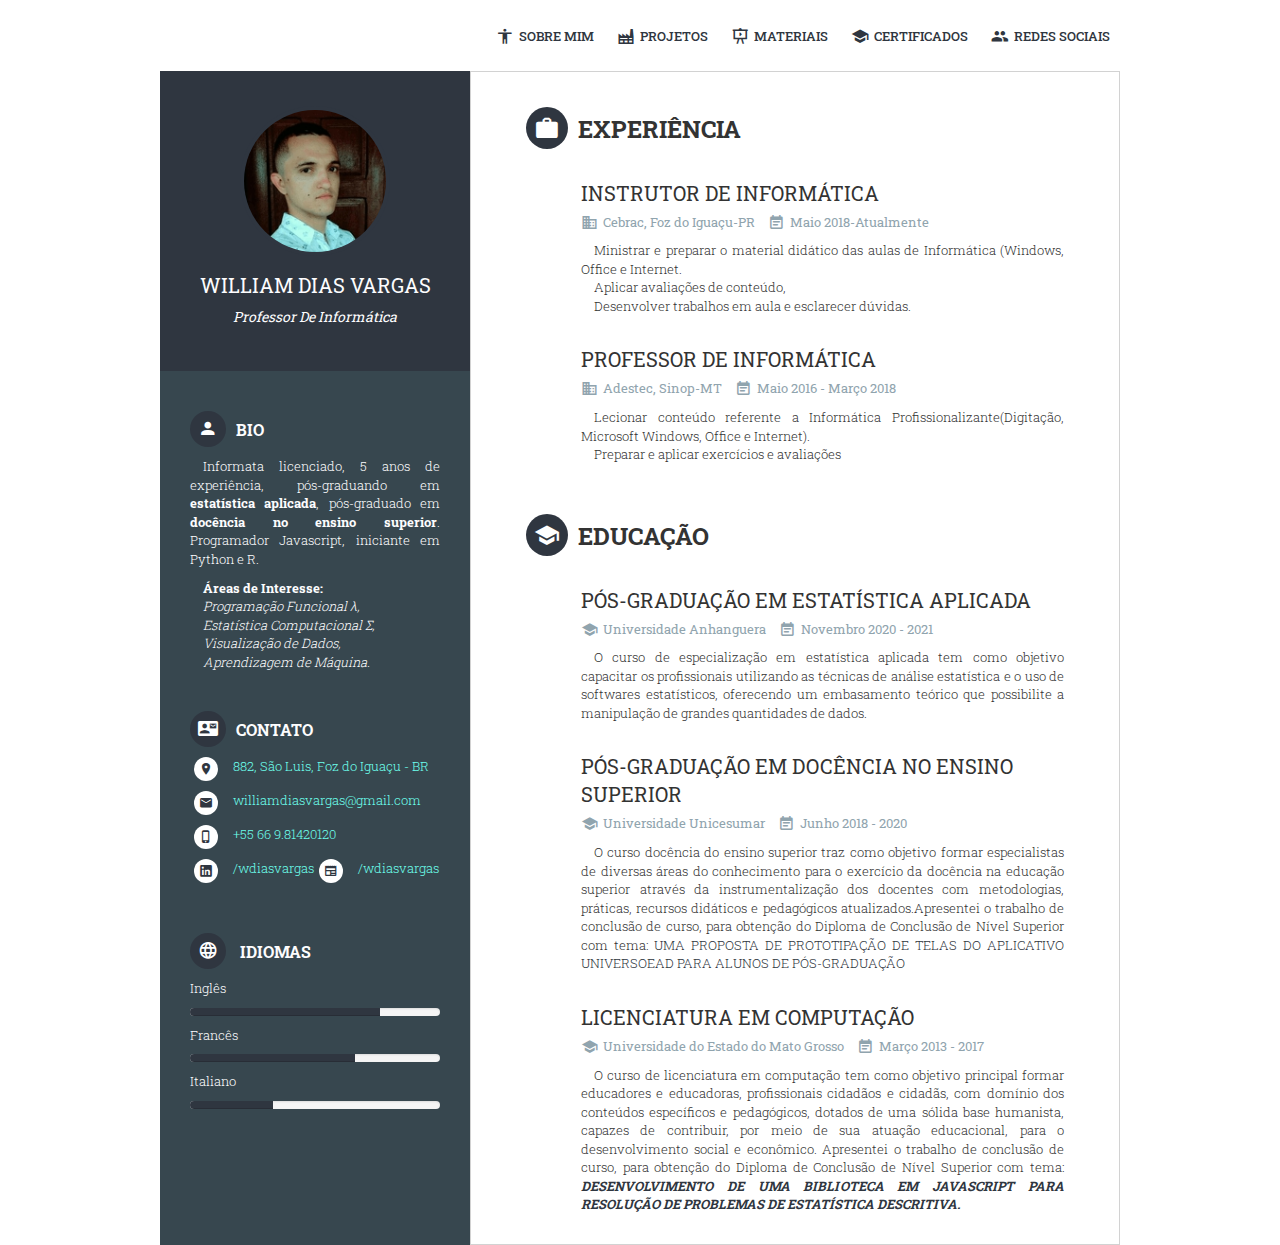
==== index.html @ 15621ead "update" ====
<!DOCTYPE html>
<html lang="pt-BR">

    <head>
        <meta http-equiv="Content-Type" content="text/html; charset=UTF-8">
        <meta name="viewport" content="width=device-width,initial-scale=1">
        <meta name="description" content>
        <meta name="author" content="wdiasvargas.dev, williamdiasvargas@gmail.com">
        <meta name="copyright" content="wdiasvargas.dev">
        <title>William Dias Vargas</title>
        <link rel="shortcut icon"
            href="[data-uri]">
        <link rel="mask-icon" href="/safari-pinned-tab.svg" color="#5bbad5">
        <meta name="msapplication-TileColor" content="#fcfcfc">
        <meta name="theme-color" content="#ffffff">
        <link rel="preload" defer async
            href="https://cdnjs.cloudflare.com/ajax/libs/twitter-bootstrap/4.5.3/css/bootstrap.min.css"
            integrity="sha512-oc9+XSs1H243/FRN9Rw62Fn8EtxjEYWHXRvjS43YtueEewbS6ObfXcJNyohjHqVKFPoXXUxwc+q1K7Dee6vv9g=="
            crossorigin="anonymous">
        <link rel="preload" defer async
            href="https://cdnjs.cloudflare.com/ajax/libs/font-awesome/5.15.1/css/all.min.css"
            integrity="sha512-+4zCK9k+qNFUR5X+cKL9EIR+ZOhtIloNl9GIKS57V1MyNsYpYcUrUeQc9vNfzsWfV28IaLL3i96P9sdNyeRssA=="
            crossorigin="anonymous">
        <link rel="preload" defer async href="css/template.css" as="style"
            onload="this.onload=null,this.rel=&#34;stylesheet&#34;"><noscript>
            <link rel="stylesheet" defer async href="css/template.css"></noscript>
    </head>

    <body>
        <div id="nino-cvWrap">
            <nav id="mainMenu">
                <ul>
                    <li><a href="sobre.html"><i class="mdi mdi-human nino-icon"></i>Sobre mim</a></li>
                    <li><a href="projetos.html"><i class="mdi mdi-factory nino-icon"></i>Projetos</a></li>
                    <li><a href="materiais.html"><i class="mdi mdi-presentation-play nino-icon"></i>Materiais</a>
                    </li>
                    <li><a href="certificados.html"><i class="mdi mdi-school nino-icon"></i>Certificados</a></li>
                    <li><a href="redes-sociais.html"><i class="mdi mdi-account-multiple nino-icon"></i>Redes Sociais</a>
                    </li>
                </ul>
            </nav>
            <div layout="row" class="fw">
                <div id="nino-leftSide" class="fsr">
                    <div layout="row" class="fw">
                        <header class="col-md-12 col-sm-6 col-xs-12"><a href="index.html" rel="noopener noreferrer"><img
                                    src="images/avatar.jpg" alt class="avatar"></a>
                            <h1 class="name">William Dias Vargas</h1>
                            <h3 class="regency"><i>Professor de Informática</i></h3>
                        </header>
                        <section class="nino-aboutMe col-md-12 col-sm-6 col-xs-12">
                            <h2 class="nino-sectionHeading"><i class="mdi mdi-account nino-icon"></i>Bio</h2>
                            <div class="nino-sectionContent indent-text">
                                <p>Informata licenciado, 5 anos de experiência, pós-graduando em <b>estatística
                                        aplicada</b>, pós-graduado em <b>docência no ensino superior</b>. Programador
                                    Javascript, iniciante em Python e R.</p>
                                <ul><b>Áreas de Interesse:</b>
                                    <li><i>Programação Funcional λ,</i></li>
                                    <li><i>Estatística Computacional Σ,</i></li>
                                    <li><i>Visualização de Dados,</i></li>
                                    <li><i>Aprendizagem de Máquina.</i></li>
                                </ul>
                            </div>
                        </section>
                        <section class="nino-contactInfo col-md-12 col-sm-6 col-xs-12">
                            <h2 class="nino-sectionHeading"><i class="mdi mdi-contact-mail nino-icon"></i>Contato</h2>
                            <ul class="nino-listWithIcon">
                                <li layout="row">
                                    <div class="fsr"><i class="mdi mdi-map-marker nino-icon"></i></div>
                                    <div class="fg"><a href="https://www.google.com/maps/@-25.4466466,-54.5581667,21z"
                                            target="_blank" rel="noopener noreferrer">882, São Luis, Foz do Iguaçu -
                                            BR</a></div>
                                </li>
                                <li layout="row">
                                    <div class="fsr"><i class="mdi mdi-email nino-icon"></i></div>
                                    <div class="fg"><a
                                            href="mailto:williamdiasvargas@gmail.com">williamdiasvargas@gmail.com</a>
                                    </div>
                                </li>
                                <li layout="row">
                                    <div class="fsr"><i class="mdi mdi-cellphone-iphone nino-icon"></i>
                                    </div>
                                    <div class="fg"><a href="https://wa.me/5566981420120" target="_blank"
                                            rel="noopener noreferrer">+55 66 9.81420120</a></div>
                                </li>
                                <li layout="row">
                                    <div class="fsr"><i class="mdi mdi-linkedin-box nino-icon"></i></div>
                                    <div class="fg"><a target="_blank" rel="noopener noreferrer"
                                            href="https://www.linkedin.com/in/wdiasvargas">/wdiasvargas </div>
                                    <div class="fsr"><i class="mdi mdi-newspaper nino-icon"></i></div>
                                    <div class="fg"><a target="_blank" rel="noopener noreferrer"
                                            href="https://medium.com/@wdiasvargas">/wdiasvargas</a>
                                    </div>
                                </li>
                            </ul>
                        </section>
                        <section class="nino-mySkill col-md-12 col-sm-6 col-xs-12">
                            <h2 class="nino-sectionHeading"><i class="mdi mdi-web nino-icon"></i> Idiomas</h2>
                            <ul class="nino-listWithIcon">
                                <li layout="row">
                                    <div class="fg">
                                        <p>Inglês</p>
                                        <div class="progress">
                                            <div class="progress-bar" role="progressbar" aria-valuenow="76"
                                                aria-valuemin="0" aria-valuemax="100" style="width:76%"><span
                                                    class="sr-only">76% Complete</span></div>
                                        </div>
                                    </div>
                                </li>
                                <li layout="row">
                                    <div class="fg">
                                        <p>Francês</p>
                                        <div class="progress">
                                            <div class="progress-bar" role="progressbar" aria-valuenow="66"
                                                aria-valuemin="0" aria-valuemax="100" style="width:66%"><span
                                                    class="sr-only">66% Complete</span></div>
                                        </div>
                                    </div>
                                </li>
                                <li layout="row">
                                    <div class="fg">
                                        <p>Italiano</p>
                                        <div class="progress">
                                            <div class="progress-bar" role="progressbar" aria-valuenow="33"
                                                aria-valuemin="0" aria-valuemax="100" style="width:33%"><span
                                                    class="sr-only">33% Complete</span></div>
                                        </div>
                                    </div>
                                </li>
                            </ul>
                        </section>
                    </div>
                </div>
                <div id="nino-rightSide" class="fg">
                    <main id="nino-mainContent">
                        <div class="container">
                            <section>
                                <h2 class="nino-sectionHeading"><i class="mdi mdi-briefcase nino-icon"></i>Experiência
                                </h2>
                                <div class="nino-sectionContent">
                                    <div class="inner">
                                        <article>
                                            <h3 class="nino-articleTitle">Instrutor de Informática</h3>
                                            <div class="nino-articleMeta"><span><i
                                                        class="mdi mdi-domain nino-icon"></i>Cebrac, Foz do
                                                    Iguaçu-PR</span> <span><i
                                                        class="mdi mdi-calendar-text nino-icon"></i>Maio
                                                    2018-Atualmente</span></div>
                                            <div class="nino-articleContent indent-text">
                                                <ul>
                                                    <li>Ministrar e preparar o material didático das aulas de
                                                        Informática (Windows, Office e Internet.</li>
                                                    <li>Aplicar avaliações de conteúdo,</li>
                                                    <li>Desenvolver trabalhos em aula e esclarecer dúvidas.</li>
                                                </ul>
                                            </div>
                                        </article>
                                        <article>
                                            <h3 class="nino-articleTitle">Professor de Informática</h3>
                                            <div class="nino-articleMeta"><span><i
                                                        class="mdi mdi-domain nino-icon"></i>Adestec, Sinop-MT</span>
                                                <span><i class="mdi mdi-calendar-text nino-icon"></i>Maio 2016 - Março
                                                    2018</span></div>
                                            <div class="nino-articleContent indent-text">
                                                <ul>
                                                    <li>Lecionar conteúdo referente a Informática
                                                        Profissionalizante(Digitação, Microsoft Windows, Office e
                                                        Internet).</li>
                                                    <li>Preparar e aplicar exercícios e avaliações</li>
                                                </ul>
                                            </div>
                                        </article>
                                    </div>
                                </div>
                            </section>
                            <section>
                                <h2 class="nino-sectionHeading"><i class="mdi mdi-school nino-icon"></i>Educação </h2>
                                <div class="nino-sectionContent">
                                    <div class="inner">
                                        <article>
                                            <h3 class="nino-articleTitle">Pós-Graduação em Estatística Aplicada</h3>
                                            <div class="nino-articleMeta"><span><i
                                                        class="mdi mdi-school nino-icon"></i>Universidade
                                                    Anhanguera</span> <span><i
                                                        class="mdi mdi-calendar-text nino-icon"></i>Novembro 2020 -
                                                    2021</span></div>
                                            <div class="nino-articleContent indent-text">O curso de especialização em
                                                estatística aplicada tem como objetivo capacitar os profissionais
                                                utilizando as técnicas de análise estatística e o uso de softwares
                                                estatísticos, oferecendo um embasamento teórico que possibilite a
                                                manipulação de grandes quantidades de dados.</div>
                                        </article>
                                        <article>
                                            <h3 class="nino-articleTitle">Pós-Graduação em Docência no Ensino Superior
                                            </h3>
                                            <div class="nino-articleMeta"><span><i
                                                        class="mdi mdi-school nino-icon"></i>Universidade
                                                    Unicesumar</span> <span><i
                                                        class="mdi mdi-calendar-text nino-icon"></i>Junho 2018 -
                                                    2020</span></div>
                                            <div class="nino-articleContent indent-text">O curso docência do ensino
                                                superior traz como objetivo formar especialistas de diversas áreas do
                                                conhecimento para o exercício da docência na educação superior através
                                                da instrumentalização dos docentes com metodologias, práticas, recursos
                                                didáticos e pedagógicos atualizados.Apresentei o trabalho de conclusão
                                                de curso, para obtenção do Diploma de Conclusão de Nível Superior com
                                                tema: <a href="../certificados/2021/89ea922fc94aad7661150cf43624e27b.pdf">UMA PROPOSTA DE PROTOTIPAÇÃO DE TELAS DO APLICATIVO UNIVERSOEAD PARA ALUNOS DE PÓS-GRADUAÇÃO</a></div>
                        </article>
                        <article>
                              <h3 class=" nino-articleTitle">Licenciatura em Computação</h3>
                                                    <div class="nino-articleMeta"><span><i
                                                                class="mdi mdi-school nino-icon"></i>Universidade do
                                                            Estado do Mato Grosso</span> <span><i
                                                                class="mdi mdi-calendar-text nino-icon"></i>Março 2013 -
                                                            2017</span></div>
                                                    <div class="nino-articleContent indent-text">O curso de licenciatura
                                                        em computação tem como objetivo principal formar educadores e
                                                        educadoras, profissionais cidadãos e cidadãs, com domínio dos
                                                        conteúdos específicos e pedagógicos, dotados de uma sólida base
                                                        humanista, capazes de contribuir, por meio de sua atuação
                                                        educacional, para o desenvolvimento social e econômico.
                                                        Apresentei o trabalho de conclusão de curso, para obtenção do
                                                        Diploma de Conclusão de Nível Superior com tema: <i><strong><a
                                                                    href="https://drive.google.com/file/d/0B4S2QGC3ujQ2cEl1S3lSQnVLUG8/view"
                                                                    target="_blank"
                                                                    rel="noopener oreferrer">DESENVOLVIMENTO DE UMA
                                                                    BIBLIOTECA EM JAVASCRIPT PARA RESOLUÇÃO DE PROBLEMAS
                                                                    DE ESTATÍSTICA DESCRITIVA.</a></strong></i></div>
                                        </article>
                                    </div>
                                </div>
                            </section>
                        </div>
                    </main>
                </div>
            </div>
        </div><a href="#" id="nino-scrollToTop">Go to Top</a>
        <script defer async type="text/javascript" src="js/jquery.min.js"></script>
        <script defer async type="text/javascript" src="js/bootstrap.min.js"></script>
        <script defer async type="text/javascript" src="js/template.js"></script>
        <!--[if lt IE 9]> <script src="http://html5shim.googlecode.com/svn/trunk/html5.js"></script>
      <![endif]-->
        <!--[if lt IE 9]> <script src="http://css3-mediaqueries-js.googlecode.com/svn/trunk/css3-mediaqueries.js"></script> 
      <![endif]-->
    </body>

</html>
---- css/template.css ----
@import url(https://fonts.googleapis.com/css2?family=Mr+De+Haviland&family=Roboto+Slab:wght@100&display=swap);

html {
  font-family: sans-serif;
  -webkit-text-size-adjust: 100%;
  -ms-text-size-adjust: 100%
}

body {
  font-family: 'Roboto Slab', serif;
  font-display: swap;
  font-size: 13px;
  color: #2f3640;
  font-weight: 300;
  position: relative;
  line-height: 1.42857143;
  color: #333;
  background-color: #fff;
  margin: 0
}

article,
aside,
details,
figcaption,
figure,
footer,
header,
hgroup,
main,
menu,
nav,
section,
summary {
  display: block
}

audio,
canvas,
progress,
video {
  display: inline-block;
  vertical-align: baseline
}

audio:not([controls]) {
  display: none;
  height: 0
}

[hidden],
template {
  display: none
}

a {
  background-color: transparent
}

a:active,
a:hover {
  outline: 0
}

abbr[title] {
  border-bottom: 1px dotted
}

b,
strong {
  font-weight: 700
}

dfn {
  font-style: italic
}

h1 {
  margin: .67em 0;
  font-size: 2em
}

mark {
  color: #000;
  background: #ff0
}

small {
  font-size: 80%
}

sub,
sup {
  position: relative;
  font-size: 75%;
  line-height: 0;
  vertical-align: baseline
}

sup {
  top: -.5em
}

sub {
  bottom: -.25em
}

img {
  border: 0
}

svg:not(:root) {
  overflow: hidden
}

figure {
  margin: 1em 40px
}

hr {
  height: 0;
  -webkit-box-sizing: content-box;
  -moz-box-sizing: content-box;
  box-sizing: content-box
}

pre {
  overflow: auto
}

code,
kbd,
pre,
samp {
  font-family: monospace, monospace;
  font-size: 1em
}

button,
input,
optgroup,
select,
textarea {
  margin: 0;
  font: inherit;
  color: inherit
}

button {
  overflow: visible
}

button,
select {
  text-transform: none
}

button,
html input[type=button],
input[type=reset],
input[type=submit] {
  -webkit-appearance: button;
  cursor: pointer
}

button[disabled],
html input[disabled] {
  cursor: default
}

button::-moz-focus-inner,
input::-moz-focus-inner {
  padding: 0;
  border: 0
}

input {
  line-height: normal
}

input[type=checkbox],
input[type=radio] {
  -webkit-box-sizing: border-box;
  -moz-box-sizing: border-box;
  box-sizing: border-box;
  padding: 0
}

input[type=number]::-webkit-inner-spin-button,
input[type=number]::-webkit-outer-spin-button {
  height: auto
}

input[type=search] {
  -webkit-box-sizing: content-box;
  -moz-box-sizing: content-box;
  box-sizing: content-box;
  -webkit-appearance: textfield
}

input[type=search]::-webkit-search-cancel-button,
input[type=search]::-webkit-search-decoration {
  -webkit-appearance: none
}

fieldset {
  padding: .35em .625em .75em;
  margin: 0 2px;
  border: 1px solid silver
}

legend {
  padding: 0;
  border: 0
}

textarea {
  overflow: auto
}

optgroup {
  font-weight: 700
}

table {
  border-spacing: 0;
  border-collapse: collapse
}

td,
th {
  padding: 0
}

@media print {

  *,
  :after,
  :before {
    color: #000 !important;
    text-shadow: none !important;
    background: 0 0 !important;
    -webkit-box-shadow: none !important;
    box-shadow: none !important
  }

  a,
  a:visited {
    text-decoration: underline
  }

  a[href]:after {
    content: " ("attr(href) ")"
  }

  abbr[title]:after {
    content: " ("attr(title) ")"
  }

  a[href^="#"]:after,
  a[href^="javascript:"]:after {
    content: ""
  }

  blockquote,
  pre {
    border: 1px solid #999;
    page-break-inside: avoid
  }

  thead {
    display: table-header-group
  }

  img,
  tr {
    page-break-inside: avoid
  }

  img {
    max-width: 100% !important
  }

  h2,
  h3,
  p {
    orphans: 3;
    widows: 3
  }

  h2,
  h3 {
    page-break-after: avoid
  }

  .navbar {
    display: none
  }

  .btn>.caret,
  .dropup>.btn>.caret {
    border-top-color: #000 !important
  }

  .label {
    border: 1px solid #000
  }

  .table {
    border-collapse: collapse !important
  }

  .table td,
  .table th {
    background-color: #fff !important
  }

  .table-bordered td,
  .table-bordered th {
    border: 1px solid #ddd !important
  }
}

@font-face {
  font-family: 'Glyphicons Halflings';
  src: url(../fonts/glyphicons-halflings-regular.eot);
  src: url(../fonts/glyphicons-halflings-regular.eot?#iefix) format('embedded-opentype'), url(../fonts/glyphicons-halflings-regular.woff2) format('woff2'), url(../fonts/glyphicons-halflings-regular.woff) format('woff'), url(../fonts/glyphicons-halflings-regular.ttf) format('truetype'), url(../fonts/glyphicons-halflings-regular.svg#glyphicons_halflingsregular) format('svg')
}

.glyphicon {
  position: relative;
  top: 1px;
  display: inline-block;
  font-family: 'Glyphicons Halflings';
  font-style: normal;
  font-weight: 400;
  line-height: 1;
  -webkit-font-smoothing: antialiased;
  -moz-osx-font-smoothing: grayscale
}

.glyphicon-asterisk:before {
  content: "\002a"
}

.glyphicon-plus:before {
  content: "\002b"
}

.glyphicon-eur:before,
.glyphicon-euro:before {
  content: "\20ac"
}

.glyphicon-minus:before {
  content: "\2212"
}

.glyphicon-cloud:before {
  content: "\2601"
}

.glyphicon-envelope:before {
  content: "\2709"
}

.glyphicon-pencil:before {
  content: "\270f"
}

.glyphicon-glass:before {
  content: "\e001"
}

.glyphicon-music:before {
  content: "\e002"
}

.glyphicon-search:before {
  content: "\e003"
}

.glyphicon-heart:before {
  content: "\e005"
}

.glyphicon-star:before {
  content: "\e006"
}

.glyphicon-star-empty:before {
  content: "\e007"
}

.glyphicon-user:before {
  content: "\e008"
}

.glyphicon-film:before {
  content: "\e009"
}

.glyphicon-th-large:before {
  content: "\e010"
}

.glyphicon-th:before {
  content: "\e011"
}

.glyphicon-th-list:before {
  content: "\e012"
}

.glyphicon-ok:before {
  content: "\e013"
}

.glyphicon-remove:before {
  content: "\e014"
}

.glyphicon-zoom-in:before {
  content: "\e015"
}

.glyphicon-zoom-out:before {
  content: "\e016"
}

.glyphicon-off:before {
  content: "\e017"
}

.glyphicon-signal:before {
  content: "\e018"
}

.glyphicon-cog:before {
  content: "\e019"
}

.glyphicon-trash:before {
  content: "\e020"
}

.glyphicon-home:before {
  content: "\e021"
}

.glyphicon-file:before {
  content: "\e022"
}

.glyphicon-time:before {
  content: "\e023"
}

.glyphicon-road:before {
  content: "\e024"
}

.glyphicon-download-alt:before {
  content: "\e025"
}

.glyphicon-download:before {
  content: "\e026"
}

.glyphicon-upload:before {
  content: "\e027"
}

.glyphicon-inbox:before {
  content: "\e028"
}

.glyphicon-play-circle:before {
  content: "\e029"
}

.glyphicon-repeat:before {
  content: "\e030"
}

.glyphicon-refresh:before {
  content: "\e031"
}

.glyphicon-list-alt:before {
  content: "\e032"
}

.glyphicon-lock:before {
  content: "\e033"
}

.glyphicon-flag:before {
  content: "\e034"
}

.glyphicon-headphones:before {
  content: "\e035"
}

.glyphicon-volume-off:before {
  content: "\e036"
}

.glyphicon-volume-down:before {
  content: "\e037"
}

.glyphicon-volume-up:before {
  content: "\e038"
}

.glyphicon-qrcode:before {
  content: "\e039"
}

.glyphicon-barcode:before {
  content: "\e040"
}

.glyphicon-tag:before {
  content: "\e041"
}

.glyphicon-tags:before {
  content: "\e042"
}

.glyphicon-book:before {
  content: "\e043"
}

.glyphicon-bookmark:before {
  content: "\e044"
}

.glyphicon-print:before {
  content: "\e045"
}

.glyphicon-camera:before {
  content: "\e046"
}

.glyphicon-font:before {
  content: "\e047"
}

.glyphicon-bold:before {
  content: "\e048"
}

.glyphicon-italic:before {
  content: "\e049"
}

.glyphicon-text-height:before {
  content: "\e050"
}

.glyphicon-text-width:before {
  content: "\e051"
}

.glyphicon-align-left:before {
  content: "\e052"
}

.glyphicon-align-center:before {
  content: "\e053"
}

.glyphicon-align-right:before {
  content: "\e054"
}

.glyphicon-align-justify:before {
  content: "\e055"
}

.glyphicon-list:before {
  content: "\e056"
}

.glyphicon-indent-left:before {
  content: "\e057"
}

.glyphicon-indent-right:before {
  content: "\e058"
}

.glyphicon-facetime-video:before {
  content: "\e059"
}

.glyphicon-picture:before {
  content: "\e060"
}

.glyphicon-map-marker:before {
  content: "\e062"
}

.glyphicon-adjust:before {
  content: "\e063"
}

.glyphicon-tint:before {
  content: "\e064"
}

.glyphicon-edit:before {
  content: "\e065"
}

.glyphicon-share:before {
  content: "\e066"
}

.glyphicon-check:before {
  content: "\e067"
}

.glyphicon-move:before {
  content: "\e068"
}

.glyphicon-step-backward:before {
  content: "\e069"
}

.glyphicon-fast-backward:before {
  content: "\e070"
}

.glyphicon-backward:before {
  content: "\e071"
}

.glyphicon-play:before {
  content: "\e072"
}

.glyphicon-pause:before {
  content: "\e073"
}

.glyphicon-stop:before {
  content: "\e074"
}

.glyphicon-forward:before {
  content: "\e075"
}

.glyphicon-fast-forward:before {
  content: "\e076"
}

.glyphicon-step-forward:before {
  content: "\e077"
}

.glyphicon-eject:before {
  content: "\e078"
}

.glyphicon-chevron-left:before {
  content: "\e079"
}

.glyphicon-chevron-right:before {
  content: "\e080"
}

.glyphicon-plus-sign:before {
  content: "\e081"
}

.glyphicon-minus-sign:before {
  content: "\e082"
}

.glyphicon-remove-sign:before {
  content: "\e083"
}

.glyphicon-ok-sign:before {
  content: "\e084"
}

.glyphicon-question-sign:before {
  content: "\e085"
}

.glyphicon-info-sign:before {
  content: "\e086"
}

.glyphicon-screenshot:before {
  content: "\e087"
}

.glyphicon-remove-circle:before {
  content: "\e088"
}

.glyphicon-ok-circle:before {
  content: "\e089"
}

.glyphicon-ban-circle:before {
  content: "\e090"
}

.glyphicon-arrow-left:before {
  content: "\e091"
}

.glyphicon-arrow-right:before {
  content: "\e092"
}

.glyphicon-arrow-up:before {
  content: "\e093"
}

.glyphicon-arrow-down:before {
  content: "\e094"
}

.glyphicon-share-alt:before {
  content: "\e095"
}

.glyphicon-resize-full:before {
  content: "\e096"
}

.glyphicon-resize-small:before {
  content: "\e097"
}

.glyphicon-exclamation-sign:before {
  content: "\e101"
}

.glyphicon-gift:before {
  content: "\e102"
}

.glyphicon-leaf:before {
  content: "\e103"
}

.glyphicon-fire:before {
  content: "\e104"
}

.glyphicon-eye-open:before {
  content: "\e105"
}

.glyphicon-eye-close:before {
  content: "\e106"
}

.glyphicon-warning-sign:before {
  content: "\e107"
}

.glyphicon-plane:before {
  content: "\e108"
}

.glyphicon-calendar:before {
  content: "\e109"
}

.glyphicon-random:before {
  content: "\e110"
}

.glyphicon-comment:before {
  content: "\e111"
}

.glyphicon-magnet:before {
  content: "\e112"
}

.glyphicon-chevron-up:before {
  content: "\e113"
}

.glyphicon-chevron-down:before {
  content: "\e114"
}

.glyphicon-retweet:before {
  content: "\e115"
}

.glyphicon-shopping-cart:before {
  content: "\e116"
}

.glyphicon-folder-close:before {
  content: "\e117"
}

.glyphicon-folder-open:before {
  content: "\e118"
}

.glyphicon-resize-vertical:before {
  content: "\e119"
}

.glyphicon-resize-horizontal:before {
  content: "\e120"
}

.glyphicon-hdd:before {
  content: "\e121"
}

.glyphicon-bullhorn:before {
  content: "\e122"
}

.glyphicon-bell:before {
  content: "\e123"
}

.glyphicon-certificate:before {
  content: "\e124"
}

.glyphicon-thumbs-up:before {
  content: "\e125"
}

.glyphicon-thumbs-down:before {
  content: "\e126"
}

.glyphicon-hand-right:before {
  content: "\e127"
}

.glyphicon-hand-left:before {
  content: "\e128"
}

.glyphicon-hand-up:before {
  content: "\e129"
}

.glyphicon-hand-down:before {
  content: "\e130"
}

.glyphicon-circle-arrow-right:before {
  content: "\e131"
}

.glyphicon-circle-arrow-left:before {
  content: "\e132"
}

.glyphicon-circle-arrow-up:before {
  content: "\e133"
}

.glyphicon-circle-arrow-down:before {
  content: "\e134"
}

.glyphicon-globe:before {
  content: "\e135"
}

.glyphicon-wrench:before {
  content: "\e136"
}

.glyphicon-tasks:before {
  content: "\e137"
}

.glyphicon-filter:before {
  content: "\e138"
}

.glyphicon-briefcase:before {
  content: "\e139"
}

.glyphicon-fullscreen:before {
  content: "\e140"
}

.glyphicon-dashboard:before {
  content: "\e141"
}

.glyphicon-paperclip:before {
  content: "\e142"
}

.glyphicon-heart-empty:before {
  content: "\e143"
}

.glyphicon-link:before {
  content: "\e144"
}

.glyphicon-phone:before {
  content: "\e145"
}

.glyphicon-pushpin:before {
  content: "\e146"
}

.glyphicon-usd:before {
  content: "\e148"
}

.glyphicon-gbp:before {
  content: "\e149"
}

.glyphicon-sort:before {
  content: "\e150"
}

.glyphicon-sort-by-alphabet:before {
  content: "\e151"
}

.glyphicon-sort-by-alphabet-alt:before {
  content: "\e152"
}

.glyphicon-sort-by-order:before {
  content: "\e153"
}

.glyphicon-sort-by-order-alt:before {
  content: "\e154"
}

.glyphicon-sort-by-attributes:before {
  content: "\e155"
}

.glyphicon-sort-by-attributes-alt:before {
  content: "\e156"
}

.glyphicon-unchecked:before {
  content: "\e157"
}

.glyphicon-expand:before {
  content: "\e158"
}

.glyphicon-collapse-down:before {
  content: "\e159"
}

.glyphicon-collapse-up:before {
  content: "\e160"
}

.glyphicon-log-in:before {
  content: "\e161"
}

.glyphicon-flash:before {
  content: "\e162"
}

.glyphicon-log-out:before {
  content: "\e163"
}

.glyphicon-new-window:before {
  content: "\e164"
}

.glyphicon-record:before {
  content: "\e165"
}

.glyphicon-save:before {
  content: "\e166"
}

.glyphicon-open:before {
  content: "\e167"
}

.glyphicon-saved:before {
  content: "\e168"
}

.glyphicon-import:before {
  content: "\e169"
}

.glyphicon-export:before {
  content: "\e170"
}

.glyphicon-send:before {
  content: "\e171"
}

.glyphicon-floppy-disk:before {
  content: "\e172"
}

.glyphicon-floppy-saved:before {
  content: "\e173"
}

.glyphicon-floppy-remove:before {
  content: "\e174"
}

.glyphicon-floppy-save:before {
  content: "\e175"
}

.glyphicon-floppy-open:before {
  content: "\e176"
}

.glyphicon-credit-card:before {
  content: "\e177"
}

.glyphicon-transfer:before {
  content: "\e178"
}

.glyphicon-cutlery:before {
  content: "\e179"
}

.glyphicon-header:before {
  content: "\e180"
}

.glyphicon-compressed:before {
  content: "\e181"
}

.glyphicon-earphone:before {
  content: "\e182"
}

.glyphicon-phone-alt:before {
  content: "\e183"
}

.glyphicon-tower:before {
  content: "\e184"
}

.glyphicon-stats:before {
  content: "\e185"
}

.glyphicon-sd-video:before {
  content: "\e186"
}

.glyphicon-hd-video:before {
  content: "\e187"
}

.glyphicon-subtitles:before {
  content: "\e188"
}

.glyphicon-sound-stereo:before {
  content: "\e189"
}

.glyphicon-sound-dolby:before {
  content: "\e190"
}

.glyphicon-sound-5-1:before {
  content: "\e191"
}

.glyphicon-sound-6-1:before {
  content: "\e192"
}

.glyphicon-sound-7-1:before {
  content: "\e193"
}

.glyphicon-copyright-mark:before {
  content: "\e194"
}

.glyphicon-registration-mark:before {
  content: "\e195"
}

.glyphicon-cloud-download:before {
  content: "\e197"
}

.glyphicon-cloud-upload:before {
  content: "\e198"
}

.glyphicon-tree-conifer:before {
  content: "\e199"
}

.glyphicon-tree-deciduous:before {
  content: "\e200"
}

.glyphicon-cd:before {
  content: "\e201"
}

.glyphicon-save-file:before {
  content: "\e202"
}

.glyphicon-open-file:before {
  content: "\e203"
}

.glyphicon-level-up:before {
  content: "\e204"
}

.glyphicon-copy:before {
  content: "\e205"
}

.glyphicon-paste:before {
  content: "\e206"
}

.glyphicon-alert:before {
  content: "\e209"
}

.glyphicon-equalizer:before {
  content: "\e210"
}

.glyphicon-king:before {
  content: "\e211"
}

.glyphicon-queen:before {
  content: "\e212"
}

.glyphicon-pawn:before {
  content: "\e213"
}

.glyphicon-bishop:before {
  content: "\e214"
}

.glyphicon-knight:before {
  content: "\e215"
}

.glyphicon-baby-formula:before {
  content: "\e216"
}

.glyphicon-tent:before {
  content: "\26fa"
}

.glyphicon-blackboard:before {
  content: "\e218"
}

.glyphicon-bed:before {
  content: "\e219"
}

.glyphicon-apple:before {
  content: "\f8ff"
}

.glyphicon-erase:before {
  content: "\e221"
}

.glyphicon-hourglass:before {
  content: "\231b"
}

.glyphicon-lamp:before {
  content: "\e223"
}

.glyphicon-duplicate:before {
  content: "\e224"
}

.glyphicon-piggy-bank:before {
  content: "\e225"
}

.glyphicon-scissors:before {
  content: "\e226"
}

.glyphicon-bitcoin:before {
  content: "\e227"
}

.glyphicon-btc:before {
  content: "\e227"
}

.glyphicon-xbt:before {
  content: "\e227"
}

.glyphicon-yen:before {
  content: "\00a5"
}

.glyphicon-jpy:before {
  content: "\00a5"
}

.glyphicon-ruble:before {
  content: "\20bd"
}

.glyphicon-rub:before {
  content: "\20bd"
}

.glyphicon-scale:before {
  content: "\e230"
}

.glyphicon-ice-lolly:before {
  content: "\e231"
}

.glyphicon-ice-lolly-tasted:before {
  content: "\e232"
}

.glyphicon-education:before {
  content: "\e233"
}

.glyphicon-option-horizontal:before {
  content: "\e234"
}

.glyphicon-option-vertical:before {
  content: "\e235"
}

.glyphicon-menu-hamburger:before {
  content: "\e236"
}

.glyphicon-modal-window:before {
  content: "\e237"
}

.glyphicon-oil:before {
  content: "\e238"
}

.glyphicon-grain:before {
  content: "\e239"
}

.glyphicon-sunglasses:before {
  content: "\e240"
}

.glyphicon-text-size:before {
  content: "\e241"
}

.glyphicon-text-color:before {
  content: "\e242"
}

.glyphicon-text-background:before {
  content: "\e243"
}

.glyphicon-object-align-top:before {
  content: "\e244"
}

.glyphicon-object-align-bottom:before {
  content: "\e245"
}

.glyphicon-object-align-horizontal:before {
  content: "\e246"
}

.glyphicon-object-align-left:before {
  content: "\e247"
}

.glyphicon-object-align-vertical:before {
  content: "\e248"
}

.glyphicon-object-align-right:before {
  content: "\e249"
}

.glyphicon-triangle-right:before {
  content: "\e250"
}

.glyphicon-triangle-left:before {
  content: "\e251"
}

.glyphicon-triangle-bottom:before {
  content: "\e252"
}

.glyphicon-triangle-top:before {
  content: "\e253"
}

.glyphicon-console:before {
  content: "\e254"
}

.glyphicon-superscript:before {
  content: "\e255"
}

.glyphicon-subscript:before {
  content: "\e256"
}

.glyphicon-menu-left:before {
  content: "\e257"
}

.glyphicon-menu-right:before {
  content: "\e258"
}

.glyphicon-menu-down:before {
  content: "\e259"
}

.glyphicon-menu-up:before {
  content: "\e260"
}

* {
  -webkit-box-sizing: border-box;
  -moz-box-sizing: border-box;
  box-sizing: border-box
}

:after,
:before {
  -webkit-box-sizing: border-box;
  -moz-box-sizing: border-box;
  box-sizing: border-box
}

html {
  font-size: 10px;
  -webkit-tap-highlight-color: transparent
}

button,
input,
select,
textarea {
  font-family: inherit;
  font-size: inherit;
  line-height: inherit
}

a {
  color: #337ab7;
  text-decoration: none
}

a:focus,
a:hover {
  color: #23527c;
  text-decoration: underline
}

a:focus {
  outline: thin dotted;
  outline: 5px auto -webkit-focus-ring-color;
  outline-offset: -2px
}

figure {
  margin: 0
}

img {
  vertical-align: middle
}

.carousel-inner>.item>a>img,
.carousel-inner>.item>img,
.img-responsive,
.thumbnail a>img,
.thumbnail>img {
  display: block;
  max-width: 100%;
  height: auto
}

.img-rounded {
  border-radius: 6px
}

.img-thumbnail {
  display: inline-block;
  max-width: 100%;
  height: auto;
  padding: 4px;
  line-height: 1.42857143;
  background-color: #fff;
  border: 1px solid #ddd;
  border-radius: 4px;
  -webkit-transition: all .2s ease-in-out;
  -o-transition: all .2s ease-in-out;
  transition: all .2s ease-in-out
}

.img-circle {
  border-radius: 50%
}

hr {
  margin-top: 20px;
  margin-bottom: 20px;
  border: 0;
  border-top: 1px solid #eee
}

.sr-only {
  position: absolute;
  width: 1px;
  height: 1px;
  padding: 0;
  margin: -1px;
  overflow: hidden;
  clip: rect(0, 0, 0, 0);
  border: 0
}

.sr-only-focusable:active,
.sr-only-focusable:focus {
  position: static;
  width: auto;
  height: auto;
  margin: 0;
  overflow: visible;
  clip: auto
}

[role=button] {
  cursor: pointer
}

.h1,
.h2,
.h3,
.h4,
.h5,
.h6,
h1,
h2,
h3,
h4,
h5,
h6 {
  font-family: inherit;
  font-weight: 500;
  line-height: 1.1;
  color: inherit
}

.h1 .small,
.h1 small,
.h2 .small,
.h2 small,
.h3 .small,
.h3 small,
.h4 .small,
.h4 small,
.h5 .small,
.h5 small,
.h6 .small,
.h6 small,
h1 .small,
h1 small,
h2 .small,
h2 small,
h3 .small,
h3 small,
h4 .small,
h4 small,
h5 .small,
h5 small,
h6 .small,
h6 small {
  font-weight: 400;
  line-height: 1;
  color: #777
}

.h1,
.h2,
.h3,
h1,
h2,
h3 {
  margin-top: 20px;
  margin-bottom: 10px
}

.h1 .small,
.h1 small,
.h2 .small,
.h2 small,
.h3 .small,
.h3 small,
h1 .small,
h1 small,
h2 .small,
h2 small,
h3 .small,
h3 small {
  font-size: 65%
}

.h4,
.h5,
.h6,
h4,
h5,
h6 {
  margin-top: 10px;
  margin-bottom: 10px
}

.h4 .small,
.h4 small,
.h5 .small,
.h5 small,
.h6 .small,
.h6 small,
h4 .small,
h4 small,
h5 .small,
h5 small,
h6 .small,
h6 small {
  font-size: 75%
}

.h1,
h1 {
  font-size: 36px
}

.h2,
h2 {
  font-size: 30px
}

.h3,
h3 {
  font-size: 24px
}

.h4,
h4 {
  font-size: 18px
}

.h5,
h5 {
  font-size: 14px
}

.h6,
h6 {
  font-size: 12px
}

p {
  margin: 0 0 10px
}

.lead {
  margin-bottom: 20px;
  font-size: 16px;
  font-weight: 300;
  line-height: 1.4
}

@media(min-width:768px) {
  .lead {
    font-size: 21px
  }
}

.small,
small {
  font-size: 85%
}

.mark,
mark {
  padding: .2em;
  background-color: #fcf8e3
}

.text-left {
  text-align: left
}

.text-right {
  text-align: right
}

.text-center {
  text-align: center
}

.text-justify {
  text-align: justify
}

.text-nowrap {
  white-space: nowrap
}

.text-lowercase {
  text-transform: lowercase
}

.text-uppercase {
  text-transform: uppercase
}

.text-capitalize {
  text-transform: capitalize
}

.text-muted {
  color: #777
}

.text-primary {
  color: #337ab7
}

a.text-primary:focus,
a.text-primary:hover {
  color: #286090
}

.text-success {
  color: #3c763d
}

a.text-success:focus,
a.text-success:hover {
  color: #2b542c
}

.text-info {
  color: #31708f
}

a.text-info:focus,
a.text-info:hover {
  color: #245269
}

.text-warning {
  color: #8a6d3b
}

a.text-warning:focus,
a.text-warning:hover {
  color: #66512c
}

.text-danger {
  color: #a94442
}

a.text-danger:focus,
a.text-danger:hover {
  color: #843534
}

.bg-primary {
  color: #fff;
  background-color: #337ab7
}

a.bg-primary:focus,
a.bg-primary:hover {
  background-color: #286090
}

.bg-success {
  background-color: #dff0d8
}

a.bg-success:focus,
a.bg-success:hover {
  background-color: #c1e2b3
}

.bg-info {
  background-color: #d9edf7
}

a.bg-info:focus,
a.bg-info:hover {
  background-color: #afd9ee
}

.bg-warning {
  background-color: #fcf8e3
}

a.bg-warning:focus,
a.bg-warning:hover {
  background-color: #f7ecb5
}

.bg-danger {
  background-color: #f2dede
}

a.bg-danger:focus,
a.bg-danger:hover {
  background-color: #e4b9b9
}

.page-header {
  padding-bottom: 9px;
  margin: 40px 0 20px;
  border-bottom: 1px solid #eee
}

ol,
ul {
  margin-top: 0;
  margin-bottom: 10px
}

ol ol,
ol ul,
ul ol,
ul ul {
  margin-bottom: 0
}

.list-unstyled {
  padding-left: 0;
  list-style: none
}

.list-inline {
  padding-left: 0;
  margin-left: -5px;
  list-style: none
}

.list-inline>li {
  display: inline-block;
  padding-right: 5px;
  padding-left: 5px
}

dl {
  margin-top: 0;
  margin-bottom: 20px
}

dd,
dt {
  line-height: 1.42857143
}

dt {
  font-weight: 700
}

dd {
  margin-left: 0
}

@media(min-width:768px) {
  .dl-horizontal dt {
    float: left;
    width: 160px;
    overflow: hidden;
    clear: left;
    text-align: right;
    text-overflow: ellipsis;
    white-space: nowrap
  }

  .dl-horizontal dd {
    margin-left: 180px
  }
}

abbr[data-original-title],
abbr[title] {
  cursor: help;
  border-bottom: 1px dotted #777
}

.initialism {
  font-size: 90%;
  text-transform: uppercase
}

blockquote {
  padding: 10px 20px;
  margin: 0 0 20px;
  font-size: 17.5px;
  border-left: 5px solid #eee
}

blockquote ol:last-child,
blockquote p:last-child,
blockquote ul:last-child {
  margin-bottom: 0
}

blockquote .small,
blockquote footer,
blockquote small {
  display: block;
  font-size: 80%;
  line-height: 1.42857143;
  color: #777
}

blockquote .small:before,
blockquote footer:before,
blockquote small:before {
  content: '\2014 \00A0'
}

.blockquote-reverse,
blockquote.pull-right {
  padding-right: 15px;
  padding-left: 0;
  text-align: right;
  border-right: 5px solid #eee;
  border-left: 0
}

.blockquote-reverse .small:before,
.blockquote-reverse footer:before,
.blockquote-reverse small:before,
blockquote.pull-right .small:before,
blockquote.pull-right footer:before,
blockquote.pull-right small:before {
  content: ''
}

.blockquote-reverse .small:after,
.blockquote-reverse footer:after,
.blockquote-reverse small:after,
blockquote.pull-right .small:after,
blockquote.pull-right footer:after,
blockquote.pull-right small:after {
  content: '\00A0 \2014'
}

address {
  margin-bottom: 20px;
  font-style: normal;
  line-height: 1.42857143
}

code,
kbd,
pre,
samp {
  font-family: Menlo, Monaco, Consolas, "Courier New", monospace
}

code {
  padding: 2px 4px;
  font-size: 90%;
  color: #c7254e;
  background-color: #f9f2f4;
  border-radius: 4px
}

kbd {
  padding: 2px 4px;
  font-size: 90%;
  color: #fff;
  background-color: #333;
  border-radius: 3px;
  -webkit-box-shadow: inset 0 -1px 0 rgba(0, 0, 0, .25);
  box-shadow: inset 0 -1px 0 rgba(0, 0, 0, .25)
}

kbd kbd {
  padding: 0;
  font-size: 100%;
  font-weight: 700;
  -webkit-box-shadow: none;
  box-shadow: none
}

pre {
  display: block;
  padding: 9.5px;
  margin: 0 0 10px;
  font-size: 13px;
  line-height: 1.42857143;
  color: #333;
  word-break: break-all;
  word-wrap: break-word;
  background-color: #f5f5f5;
  border: 1px solid #ccc;
  border-radius: 4px
}

pre code {
  padding: 0;
  font-size: inherit;
  color: inherit;
  white-space: pre-wrap;
  background-color: transparent;
  border-radius: 0
}

.pre-scrollable {
  max-height: 340px;
  overflow-y: scroll
}

.container {
  padding-right: 15px;
  padding-left: 15px;
  margin-right: auto;
  margin-left: auto
}

@media(min-width:768px) {
  .container {
    width: 750px
  }
}

@media(min-width:992px) {
  .container {
    width: 970px
  }
}

@media(min-width:1200px) {
  .container {
    width: 1170px
  }
}

.container-fluid {
  padding-right: 15px;
  padding-left: 15px;
  margin-right: auto;
  margin-left: auto
}

.row {
  margin-right: -15px;
  margin-left: -15px
}

.col-lg-1,
.col-lg-10,
.col-lg-11,
.col-lg-12,
.col-lg-2,
.col-lg-3,
.col-lg-4,
.col-lg-5,
.col-lg-6,
.col-lg-7,
.col-lg-8,
.col-lg-9,
.col-md-1,
.col-md-10,
.col-md-11,
.col-md-12,
.col-md-2,
.col-md-3,
.col-md-4,
.col-md-5,
.col-md-6,
.col-md-7,
.col-md-8,
.col-md-9,
.col-sm-1,
.col-sm-10,
.col-sm-11,
.col-sm-12,
.col-sm-2,
.col-sm-3,
.col-sm-4,
.col-sm-5,
.col-sm-6,
.col-sm-7,
.col-sm-8,
.col-sm-9,
.col-xs-1,
.col-xs-10,
.col-xs-11,
.col-xs-12,
.col-xs-2,
.col-xs-3,
.col-xs-4,
.col-xs-5,
.col-xs-6,
.col-xs-7,
.col-xs-8,
.col-xs-9 {
  position: relative;
  min-height: 1px;
  padding-right: 15px;
  padding-left: 15px
}

.col-xs-1,
.col-xs-10,
.col-xs-11,
.col-xs-12,
.col-xs-2,
.col-xs-3,
.col-xs-4,
.col-xs-5,
.col-xs-6,
.col-xs-7,
.col-xs-8,
.col-xs-9 {
  float: left
}

.col-xs-12 {
  width: 100%
}

.col-xs-11 {
  width: 91.66666667%
}

.col-xs-10 {
  width: 83.33333333%
}

.col-xs-9 {
  width: 75%
}

.col-xs-8 {
  width: 66.66666667%
}

.col-xs-7 {
  width: 58.33333333%
}

.col-xs-6 {
  width: 50%
}

.col-xs-5 {
  width: 41.66666667%
}

.col-xs-4 {
  width: 33.33333333%
}

.col-xs-3 {
  width: 25%
}

.col-xs-2 {
  width: 16.66666667%
}

.col-xs-1 {
  width: 8.33333333%
}

.col-xs-pull-12 {
  right: 100%
}

.col-xs-pull-11 {
  right: 91.66666667%
}

.col-xs-pull-10 {
  right: 83.33333333%
}

.col-xs-pull-9 {
  right: 75%
}

.col-xs-pull-8 {
  right: 66.66666667%
}

.col-xs-pull-7 {
  right: 58.33333333%
}

.col-xs-pull-6 {
  right: 50%
}

.col-xs-pull-5 {
  right: 41.66666667%
}

.col-xs-pull-4 {
  right: 33.33333333%
}

.col-xs-pull-3 {
  right: 25%
}

.col-xs-pull-2 {
  right: 16.66666667%
}

.col-xs-pull-1 {
  right: 8.33333333%
}

.col-xs-pull-0 {
  right: auto
}

.col-xs-push-12 {
  left: 100%
}

.col-xs-push-11 {
  left: 91.66666667%
}

.col-xs-push-10 {
  left: 83.33333333%
}

.col-xs-push-9 {
  left: 75%
}

.col-xs-push-8 {
  left: 66.66666667%
}

.col-xs-push-7 {
  left: 58.33333333%
}

.col-xs-push-6 {
  left: 50%
}

.col-xs-push-5 {
  left: 41.66666667%
}

.col-xs-push-4 {
  left: 33.33333333%
}

.col-xs-push-3 {
  left: 25%
}

.col-xs-push-2 {
  left: 16.66666667%
}

.col-xs-push-1 {
  left: 8.33333333%
}

.col-xs-push-0 {
  left: auto
}

.col-xs-offset-12 {
  margin-left: 100%
}

.col-xs-offset-11 {
  margin-left: 91.66666667%
}

.col-xs-offset-10 {
  margin-left: 83.33333333%
}

.col-xs-offset-9 {
  margin-left: 75%
}

.col-xs-offset-8 {
  margin-left: 66.66666667%
}

.col-xs-offset-7 {
  margin-left: 58.33333333%
}

.col-xs-offset-6 {
  margin-left: 50%
}

.col-xs-offset-5 {
  margin-left: 41.66666667%
}

.col-xs-offset-4 {
  margin-left: 33.33333333%
}

.col-xs-offset-3 {
  margin-left: 25%
}

.col-xs-offset-2 {
  margin-left: 16.66666667%
}

.col-xs-offset-1 {
  margin-left: 8.33333333%
}

.col-xs-offset-0 {
  margin-left: 0
}

@media(min-width:768px) {

  .col-sm-1,
  .col-sm-10,
  .col-sm-11,
  .col-sm-12,
  .col-sm-2,
  .col-sm-3,
  .col-sm-4,
  .col-sm-5,
  .col-sm-6,
  .col-sm-7,
  .col-sm-8,
  .col-sm-9 {
    float: left
  }

  .col-sm-12 {
    width: 100%
  }

  .col-sm-11 {
    width: 91.66666667%
  }

  .col-sm-10 {
    width: 83.33333333%
  }

  .col-sm-9 {
    width: 75%
  }

  .col-sm-8 {
    width: 66.66666667%
  }

  .col-sm-7 {
    width: 58.33333333%
  }

  .col-sm-6 {
    width: 50%
  }

  .col-sm-5 {
    width: 41.66666667%
  }

  .col-sm-4 {
    width: 33.33333333%
  }

  .col-sm-3 {
    width: 25%
  }

  .col-sm-2 {
    width: 16.66666667%
  }

  .col-sm-1 {
    width: 8.33333333%
  }

  .col-sm-pull-12 {
    right: 100%
  }

  .col-sm-pull-11 {
    right: 91.66666667%
  }

  .col-sm-pull-10 {
    right: 83.33333333%
  }

  .col-sm-pull-9 {
    right: 75%
  }

  .col-sm-pull-8 {
    right: 66.66666667%
  }

  .col-sm-pull-7 {
    right: 58.33333333%
  }

  .col-sm-pull-6 {
    right: 50%
  }

  .col-sm-pull-5 {
    right: 41.66666667%
  }

  .col-sm-pull-4 {
    right: 33.33333333%
  }

  .col-sm-pull-3 {
    right: 25%
  }

  .col-sm-pull-2 {
    right: 16.66666667%
  }

  .col-sm-pull-1 {
    right: 8.33333333%
  }

  .col-sm-pull-0 {
    right: auto
  }

  .col-sm-push-12 {
    left: 100%
  }

  .col-sm-push-11 {
    left: 91.66666667%
  }

  .col-sm-push-10 {
    left: 83.33333333%
  }

  .col-sm-push-9 {
    left: 75%
  }

  .col-sm-push-8 {
    left: 66.66666667%
  }

  .col-sm-push-7 {
    left: 58.33333333%
  }

  .col-sm-push-6 {
    left: 50%
  }

  .col-sm-push-5 {
    left: 41.66666667%
  }

  .col-sm-push-4 {
    left: 33.33333333%
  }

  .col-sm-push-3 {
    left: 25%
  }

  .col-sm-push-2 {
    left: 16.66666667%
  }

  .col-sm-push-1 {
    left: 8.33333333%
  }

  .col-sm-push-0 {
    left: auto
  }

  .col-sm-offset-12 {
    margin-left: 100%
  }

  .col-sm-offset-11 {
    margin-left: 91.66666667%
  }

  .col-sm-offset-10 {
    margin-left: 83.33333333%
  }

  .col-sm-offset-9 {
    margin-left: 75%
  }

  .col-sm-offset-8 {
    margin-left: 66.66666667%
  }

  .col-sm-offset-7 {
    margin-left: 58.33333333%
  }

  .col-sm-offset-6 {
    margin-left: 50%
  }

  .col-sm-offset-5 {
    margin-left: 41.66666667%
  }

  .col-sm-offset-4 {
    margin-left: 33.33333333%
  }

  .col-sm-offset-3 {
    margin-left: 25%
  }

  .col-sm-offset-2 {
    margin-left: 16.66666667%
  }

  .col-sm-offset-1 {
    margin-left: 8.33333333%
  }

  .col-sm-offset-0 {
    margin-left: 0
  }
}

@media(min-width:992px) {

  .col-md-1,
  .col-md-10,
  .col-md-11,
  .col-md-12,
  .col-md-2,
  .col-md-3,
  .col-md-4,
  .col-md-5,
  .col-md-6,
  .col-md-7,
  .col-md-8,
  .col-md-9 {
    float: left
  }

  .col-md-12 {
    width: 100%
  }

  .col-md-11 {
    width: 91.66666667%
  }

  .col-md-10 {
    width: 83.33333333%
  }

  .col-md-9 {
    width: 75%
  }

  .col-md-8 {
    width: 66.66666667%
  }

  .col-md-7 {
    width: 58.33333333%
  }

  .col-md-6 {
    width: 50%
  }

  .col-md-5 {
    width: 41.66666667%
  }

  .col-md-4 {
    width: 33.33333333%
  }

  .col-md-3 {
    width: 25%
  }

  .col-md-2 {
    width: 16.66666667%
  }

  .col-md-1 {
    width: 8.33333333%
  }

  .col-md-pull-12 {
    right: 100%
  }

  .col-md-pull-11 {
    right: 91.66666667%
  }

  .col-md-pull-10 {
    right: 83.33333333%
  }

  .col-md-pull-9 {
    right: 75%
  }

  .col-md-pull-8 {
    right: 66.66666667%
  }

  .col-md-pull-7 {
    right: 58.33333333%
  }

  .col-md-pull-6 {
    right: 50%
  }

  .col-md-pull-5 {
    right: 41.66666667%
  }

  .col-md-pull-4 {
    right: 33.33333333%
  }

  .col-md-pull-3 {
    right: 25%
  }

  .col-md-pull-2 {
    right: 16.66666667%
  }

  .col-md-pull-1 {
    right: 8.33333333%
  }

  .col-md-pull-0 {
    right: auto
  }

  .col-md-push-12 {
    left: 100%
  }

  .col-md-push-11 {
    left: 91.66666667%
  }

  .col-md-push-10 {
    left: 83.33333333%
  }

  .col-md-push-9 {
    left: 75%
  }

  .col-md-push-8 {
    left: 66.66666667%
  }

  .col-md-push-7 {
    left: 58.33333333%
  }

  .col-md-push-6 {
    left: 50%
  }

  .col-md-push-5 {
    left: 41.66666667%
  }

  .col-md-push-4 {
    left: 33.33333333%
  }

  .col-md-push-3 {
    left: 25%
  }

  .col-md-push-2 {
    left: 16.66666667%
  }

  .col-md-push-1 {
    left: 8.33333333%
  }

  .col-md-push-0 {
    left: auto
  }

  .col-md-offset-12 {
    margin-left: 100%
  }

  .col-md-offset-11 {
    margin-left: 91.66666667%
  }

  .col-md-offset-10 {
    margin-left: 83.33333333%
  }

  .col-md-offset-9 {
    margin-left: 75%
  }

  .col-md-offset-8 {
    margin-left: 66.66666667%
  }

  .col-md-offset-7 {
    margin-left: 58.33333333%
  }

  .col-md-offset-6 {
    margin-left: 50%
  }

  .col-md-offset-5 {
    margin-left: 41.66666667%
  }

  .col-md-offset-4 {
    margin-left: 33.33333333%
  }

  .col-md-offset-3 {
    margin-left: 25%
  }

  .col-md-offset-2 {
    margin-left: 16.66666667%
  }

  .col-md-offset-1 {
    margin-left: 8.33333333%
  }

  .col-md-offset-0 {
    margin-left: 0
  }
}

@media(min-width:1200px) {

  .col-lg-1,
  .col-lg-10,
  .col-lg-11,
  .col-lg-12,
  .col-lg-2,
  .col-lg-3,
  .col-lg-4,
  .col-lg-5,
  .col-lg-6,
  .col-lg-7,
  .col-lg-8,
  .col-lg-9 {
    float: left
  }

  .col-lg-12 {
    width: 100%
  }

  .col-lg-11 {
    width: 91.66666667%
  }

  .col-lg-10 {
    width: 83.33333333%
  }

  .col-lg-9 {
    width: 75%
  }

  .col-lg-8 {
    width: 66.66666667%
  }

  .col-lg-7 {
    width: 58.33333333%
  }

  .col-lg-6 {
    width: 50%
  }

  .col-lg-5 {
    width: 41.66666667%
  }

  .col-lg-4 {
    width: 33.33333333%
  }

  .col-lg-3 {
    width: 25%
  }

  .col-lg-2 {
    width: 16.66666667%
  }

  .col-lg-1 {
    width: 8.33333333%
  }

  .col-lg-pull-12 {
    right: 100%
  }

  .col-lg-pull-11 {
    right: 91.66666667%
  }

  .col-lg-pull-10 {
    right: 83.33333333%
  }

  .col-lg-pull-9 {
    right: 75%
  }

  .col-lg-pull-8 {
    right: 66.66666667%
  }

  .col-lg-pull-7 {
    right: 58.33333333%
  }

  .col-lg-pull-6 {
    right: 50%
  }

  .col-lg-pull-5 {
    right: 41.66666667%
  }

  .col-lg-pull-4 {
    right: 33.33333333%
  }

  .col-lg-pull-3 {
    right: 25%
  }

  .col-lg-pull-2 {
    right: 16.66666667%
  }

  .col-lg-pull-1 {
    right: 8.33333333%
  }

  .col-lg-pull-0 {
    right: auto
  }

  .col-lg-push-12 {
    left: 100%
  }

  .col-lg-push-11 {
    left: 91.66666667%
  }

  .col-lg-push-10 {
    left: 83.33333333%
  }

  .col-lg-push-9 {
    left: 75%
  }

  .col-lg-push-8 {
    left: 66.66666667%
  }

  .col-lg-push-7 {
    left: 58.33333333%
  }

  .col-lg-push-6 {
    left: 50%
  }

  .col-lg-push-5 {
    left: 41.66666667%
  }

  .col-lg-push-4 {
    left: 33.33333333%
  }

  .col-lg-push-3 {
    left: 25%
  }

  .col-lg-push-2 {
    left: 16.66666667%
  }

  .col-lg-push-1 {
    left: 8.33333333%
  }

  .col-lg-push-0 {
    left: auto
  }

  .col-lg-offset-12 {
    margin-left: 100%
  }

  .col-lg-offset-11 {
    margin-left: 91.66666667%
  }

  .col-lg-offset-10 {
    margin-left: 83.33333333%
  }

  .col-lg-offset-9 {
    margin-left: 75%
  }

  .col-lg-offset-8 {
    margin-left: 66.66666667%
  }

  .col-lg-offset-7 {
    margin-left: 58.33333333%
  }

  .col-lg-offset-6 {
    margin-left: 50%
  }

  .col-lg-offset-5 {
    margin-left: 41.66666667%
  }

  .col-lg-offset-4 {
    margin-left: 33.33333333%
  }

  .col-lg-offset-3 {
    margin-left: 25%
  }

  .col-lg-offset-2 {
    margin-left: 16.66666667%
  }

  .col-lg-offset-1 {
    margin-left: 8.33333333%
  }

  .col-lg-offset-0 {
    margin-left: 0
  }
}

table {
  background-color: transparent
}

caption {
  padding-top: 8px;
  padding-bottom: 8px;
  color: #777;
  text-align: left
}

th {
  text-align: left
}

.table {
  width: 100%;
  max-width: 100%;
  margin-bottom: 20px
}

.table>tbody>tr>td,
.table>tbody>tr>th,
.table>tfoot>tr>td,
.table>tfoot>tr>th,
.table>thead>tr>td,
.table>thead>tr>th {
  padding: 8px;
  line-height: 1.42857143;
  vertical-align: top;
  border-top: 1px solid #ddd
}

.table>thead>tr>th {
  vertical-align: bottom;
  border-bottom: 2px solid #ddd
}

.table>caption+thead>tr:first-child>td,
.table>caption+thead>tr:first-child>th,
.table>colgroup+thead>tr:first-child>td,
.table>colgroup+thead>tr:first-child>th,
.table>thead:first-child>tr:first-child>td,
.table>thead:first-child>tr:first-child>th {
  border-top: 0
}

.table>tbody+tbody {
  border-top: 2px solid #ddd
}

.table .table {
  background-color: #fff
}

.table-condensed>tbody>tr>td,
.table-condensed>tbody>tr>th,
.table-condensed>tfoot>tr>td,
.table-condensed>tfoot>tr>th,
.table-condensed>thead>tr>td,
.table-condensed>thead>tr>th {
  padding: 5px
}

.table-bordered {
  border: 1px solid #ddd
}

.table-bordered>tbody>tr>td,
.table-bordered>tbody>tr>th,
.table-bordered>tfoot>tr>td,
.table-bordered>tfoot>tr>th,
.table-bordered>thead>tr>td,
.table-bordered>thead>tr>th {
  border: 1px solid #ddd
}

.table-bordered>thead>tr>td,
.table-bordered>thead>tr>th {
  border-bottom-width: 2px
}

.table-striped>tbody>tr:nth-of-type(odd) {
  background-color: #f9f9f9
}

.table-hover>tbody>tr:hover {
  background-color: #f5f5f5
}

table col[class*=col-] {
  position: static;
  display: table-column;
  float: none
}

table td[class*=col-],
table th[class*=col-] {
  position: static;
  display: table-cell;
  float: none
}

.table>tbody>tr.active>td,
.table>tbody>tr.active>th,
.table>tbody>tr>td.active,
.table>tbody>tr>th.active,
.table>tfoot>tr.active>td,
.table>tfoot>tr.active>th,
.table>tfoot>tr>td.active,
.table>tfoot>tr>th.active,
.table>thead>tr.active>td,
.table>thead>tr.active>th,
.table>thead>tr>td.active,
.table>thead>tr>th.active {
  background-color: #f5f5f5
}

.table-hover>tbody>tr.active:hover>td,
.table-hover>tbody>tr.active:hover>th,
.table-hover>tbody>tr:hover>.active,
.table-hover>tbody>tr>td.active:hover,
.table-hover>tbody>tr>th.active:hover {
  background-color: #e8e8e8
}

.table>tbody>tr.success>td,
.table>tbody>tr.success>th,
.table>tbody>tr>td.success,
.table>tbody>tr>th.success,
.table>tfoot>tr.success>td,
.table>tfoot>tr.success>th,
.table>tfoot>tr>td.success,
.table>tfoot>tr>th.success,
.table>thead>tr.success>td,
.table>thead>tr.success>th,
.table>thead>tr>td.success,
.table>thead>tr>th.success {
  background-color: #dff0d8
}

.table-hover>tbody>tr.success:hover>td,
.table-hover>tbody>tr.success:hover>th,
.table-hover>tbody>tr:hover>.success,
.table-hover>tbody>tr>td.success:hover,
.table-hover>tbody>tr>th.success:hover {
  background-color: #d0e9c6
}

.table>tbody>tr.info>td,
.table>tbody>tr.info>th,
.table>tbody>tr>td.info,
.table>tbody>tr>th.info,
.table>tfoot>tr.info>td,
.table>tfoot>tr.info>th,
.table>tfoot>tr>td.info,
.table>tfoot>tr>th.info,
.table>thead>tr.info>td,
.table>thead>tr.info>th,
.table>thead>tr>td.info,
.table>thead>tr>th.info {
  background-color: #d9edf7
}

.table-hover>tbody>tr.info:hover>td,
.table-hover>tbody>tr.info:hover>th,
.table-hover>tbody>tr:hover>.info,
.table-hover>tbody>tr>td.info:hover,
.table-hover>tbody>tr>th.info:hover {
  background-color: #c4e3f3
}

.table>tbody>tr.warning>td,
.table>tbody>tr.warning>th,
.table>tbody>tr>td.warning,
.table>tbody>tr>th.warning,
.table>tfoot>tr.warning>td,
.table>tfoot>tr.warning>th,
.table>tfoot>tr>td.warning,
.table>tfoot>tr>th.warning,
.table>thead>tr.warning>td,
.table>thead>tr.warning>th,
.table>thead>tr>td.warning,
.table>thead>tr>th.warning {
  background-color: #fcf8e3
}

.table-hover>tbody>tr.warning:hover>td,
.table-hover>tbody>tr.warning:hover>th,
.table-hover>tbody>tr:hover>.warning,
.table-hover>tbody>tr>td.warning:hover,
.table-hover>tbody>tr>th.warning:hover {
  background-color: #faf2cc
}

.table>tbody>tr.danger>td,
.table>tbody>tr.danger>th,
.table>tbody>tr>td.danger,
.table>tbody>tr>th.danger,
.table>tfoot>tr.danger>td,
.table>tfoot>tr.danger>th,
.table>tfoot>tr>td.danger,
.table>tfoot>tr>th.danger,
.table>thead>tr.danger>td,
.table>thead>tr.danger>th,
.table>thead>tr>td.danger,
.table>thead>tr>th.danger {
  background-color: #f2dede
}

.table-hover>tbody>tr.danger:hover>td,
.table-hover>tbody>tr.danger:hover>th,
.table-hover>tbody>tr:hover>.danger,
.table-hover>tbody>tr>td.danger:hover,
.table-hover>tbody>tr>th.danger:hover {
  background-color: #ebcccc
}

.table-responsive {
  min-height: .01%;
  overflow-x: auto
}

@media screen and (max-width:767px) {
  .table-responsive {
    width: 100%;
    margin-bottom: 15px;
    overflow-y: hidden;
    -ms-overflow-style: -ms-autohiding-scrollbar;
    border: 1px solid #ddd
  }

  .table-responsive>.table {
    margin-bottom: 0
  }

  .table-responsive>.table>tbody>tr>td,
  .table-responsive>.table>tbody>tr>th,
  .table-responsive>.table>tfoot>tr>td,
  .table-responsive>.table>tfoot>tr>th,
  .table-responsive>.table>thead>tr>td,
  .table-responsive>.table>thead>tr>th {
    white-space: nowrap
  }

  .table-responsive>.table-bordered {
    border: 0
  }

  .table-responsive>.table-bordered>tbody>tr>td:first-child,
  .table-responsive>.table-bordered>tbody>tr>th:first-child,
  .table-responsive>.table-bordered>tfoot>tr>td:first-child,
  .table-responsive>.table-bordered>tfoot>tr>th:first-child,
  .table-responsive>.table-bordered>thead>tr>td:first-child,
  .table-responsive>.table-bordered>thead>tr>th:first-child {
    border-left: 0
  }

  .table-responsive>.table-bordered>tbody>tr>td:last-child,
  .table-responsive>.table-bordered>tbody>tr>th:last-child,
  .table-responsive>.table-bordered>tfoot>tr>td:last-child,
  .table-responsive>.table-bordered>tfoot>tr>th:last-child,
  .table-responsive>.table-bordered>thead>tr>td:last-child,
  .table-responsive>.table-bordered>thead>tr>th:last-child {
    border-right: 0
  }

  .table-responsive>.table-bordered>tbody>tr:last-child>td,
  .table-responsive>.table-bordered>tbody>tr:last-child>th,
  .table-responsive>.table-bordered>tfoot>tr:last-child>td,
  .table-responsive>.table-bordered>tfoot>tr:last-child>th {
    border-bottom: 0
  }
}

fieldset {
  min-width: 0;
  padding: 0;
  margin: 0;
  border: 0
}

legend {
  display: block;
  width: 100%;
  padding: 0;
  margin-bottom: 20px;
  font-size: 21px;
  line-height: inherit;
  color: #333;
  border: 0;
  border-bottom: 1px solid #e5e5e5
}

label {
  display: inline-block;
  max-width: 100%;
  margin-bottom: 5px;
  font-weight: 700
}

input[type=search] {
  -webkit-box-sizing: border-box;
  -moz-box-sizing: border-box;
  box-sizing: border-box
}

input[type=checkbox],
input[type=radio] {
  margin: 4px 0 0;
  line-height: normal
}

input[type=file] {
  display: block
}

input[type=range] {
  display: block;
  width: 100%
}

select[multiple],
select[size] {
  height: auto
}

input[type=checkbox]:focus,
input[type=file]:focus,
input[type=radio]:focus {
  outline: thin dotted;
  outline: 5px auto -webkit-focus-ring-color;
  outline-offset: -2px
}

output {
  display: block;
  padding-top: 7px;
  font-size: 14px;
  line-height: 1.42857143;
  color: #555
}

.form-control {
  display: block;
  width: 100%;
  height: 34px;
  padding: 6px 12px;
  font-size: 14px;
  line-height: 1.42857143;
  color: #555;
  background-color: #fff;
  background-image: none;
  border: 1px solid #ccc;
  border-radius: 4px;
  -webkit-box-shadow: inset 0 1px 1px rgba(0, 0, 0, .075);
  box-shadow: inset 0 1px 1px rgba(0, 0, 0, .075);
  -webkit-transition: border-color ease-in-out .15s, -webkit-box-shadow ease-in-out .15s;
  -o-transition: border-color ease-in-out .15s, box-shadow ease-in-out .15s;
  transition: border-color ease-in-out .15s, box-shadow ease-in-out .15s
}

.form-control:focus {
  border-color: #66afe9;
  outline: 0;
  -webkit-box-shadow: inset 0 1px 1px rgba(0, 0, 0, .075), 0 0 8px rgba(102, 175, 233, .6);
  box-shadow: inset 0 1px 1px rgba(0, 0, 0, .075), 0 0 8px rgba(102, 175, 233, .6)
}

.form-control::-moz-placeholder {
  color: #999;
  opacity: 1
}

.form-control:-ms-input-placeholder {
  color: #999
}

.form-control::-webkit-input-placeholder {
  color: #999
}

.form-control::-ms-expand {
  background-color: transparent;
  border: 0
}

.form-control[disabled],
.form-control[readonly],
fieldset[disabled] .form-control {
  background-color: #eee;
  opacity: 1
}

.form-control[disabled],
fieldset[disabled] .form-control {
  cursor: not-allowed
}

textarea.form-control {
  height: auto
}

input[type=search] {
  -webkit-appearance: none
}

@media screen and (-webkit-min-device-pixel-ratio:0) {

  input[type=date].form-control,
  input[type=datetime-local].form-control,
  input[type=month].form-control,
  input[type=time].form-control {
    line-height: 34px
  }

  .input-group-sm input[type=date],
  .input-group-sm input[type=datetime-local],
  .input-group-sm input[type=month],
  .input-group-sm input[type=time],
  input[type=date].input-sm,
  input[type=datetime-local].input-sm,
  input[type=month].input-sm,
  input[type=time].input-sm {
    line-height: 30px
  }

  .input-group-lg input[type=date],
  .input-group-lg input[type=datetime-local],
  .input-group-lg input[type=month],
  .input-group-lg input[type=time],
  input[type=date].input-lg,
  input[type=datetime-local].input-lg,
  input[type=month].input-lg,
  input[type=time].input-lg {
    line-height: 46px
  }
}

.form-group {
  margin-bottom: 15px
}

.checkbox,
.radio {
  position: relative;
  display: block;
  margin-top: 10px;
  margin-bottom: 10px
}

.checkbox label,
.radio label {
  min-height: 20px;
  padding-left: 20px;
  margin-bottom: 0;
  font-weight: 400;
  cursor: pointer
}

.checkbox input[type=checkbox],
.checkbox-inline input[type=checkbox],
.radio input[type=radio],
.radio-inline input[type=radio] {
  position: absolute;
  margin-left: -20px
}

.checkbox+.checkbox,
.radio+.radio {
  margin-top: -5px
}

.checkbox-inline,
.radio-inline {
  position: relative;
  display: inline-block;
  padding-left: 20px;
  margin-bottom: 0;
  font-weight: 400;
  vertical-align: middle;
  cursor: pointer
}

.checkbox-inline+.checkbox-inline,
.radio-inline+.radio-inline {
  margin-top: 0;
  margin-left: 10px
}

fieldset[disabled] input[type=checkbox],
fieldset[disabled] input[type=radio],
input[type=checkbox].disabled,
input[type=checkbox][disabled],
input[type=radio].disabled,
input[type=radio][disabled] {
  cursor: not-allowed
}

.checkbox-inline.disabled,
.radio-inline.disabled,
fieldset[disabled] .checkbox-inline,
fieldset[disabled] .radio-inline {
  cursor: not-allowed
}

.checkbox.disabled label,
.radio.disabled label,
fieldset[disabled] .checkbox label,
fieldset[disabled] .radio label {
  cursor: not-allowed
}

.form-control-static {
  min-height: 34px;
  padding-top: 7px;
  padding-bottom: 7px;
  margin-bottom: 0
}

.form-control-static.input-lg,
.form-control-static.input-sm {
  padding-right: 0;
  padding-left: 0
}

.input-sm {
  height: 30px;
  padding: 5px 10px;
  font-size: 12px;
  line-height: 1.5;
  border-radius: 3px
}

select.input-sm {
  height: 30px;
  line-height: 30px
}

select[multiple].input-sm,
textarea.input-sm {
  height: auto
}

.form-group-sm .form-control {
  height: 30px;
  padding: 5px 10px;
  font-size: 12px;
  line-height: 1.5;
  border-radius: 3px
}

.form-group-sm select.form-control {
  height: 30px;
  line-height: 30px
}

.form-group-sm select[multiple].form-control,
.form-group-sm textarea.form-control {
  height: auto
}

.form-group-sm .form-control-static {
  height: 30px;
  min-height: 32px;
  padding: 6px 10px;
  font-size: 12px;
  line-height: 1.5
}

.input-lg {
  height: 46px;
  padding: 10px 16px;
  font-size: 18px;
  line-height: 1.3333333;
  border-radius: 6px
}

select.input-lg {
  height: 46px;
  line-height: 46px
}

select[multiple].input-lg,
textarea.input-lg {
  height: auto
}

.form-group-lg .form-control {
  height: 46px;
  padding: 10px 16px;
  font-size: 18px;
  line-height: 1.3333333;
  border-radius: 6px
}

.form-group-lg select.form-control {
  height: 46px;
  line-height: 46px
}

.form-group-lg select[multiple].form-control,
.form-group-lg textarea.form-control {
  height: auto
}

.form-group-lg .form-control-static {
  height: 46px;
  min-height: 38px;
  padding: 11px 16px;
  font-size: 18px;
  line-height: 1.3333333
}

.has-feedback {
  position: relative
}

.has-feedback .form-control {
  padding-right: 42.5px
}

.form-control-feedback {
  position: absolute;
  top: 0;
  right: 0;
  z-index: 2;
  display: block;
  width: 34px;
  height: 34px;
  line-height: 34px;
  text-align: center;
  pointer-events: none
}

.form-group-lg .form-control+.form-control-feedback,
.input-group-lg+.form-control-feedback,
.input-lg+.form-control-feedback {
  width: 46px;
  height: 46px;
  line-height: 46px
}

.form-group-sm .form-control+.form-control-feedback,
.input-group-sm+.form-control-feedback,
.input-sm+.form-control-feedback {
  width: 30px;
  height: 30px;
  line-height: 30px
}

.has-success .checkbox,
.has-success .checkbox-inline,
.has-success .control-label,
.has-success .help-block,
.has-success .radio,
.has-success .radio-inline,
.has-success.checkbox label,
.has-success.checkbox-inline label,
.has-success.radio label,
.has-success.radio-inline label {
  color: #3c763d
}

.has-success .form-control {
  border-color: #3c763d;
  -webkit-box-shadow: inset 0 1px 1px rgba(0, 0, 0, .075);
  box-shadow: inset 0 1px 1px rgba(0, 0, 0, .075)
}

.has-success .form-control:focus {
  border-color: #2b542c;
  -webkit-box-shadow: inset 0 1px 1px rgba(0, 0, 0, .075), 0 0 6px #67b168;
  box-shadow: inset 0 1px 1px rgba(0, 0, 0, .075), 0 0 6px #67b168
}

.has-success .input-group-addon {
  color: #3c763d;
  background-color: #dff0d8;
  border-color: #3c763d
}

.has-success .form-control-feedback {
  color: #3c763d
}

.has-warning .checkbox,
.has-warning .checkbox-inline,
.has-warning .control-label,
.has-warning .help-block,
.has-warning .radio,
.has-warning .radio-inline,
.has-warning.checkbox label,
.has-warning.checkbox-inline label,
.has-warning.radio label,
.has-warning.radio-inline label {
  color: #8a6d3b
}

.has-warning .form-control {
  border-color: #8a6d3b;
  -webkit-box-shadow: inset 0 1px 1px rgba(0, 0, 0, .075);
  box-shadow: inset 0 1px 1px rgba(0, 0, 0, .075)
}

.has-warning .form-control:focus {
  border-color: #66512c;
  -webkit-box-shadow: inset 0 1px 1px rgba(0, 0, 0, .075), 0 0 6px #c0a16b;
  box-shadow: inset 0 1px 1px rgba(0, 0, 0, .075), 0 0 6px #c0a16b
}

.has-warning .input-group-addon {
  color: #8a6d3b;
  background-color: #fcf8e3;
  border-color: #8a6d3b
}

.has-warning .form-control-feedback {
  color: #8a6d3b
}

.has-error .checkbox,
.has-error .checkbox-inline,
.has-error .control-label,
.has-error .help-block,
.has-error .radio,
.has-error .radio-inline,
.has-error.checkbox label,
.has-error.checkbox-inline label,
.has-error.radio label,
.has-error.radio-inline label {
  color: #a94442
}

.has-error .form-control {
  border-color: #a94442;
  -webkit-box-shadow: inset 0 1px 1px rgba(0, 0, 0, .075);
  box-shadow: inset 0 1px 1px rgba(0, 0, 0, .075)
}

.has-error .form-control:focus {
  border-color: #843534;
  -webkit-box-shadow: inset 0 1px 1px rgba(0, 0, 0, .075), 0 0 6px #ce8483;
  box-shadow: inset 0 1px 1px rgba(0, 0, 0, .075), 0 0 6px #ce8483
}

.has-error .input-group-addon {
  color: #a94442;
  background-color: #f2dede;
  border-color: #a94442
}

.has-error .form-control-feedback {
  color: #a94442
}

.has-feedback label~.form-control-feedback {
  top: 25px
}

.has-feedback label.sr-only~.form-control-feedback {
  top: 0
}

.help-block {
  display: block;
  margin-top: 5px;
  margin-bottom: 10px;
  color: #737373
}

@media(min-width:768px) {
  .form-inline .form-group {
    display: inline-block;
    margin-bottom: 0;
    vertical-align: middle
  }

  .form-inline .form-control {
    display: inline-block;
    width: auto;
    vertical-align: middle
  }

  .form-inline .form-control-static {
    display: inline-block
  }

  .form-inline .input-group {
    display: inline-table;
    vertical-align: middle
  }

  .form-inline .input-group .form-control,
  .form-inline .input-group .input-group-addon,
  .form-inline .input-group .input-group-btn {
    width: auto
  }

  .form-inline .input-group>.form-control {
    width: 100%
  }

  .form-inline .control-label {
    margin-bottom: 0;
    vertical-align: middle
  }

  .form-inline .checkbox,
  .form-inline .radio {
    display: inline-block;
    margin-top: 0;
    margin-bottom: 0;
    vertical-align: middle
  }

  .form-inline .checkbox label,
  .form-inline .radio label {
    padding-left: 0
  }

  .form-inline .checkbox input[type=checkbox],
  .form-inline .radio input[type=radio] {
    position: relative;
    margin-left: 0
  }

  .form-inline .has-feedback .form-control-feedback {
    top: 0
  }
}

.form-horizontal .checkbox,
.form-horizontal .checkbox-inline,
.form-horizontal .radio,
.form-horizontal .radio-inline {
  padding-top: 7px;
  margin-top: 0;
  margin-bottom: 0
}

.form-horizontal .checkbox,
.form-horizontal .radio {
  min-height: 27px
}

.form-horizontal .form-group {
  margin-right: -15px;
  margin-left: -15px
}

@media(min-width:768px) {
  .form-horizontal .control-label {
    padding-top: 7px;
    margin-bottom: 0;
    text-align: right
  }
}

.form-horizontal .has-feedback .form-control-feedback {
  right: 15px
}

@media(min-width:768px) {
  .form-horizontal .form-group-lg .control-label {
    padding-top: 11px;
    font-size: 18px
  }
}

@media(min-width:768px) {
  .form-horizontal .form-group-sm .control-label {
    padding-top: 6px;
    font-size: 12px
  }
}

.btn {
  display: inline-block;
  padding: 6px 12px;
  margin-bottom: 0;
  font-size: 14px;
  font-weight: 400;
  line-height: 1.42857143;
  text-align: center;
  white-space: nowrap;
  vertical-align: middle;
  -ms-touch-action: manipulation;
  touch-action: manipulation;
  cursor: pointer;
  -webkit-user-select: none;
  -moz-user-select: none;
  -ms-user-select: none;
  user-select: none;
  background-image: none;
  border: 1px solid transparent;
  border-radius: 4px
}

.btn.active.focus,
.btn.active:focus,
.btn.focus,
.btn:active.focus,
.btn:active:focus,
.btn:focus {
  outline: thin dotted;
  outline: 5px auto -webkit-focus-ring-color;
  outline-offset: -2px
}

.btn.focus,
.btn:focus,
.btn:hover {
  color: #333;
  text-decoration: none
}

.btn.active,
.btn:active {
  background-image: none;
  outline: 0;
  -webkit-box-shadow: inset 0 3px 5px rgba(0, 0, 0, .125);
  box-shadow: inset 0 3px 5px rgba(0, 0, 0, .125)
}

.btn.disabled,
.btn[disabled],
fieldset[disabled] .btn {
  cursor: not-allowed;
  -webkit-box-shadow: none;
  box-shadow: none;
  opacity: .65
}

a.btn.disabled,
fieldset[disabled] a.btn {
  pointer-events: none
}

.btn-default {
  color: #333;
  background-color: #fff;
  border-color: #ccc
}

.btn-default.focus,
.btn-default:focus {
  color: #333;
  background-color: #e6e6e6;
  border-color: #8c8c8c
}

.btn-default:hover {
  color: #333;
  background-color: #e6e6e6;
  border-color: #adadad
}

.btn-default.active,
.btn-default:active,
.open>.dropdown-toggle.btn-default {
  color: #333;
  background-color: #e6e6e6;
  border-color: #adadad
}

.btn-default.active.focus,
.btn-default.active:focus,
.btn-default.active:hover,
.btn-default:active.focus,
.btn-default:active:focus,
.btn-default:active:hover,
.open>.dropdown-toggle.btn-default.focus,
.open>.dropdown-toggle.btn-default:focus,
.open>.dropdown-toggle.btn-default:hover {
  color: #333;
  background-color: #d4d4d4;
  border-color: #8c8c8c
}

.btn-default.active,
.btn-default:active,
.open>.dropdown-toggle.btn-default {
  background-image: none
}

.btn-default.disabled.focus,
.btn-default.disabled:focus,
.btn-default.disabled:hover,
.btn-default[disabled].focus,
.btn-default[disabled]:focus,
.btn-default[disabled]:hover,
fieldset[disabled] .btn-default.focus,
fieldset[disabled] .btn-default:focus,
fieldset[disabled] .btn-default:hover {
  background-color: #fff;
  border-color: #ccc
}

.btn-default .badge {
  color: #fff;
  background-color: #333
}

.btn-primary {
  color: #fff;
  background-color: #337ab7;
  border-color: #2e6da4
}

.btn-primary.focus,
.btn-primary:focus {
  color: #fff;
  background-color: #286090;
  border-color: #122b40
}

.btn-primary:hover {
  color: #fff;
  background-color: #286090;
  border-color: #204d74
}

.btn-primary.active,
.btn-primary:active,
.open>.dropdown-toggle.btn-primary {
  color: #fff;
  background-color: #286090;
  border-color: #204d74
}

.btn-primary.active.focus,
.btn-primary.active:focus,
.btn-primary.active:hover,
.btn-primary:active.focus,
.btn-primary:active:focus,
.btn-primary:active:hover,
.open>.dropdown-toggle.btn-primary.focus,
.open>.dropdown-toggle.btn-primary:focus,
.open>.dropdown-toggle.btn-primary:hover {
  color: #fff;
  background-color: #204d74;
  border-color: #122b40
}

.btn-primary.active,
.btn-primary:active,
.open>.dropdown-toggle.btn-primary {
  background-image: none
}

.btn-primary.disabled.focus,
.btn-primary.disabled:focus,
.btn-primary.disabled:hover,
.btn-primary[disabled].focus,
.btn-primary[disabled]:focus,
.btn-primary[disabled]:hover,
fieldset[disabled] .btn-primary.focus,
fieldset[disabled] .btn-primary:focus,
fieldset[disabled] .btn-primary:hover {
  background-color: #337ab7;
  border-color: #2e6da4
}

.btn-primary .badge {
  color: #337ab7;
  background-color: #fff
}

.btn-success {
  color: #fff;
  background-color: #5cb85c;
  border-color: #4cae4c
}

.btn-success.focus,
.btn-success:focus {
  color: #fff;
  background-color: #449d44;
  border-color: #255625
}

.btn-success:hover {
  color: #fff;
  background-color: #449d44;
  border-color: #398439
}

.btn-success.active,
.btn-success:active,
.open>.dropdown-toggle.btn-success {
  color: #fff;
  background-color: #449d44;
  border-color: #398439
}

.btn-success.active.focus,
.btn-success.active:focus,
.btn-success.active:hover,
.btn-success:active.focus,
.btn-success:active:focus,
.btn-success:active:hover,
.open>.dropdown-toggle.btn-success.focus,
.open>.dropdown-toggle.btn-success:focus,
.open>.dropdown-toggle.btn-success:hover {
  color: #fff;
  background-color: #398439;
  border-color: #255625
}

.btn-success.active,
.btn-success:active,
.open>.dropdown-toggle.btn-success {
  background-image: none
}

.btn-success.disabled.focus,
.btn-success.disabled:focus,
.btn-success.disabled:hover,
.btn-success[disabled].focus,
.btn-success[disabled]:focus,
.btn-success[disabled]:hover,
fieldset[disabled] .btn-success.focus,
fieldset[disabled] .btn-success:focus,
fieldset[disabled] .btn-success:hover {
  background-color: #5cb85c;
  border-color: #4cae4c
}

.btn-success .badge {
  color: #5cb85c;
  background-color: #fff
}

.btn-info {
  color: #fff;
  background-color: #5bc0de;
  border-color: #46b8da
}

.btn-info.focus,
.btn-info:focus {
  color: #fff;
  background-color: #31b0d5;
  border-color: #1b6d85
}

.btn-info:hover {
  color: #fff;
  background-color: #31b0d5;
  border-color: #269abc
}

.btn-info.active,
.btn-info:active,
.open>.dropdown-toggle.btn-info {
  color: #fff;
  background-color: #31b0d5;
  border-color: #269abc
}

.btn-info.active.focus,
.btn-info.active:focus,
.btn-info.active:hover,
.btn-info:active.focus,
.btn-info:active:focus,
.btn-info:active:hover,
.open>.dropdown-toggle.btn-info.focus,
.open>.dropdown-toggle.btn-info:focus,
.open>.dropdown-toggle.btn-info:hover {
  color: #fff;
  background-color: #269abc;
  border-color: #1b6d85
}

.btn-info.active,
.btn-info:active,
.open>.dropdown-toggle.btn-info {
  background-image: none
}

.btn-info.disabled.focus,
.btn-info.disabled:focus,
.btn-info.disabled:hover,
.btn-info[disabled].focus,
.btn-info[disabled]:focus,
.btn-info[disabled]:hover,
fieldset[disabled] .btn-info.focus,
fieldset[disabled] .btn-info:focus,
fieldset[disabled] .btn-info:hover {
  background-color: #5bc0de;
  border-color: #46b8da
}

.btn-info .badge {
  color: #5bc0de;
  background-color: #fff
}

.btn-warning {
  color: #fff;
  background-color: #f0ad4e;
  border-color: #eea236
}

.btn-warning.focus,
.btn-warning:focus {
  color: #fff;
  background-color: #ec971f;
  border-color: #985f0d
}

.btn-warning:hover {
  color: #fff;
  background-color: #ec971f;
  border-color: #d58512
}

.btn-warning.active,
.btn-warning:active,
.open>.dropdown-toggle.btn-warning {
  color: #fff;
  background-color: #ec971f;
  border-color: #d58512
}

.btn-warning.active.focus,
.btn-warning.active:focus,
.btn-warning.active:hover,
.btn-warning:active.focus,
.btn-warning:active:focus,
.btn-warning:active:hover,
.open>.dropdown-toggle.btn-warning.focus,
.open>.dropdown-toggle.btn-warning:focus,
.open>.dropdown-toggle.btn-warning:hover {
  color: #fff;
  background-color: #d58512;
  border-color: #985f0d
}

.btn-warning.active,
.btn-warning:active,
.open>.dropdown-toggle.btn-warning {
  background-image: none
}

.btn-warning.disabled.focus,
.btn-warning.disabled:focus,
.btn-warning.disabled:hover,
.btn-warning[disabled].focus,
.btn-warning[disabled]:focus,
.btn-warning[disabled]:hover,
fieldset[disabled] .btn-warning.focus,
fieldset[disabled] .btn-warning:focus,
fieldset[disabled] .btn-warning:hover {
  background-color: #f0ad4e;
  border-color: #eea236
}

.btn-warning .badge {
  color: #f0ad4e;
  background-color: #fff
}

.btn-danger {
  color: #fff;
  background-color: #d9534f;
  border-color: #d43f3a
}

.btn-danger.focus,
.btn-danger:focus {
  color: #fff;
  background-color: #c9302c;
  border-color: #761c19
}

.btn-danger:hover {
  color: #fff;
  background-color: #c9302c;
  border-color: #ac2925
}

.btn-danger.active,
.btn-danger:active,
.open>.dropdown-toggle.btn-danger {
  color: #fff;
  background-color: #c9302c;
  border-color: #ac2925
}

.btn-danger.active.focus,
.btn-danger.active:focus,
.btn-danger.active:hover,
.btn-danger:active.focus,
.btn-danger:active:focus,
.btn-danger:active:hover,
.open>.dropdown-toggle.btn-danger.focus,
.open>.dropdown-toggle.btn-danger:focus,
.open>.dropdown-toggle.btn-danger:hover {
  color: #fff;
  background-color: #ac2925;
  border-color: #761c19
}

.btn-danger.active,
.btn-danger:active,
.open>.dropdown-toggle.btn-danger {
  background-image: none
}

.btn-danger.disabled.focus,
.btn-danger.disabled:focus,
.btn-danger.disabled:hover,
.btn-danger[disabled].focus,
.btn-danger[disabled]:focus,
.btn-danger[disabled]:hover,
fieldset[disabled] .btn-danger.focus,
fieldset[disabled] .btn-danger:focus,
fieldset[disabled] .btn-danger:hover {
  background-color: #d9534f;
  border-color: #d43f3a
}

.btn-danger .badge {
  color: #d9534f;
  background-color: #fff
}

.btn-link {
  font-weight: 400;
  color: #337ab7;
  border-radius: 0
}

.btn-link,
.btn-link.active,
.btn-link:active,
.btn-link[disabled],
fieldset[disabled] .btn-link {
  background-color: transparent;
  -webkit-box-shadow: none;
  box-shadow: none
}

.btn-link,
.btn-link:active,
.btn-link:focus,
.btn-link:hover {
  border-color: transparent
}

.btn-link:focus,
.btn-link:hover {
  color: #23527c;
  text-decoration: underline;
  background-color: transparent
}

.btn-link[disabled]:focus,
.btn-link[disabled]:hover,
fieldset[disabled] .btn-link:focus,
fieldset[disabled] .btn-link:hover {
  color: #777;
  text-decoration: none
}

.btn-group-lg>.btn,
.btn-lg {
  padding: 10px 16px;
  font-size: 18px;
  line-height: 1.3333333;
  border-radius: 6px
}

.btn-group-sm>.btn,
.btn-sm {
  padding: 5px 10px;
  font-size: 12px;
  line-height: 1.5;
  border-radius: 3px
}

.btn-group-xs>.btn,
.btn-xs {
  padding: 1px 5px;
  font-size: 12px;
  line-height: 1.5;
  border-radius: 3px
}

.btn-block {
  display: block;
  width: 100%
}

.btn-block+.btn-block {
  margin-top: 5px
}

input[type=button].btn-block,
input[type=reset].btn-block,
input[type=submit].btn-block {
  width: 100%
}

.fade {
  opacity: 0;
  -webkit-transition: opacity .15s linear;
  -o-transition: opacity .15s linear;
  transition: opacity .15s linear
}

.fade.in {
  opacity: 1
}

.collapse {
  display: none
}

.collapse.in {
  display: block
}

tr.collapse.in {
  display: table-row
}

tbody.collapse.in {
  display: table-row-group
}

.collapsing {
  position: relative;
  height: 0;
  overflow: hidden;
  -webkit-transition-timing-function: ease;
  -o-transition-timing-function: ease;
  transition-timing-function: ease;
  -webkit-transition-duration: .35s;
  -o-transition-duration: .35s;
  transition-duration: .35s;
  -webkit-transition-property: height, visibility;
  -o-transition-property: height, visibility;
  transition-property: height, visibility
}

.caret {
  display: inline-block;
  width: 0;
  height: 0;
  margin-left: 2px;
  vertical-align: middle;
  border-top: 4px dashed;
  border-right: 4px solid transparent;
  border-left: 4px solid transparent
}

.dropdown,
.dropup {
  position: relative
}

.dropdown-toggle:focus {
  outline: 0
}

.dropdown-menu {
  position: absolute;
  top: 100%;
  left: 0;
  z-index: 1000;
  display: none;
  float: left;
  min-width: 160px;
  padding: 5px 0;
  margin: 2px 0 0;
  font-size: 14px;
  text-align: left;
  list-style: none;
  background-color: #fff;
  -webkit-background-clip: padding-box;
  background-clip: padding-box;
  border: 1px solid #ccc;
  border: 1px solid rgba(0, 0, 0, .15);
  border-radius: 4px;
  -webkit-box-shadow: 0 6px 12px rgba(0, 0, 0, .175);
  box-shadow: 0 6px 12px rgba(0, 0, 0, .175)
}

.dropdown-menu.pull-right {
  right: 0;
  left: auto
}

.dropdown-menu .divider {
  height: 1px;
  margin: 9px 0;
  overflow: hidden;
  background-color: #e5e5e5
}

.dropdown-menu>li>a {
  display: block;
  padding: 3px 20px;
  clear: both;
  font-weight: 400;
  line-height: 1.42857143;
  color: #333;
  white-space: nowrap
}

.dropdown-menu>li>a:focus,
.dropdown-menu>li>a:hover {
  color: #262626;
  text-decoration: none;
  background-color: #f5f5f5
}

.dropdown-menu>.active>a,
.dropdown-menu>.active>a:focus,
.dropdown-menu>.active>a:hover {
  color: #fff;
  text-decoration: none;
  background-color: #337ab7;
  outline: 0
}

.dropdown-menu>.disabled>a,
.dropdown-menu>.disabled>a:focus,
.dropdown-menu>.disabled>a:hover {
  color: #777
}

.dropdown-menu>.disabled>a:focus,
.dropdown-menu>.disabled>a:hover {
  text-decoration: none;
  cursor: not-allowed;
  background-color: transparent;
  background-image: none
}

.open>.dropdown-menu {
  display: block
}

.open>a {
  outline: 0
}

.dropdown-menu-right {
  right: 0;
  left: auto
}

.dropdown-menu-left {
  right: auto;
  left: 0
}

.dropdown-header {
  display: block;
  padding: 3px 20px;
  font-size: 12px;
  line-height: 1.42857143;
  color: #777;
  white-space: nowrap
}

.dropdown-backdrop {
  position: fixed;
  top: 0;
  right: 0;
  bottom: 0;
  left: 0;
  z-index: 990
}

.pull-right>.dropdown-menu {
  right: 0;
  left: auto
}

.dropup .caret,
.navbar-fixed-bottom .dropdown .caret {
  content: "";
  border-top: 0;
  border-bottom: 4px dashed
}

.dropup .dropdown-menu,
.navbar-fixed-bottom .dropdown .dropdown-menu {
  top: auto;
  bottom: 100%;
  margin-bottom: 2px
}

@media(min-width:768px) {
  .navbar-right .dropdown-menu {
    right: 0;
    left: auto
  }

  .navbar-right .dropdown-menu-left {
    right: auto;
    left: 0
  }
}

.btn-group,
.btn-group-vertical {
  position: relative;
  display: inline-block;
  vertical-align: middle
}

.btn-group-vertical>.btn,
.btn-group>.btn {
  position: relative;
  float: left
}

.btn-group-vertical>.btn.active,
.btn-group-vertical>.btn:active,
.btn-group-vertical>.btn:focus,
.btn-group-vertical>.btn:hover,
.btn-group>.btn.active,
.btn-group>.btn:active,
.btn-group>.btn:focus,
.btn-group>.btn:hover {
  z-index: 2
}

.btn-group .btn+.btn,
.btn-group .btn+.btn-group,
.btn-group .btn-group+.btn,
.btn-group .btn-group+.btn-group {
  margin-left: -1px
}

.btn-toolbar {
  margin-left: -5px
}

.btn-toolbar .btn,
.btn-toolbar .btn-group,
.btn-toolbar .input-group {
  float: left
}

.btn-toolbar>.btn,
.btn-toolbar>.btn-group,
.btn-toolbar>.input-group {
  margin-left: 5px
}

.btn-group>.btn:not(:first-child):not(:last-child):not(.dropdown-toggle) {
  border-radius: 0
}

.btn-group>.btn:first-child {
  margin-left: 0
}

.btn-group>.btn:first-child:not(:last-child):not(.dropdown-toggle) {
  border-top-right-radius: 0;
  border-bottom-right-radius: 0
}

.btn-group>.btn:last-child:not(:first-child),
.btn-group>.dropdown-toggle:not(:first-child) {
  border-top-left-radius: 0;
  border-bottom-left-radius: 0
}

.btn-group>.btn-group {
  float: left
}

.btn-group>.btn-group:not(:first-child):not(:last-child)>.btn {
  border-radius: 0
}

.btn-group>.btn-group:first-child:not(:last-child)>.btn:last-child,
.btn-group>.btn-group:first-child:not(:last-child)>.dropdown-toggle {
  border-top-right-radius: 0;
  border-bottom-right-radius: 0
}

.btn-group>.btn-group:last-child:not(:first-child)>.btn:first-child {
  border-top-left-radius: 0;
  border-bottom-left-radius: 0
}

.btn-group .dropdown-toggle:active,
.btn-group.open .dropdown-toggle {
  outline: 0
}

.btn-group>.btn+.dropdown-toggle {
  padding-right: 8px;
  padding-left: 8px
}

.btn-group>.btn-lg+.dropdown-toggle {
  padding-right: 12px;
  padding-left: 12px
}

.btn-group.open .dropdown-toggle {
  -webkit-box-shadow: inset 0 3px 5px rgba(0, 0, 0, .125);
  box-shadow: inset 0 3px 5px rgba(0, 0, 0, .125)
}

.btn-group.open .dropdown-toggle.btn-link {
  -webkit-box-shadow: none;
  box-shadow: none
}

.btn .caret {
  margin-left: 0
}

.btn-lg .caret {
  border-width: 5px 5px 0;
  border-bottom-width: 0
}

.dropup .btn-lg .caret {
  border-width: 0 5px 5px
}

.btn-group-vertical>.btn,
.btn-group-vertical>.btn-group,
.btn-group-vertical>.btn-group>.btn {
  display: block;
  float: none;
  width: 100%;
  max-width: 100%
}

.btn-group-vertical>.btn-group>.btn {
  float: none
}

.btn-group-vertical>.btn+.btn,
.btn-group-vertical>.btn+.btn-group,
.btn-group-vertical>.btn-group+.btn,
.btn-group-vertical>.btn-group+.btn-group {
  margin-top: -1px;
  margin-left: 0
}

.btn-group-vertical>.btn:not(:first-child):not(:last-child) {
  border-radius: 0
}

.btn-group-vertical>.btn:first-child:not(:last-child) {
  border-top-left-radius: 4px;
  border-top-right-radius: 4px;
  border-bottom-right-radius: 0;
  border-bottom-left-radius: 0
}

.btn-group-vertical>.btn:last-child:not(:first-child) {
  border-top-left-radius: 0;
  border-top-right-radius: 0;
  border-bottom-right-radius: 4px;
  border-bottom-left-radius: 4px
}

.btn-group-vertical>.btn-group:not(:first-child):not(:last-child)>.btn {
  border-radius: 0
}

.btn-group-vertical>.btn-group:first-child:not(:last-child)>.btn:last-child,
.btn-group-vertical>.btn-group:first-child:not(:last-child)>.dropdown-toggle {
  border-bottom-right-radius: 0;
  border-bottom-left-radius: 0
}

.btn-group-vertical>.btn-group:last-child:not(:first-child)>.btn:first-child {
  border-top-left-radius: 0;
  border-top-right-radius: 0
}

.btn-group-justified {
  display: table;
  width: 100%;
  table-layout: fixed;
  border-collapse: separate
}

.btn-group-justified>.btn,
.btn-group-justified>.btn-group {
  display: table-cell;
  float: none;
  width: 1%
}

.btn-group-justified>.btn-group .btn {
  width: 100%
}

.btn-group-justified>.btn-group .dropdown-menu {
  left: auto
}

[data-toggle=buttons]>.btn input[type=checkbox],
[data-toggle=buttons]>.btn input[type=radio],
[data-toggle=buttons]>.btn-group>.btn input[type=checkbox],
[data-toggle=buttons]>.btn-group>.btn input[type=radio] {
  position: absolute;
  clip: rect(0, 0, 0, 0);
  pointer-events: none
}

.input-group {
  position: relative;
  display: table;
  border-collapse: separate
}

.input-group[class*=col-] {
  float: none;
  padding-right: 0;
  padding-left: 0
}

.input-group .form-control {
  position: relative;
  z-index: 2;
  float: left;
  width: 100%;
  margin-bottom: 0
}

.input-group .form-control:focus {
  z-index: 3
}

.input-group-lg>.form-control,
.input-group-lg>.input-group-addon,
.input-group-lg>.input-group-btn>.btn {
  height: 46px;
  padding: 10px 16px;
  font-size: 18px;
  line-height: 1.3333333;
  border-radius: 6px
}

select.input-group-lg>.form-control,
select.input-group-lg>.input-group-addon,
select.input-group-lg>.input-group-btn>.btn {
  height: 46px;
  line-height: 46px
}

select[multiple].input-group-lg>.form-control,
select[multiple].input-group-lg>.input-group-addon,
select[multiple].input-group-lg>.input-group-btn>.btn,
textarea.input-group-lg>.form-control,
textarea.input-group-lg>.input-group-addon,
textarea.input-group-lg>.input-group-btn>.btn {
  height: auto
}

.input-group-sm>.form-control,
.input-group-sm>.input-group-addon,
.input-group-sm>.input-group-btn>.btn {
  height: 30px;
  padding: 5px 10px;
  font-size: 12px;
  line-height: 1.5;
  border-radius: 3px
}

select.input-group-sm>.form-control,
select.input-group-sm>.input-group-addon,
select.input-group-sm>.input-group-btn>.btn {
  height: 30px;
  line-height: 30px
}

select[multiple].input-group-sm>.form-control,
select[multiple].input-group-sm>.input-group-addon,
select[multiple].input-group-sm>.input-group-btn>.btn,
textarea.input-group-sm>.form-control,
textarea.input-group-sm>.input-group-addon,
textarea.input-group-sm>.input-group-btn>.btn {
  height: auto
}

.input-group .form-control,
.input-group-addon,
.input-group-btn {
  display: table-cell
}

.input-group .form-control:not(:first-child):not(:last-child),
.input-group-addon:not(:first-child):not(:last-child),
.input-group-btn:not(:first-child):not(:last-child) {
  border-radius: 0
}

.input-group-addon,
.input-group-btn {
  width: 1%;
  white-space: nowrap;
  vertical-align: middle
}

.input-group-addon {
  padding: 6px 12px;
  font-size: 14px;
  font-weight: 400;
  line-height: 1;
  color: #555;
  text-align: center;
  background-color: #eee;
  border: 1px solid #ccc;
  border-radius: 4px
}

.input-group-addon.input-sm {
  padding: 5px 10px;
  font-size: 12px;
  border-radius: 3px
}

.input-group-addon.input-lg {
  padding: 10px 16px;
  font-size: 18px;
  border-radius: 6px
}

.input-group-addon input[type=checkbox],
.input-group-addon input[type=radio] {
  margin-top: 0
}

.input-group .form-control:first-child,
.input-group-addon:first-child,
.input-group-btn:first-child>.btn,
.input-group-btn:first-child>.btn-group>.btn,
.input-group-btn:first-child>.dropdown-toggle,
.input-group-btn:last-child>.btn-group:not(:last-child)>.btn,
.input-group-btn:last-child>.btn:not(:last-child):not(.dropdown-toggle) {
  border-top-right-radius: 0;
  border-bottom-right-radius: 0
}

.input-group-addon:first-child {
  border-right: 0
}

.input-group .form-control:last-child,
.input-group-addon:last-child,
.input-group-btn:first-child>.btn-group:not(:first-child)>.btn,
.input-group-btn:first-child>.btn:not(:first-child),
.input-group-btn:last-child>.btn,
.input-group-btn:last-child>.btn-group>.btn,
.input-group-btn:last-child>.dropdown-toggle {
  border-top-left-radius: 0;
  border-bottom-left-radius: 0
}

.input-group-addon:last-child {
  border-left: 0
}

.input-group-btn {
  position: relative;
  font-size: 0;
  white-space: nowrap
}

.input-group-btn>.btn {
  position: relative
}

.input-group-btn>.btn+.btn {
  margin-left: -1px
}

.input-group-btn>.btn:active,
.input-group-btn>.btn:focus,
.input-group-btn>.btn:hover {
  z-index: 2
}

.input-group-btn:first-child>.btn,
.input-group-btn:first-child>.btn-group {
  margin-right: -1px
}

.input-group-btn:last-child>.btn,
.input-group-btn:last-child>.btn-group {
  z-index: 2;
  margin-left: -1px
}

.nav {
  padding-left: 0;
  margin-bottom: 0;
  list-style: none
}

.nav>li {
  position: relative;
  display: block
}

.nav>li>a {
  position: relative;
  display: block;
  padding: 10px 15px
}

.nav>li>a:focus,
.nav>li>a:hover {
  text-decoration: none;
  background-color: #eee
}

.nav>li.disabled>a {
  color: #777
}

.nav>li.disabled>a:focus,
.nav>li.disabled>a:hover {
  color: #777;
  text-decoration: none;
  cursor: not-allowed;
  background-color: transparent
}

.nav .open>a,
.nav .open>a:focus,
.nav .open>a:hover {
  background-color: #eee;
  border-color: #337ab7
}

.nav .nav-divider {
  height: 1px;
  margin: 9px 0;
  overflow: hidden;
  background-color: #e5e5e5
}

.nav>li>a>img {
  max-width: none
}

.nav-tabs {
  border-bottom: 1px solid #ddd
}

.nav-tabs>li {
  float: left;
  margin-bottom: -1px
}

.nav-tabs>li>a {
  margin-right: 2px;
  line-height: 1.42857143;
  border: 1px solid transparent;
  border-radius: 4px 4px 0 0
}

.nav-tabs>li>a:hover {
  border-color: #eee #eee #ddd
}

.nav-tabs>li.active>a,
.nav-tabs>li.active>a:focus,
.nav-tabs>li.active>a:hover {
  color: #555;
  cursor: default;
  background-color: #fff;
  border: 1px solid #ddd;
  border-bottom-color: transparent
}

.nav-tabs.nav-justified {
  width: 100%;
  border-bottom: 0
}

.nav-tabs.nav-justified>li {
  float: none
}

.nav-tabs.nav-justified>li>a {
  margin-bottom: 5px;
  text-align: center
}

.nav-tabs.nav-justified>.dropdown .dropdown-menu {
  top: auto;
  left: auto
}

@media(min-width:768px) {
  .nav-tabs.nav-justified>li {
    display: table-cell;
    width: 1%
  }

  .nav-tabs.nav-justified>li>a {
    margin-bottom: 0
  }
}

.nav-tabs.nav-justified>li>a {
  margin-right: 0;
  border-radius: 4px
}

.nav-tabs.nav-justified>.active>a,
.nav-tabs.nav-justified>.active>a:focus,
.nav-tabs.nav-justified>.active>a:hover {
  border: 1px solid #ddd
}

@media(min-width:768px) {
  .nav-tabs.nav-justified>li>a {
    border-bottom: 1px solid #ddd;
    border-radius: 4px 4px 0 0
  }

  .nav-tabs.nav-justified>.active>a,
  .nav-tabs.nav-justified>.active>a:focus,
  .nav-tabs.nav-justified>.active>a:hover {
    border-bottom-color: #fff
  }
}

.nav-pills>li {
  float: left
}

.nav-pills>li>a {
  border-radius: 4px
}

.nav-pills>li+li {
  margin-left: 2px
}

.nav-pills>li.active>a,
.nav-pills>li.active>a:focus,
.nav-pills>li.active>a:hover {
  color: #fff;
  background-color: #337ab7
}

.nav-stacked>li {
  float: none
}

.nav-stacked>li+li {
  margin-top: 2px;
  margin-left: 0
}

.nav-justified {
  width: 100%
}

.nav-justified>li {
  float: none
}

.nav-justified>li>a {
  margin-bottom: 5px;
  text-align: center
}

.nav-justified>.dropdown .dropdown-menu {
  top: auto;
  left: auto
}

@media(min-width:768px) {
  .nav-justified>li {
    display: table-cell;
    width: 1%
  }

  .nav-justified>li>a {
    margin-bottom: 0
  }
}

.nav-tabs-justified {
  border-bottom: 0
}

.nav-tabs-justified>li>a {
  margin-right: 0;
  border-radius: 4px
}

.nav-tabs-justified>.active>a,
.nav-tabs-justified>.active>a:focus,
.nav-tabs-justified>.active>a:hover {
  border: 1px solid #ddd
}

@media(min-width:768px) {
  .nav-tabs-justified>li>a {
    border-bottom: 1px solid #ddd;
    border-radius: 4px 4px 0 0
  }

  .nav-tabs-justified>.active>a,
  .nav-tabs-justified>.active>a:focus,
  .nav-tabs-justified>.active>a:hover {
    border-bottom-color: #fff
  }
}

.tab-content>.tab-pane {
  display: none
}

.tab-content>.active {
  display: block
}

.nav-tabs .dropdown-menu {
  margin-top: -1px;
  border-top-left-radius: 0;
  border-top-right-radius: 0
}

.navbar {
  position: relative;
  min-height: 50px;
  margin-bottom: 20px;
  border: 1px solid transparent
}

@media(min-width:768px) {
  .navbar {
    border-radius: 4px
  }
}

@media(min-width:768px) {
  .navbar-header {
    float: left
  }
}

.navbar-collapse {
  padding-right: 15px;
  padding-left: 15px;
  overflow-x: visible;
  -webkit-overflow-scrolling: touch;
  border-top: 1px solid transparent;
  -webkit-box-shadow: inset 0 1px 0 rgba(255, 255, 255, .1);
  box-shadow: inset 0 1px 0 rgba(255, 255, 255, .1)
}

.navbar-collapse.in {
  overflow-y: auto
}

@media(min-width:768px) {
  .navbar-collapse {
    width: auto;
    border-top: 0;
    -webkit-box-shadow: none;
    box-shadow: none
  }

  .navbar-collapse.collapse {
    display: block !important;
    height: auto !important;
    padding-bottom: 0;
    overflow: visible !important
  }

  .navbar-collapse.in {
    overflow-y: visible
  }

  .navbar-fixed-bottom .navbar-collapse,
  .navbar-fixed-top .navbar-collapse,
  .navbar-static-top .navbar-collapse {
    padding-right: 0;
    padding-left: 0
  }
}

.navbar-fixed-bottom .navbar-collapse,
.navbar-fixed-top .navbar-collapse {
  max-height: 340px
}

@media(max-device-width:480px) and (orientation:landscape) {

  .navbar-fixed-bottom .navbar-collapse,
  .navbar-fixed-top .navbar-collapse {
    max-height: 200px
  }
}

.container-fluid>.navbar-collapse,
.container-fluid>.navbar-header,
.container>.navbar-collapse,
.container>.navbar-header {
  margin-right: -15px;
  margin-left: -15px
}

@media(min-width:768px) {

  .container-fluid>.navbar-collapse,
  .container-fluid>.navbar-header,
  .container>.navbar-collapse,
  .container>.navbar-header {
    margin-right: 0;
    margin-left: 0
  }
}

.navbar-static-top {
  z-index: 1000;
  border-width: 0 0 1px
}

@media(min-width:768px) {
  .navbar-static-top {
    border-radius: 0
  }
}

.navbar-fixed-bottom,
.navbar-fixed-top {
  position: fixed;
  right: 0;
  left: 0;
  z-index: 1030
}

@media(min-width:768px) {

  .navbar-fixed-bottom,
  .navbar-fixed-top {
    border-radius: 0
  }
}

.navbar-fixed-top {
  top: 0;
  border-width: 0 0 1px
}

.navbar-fixed-bottom {
  bottom: 0;
  margin-bottom: 0;
  border-width: 1px 0 0
}

.navbar-brand {
  float: left;
  height: 50px;
  padding: 15px 15px;
  font-size: 18px;
  line-height: 20px
}

.navbar-brand:focus,
.navbar-brand:hover {
  text-decoration: none
}

.navbar-brand>img {
  display: block
}

@media(min-width:768px) {

  .navbar>.container .navbar-brand,
  .navbar>.container-fluid .navbar-brand {
    margin-left: -15px
  }
}

.navbar-toggle {
  position: relative;
  float: right;
  padding: 9px 10px;
  margin-top: 8px;
  margin-right: 15px;
  margin-bottom: 8px;
  background-color: transparent;
  background-image: none;
  border: 1px solid transparent;
  border-radius: 4px
}

.navbar-toggle:focus {
  outline: 0
}

.navbar-toggle .icon-bar {
  display: block;
  width: 22px;
  height: 2px;
  border-radius: 1px
}

.navbar-toggle .icon-bar+.icon-bar {
  margin-top: 4px
}

@media(min-width:768px) {
  .navbar-toggle {
    display: none
  }
}

.navbar-nav {
  margin: 7.5px -15px
}

.navbar-nav>li>a {
  padding-top: 10px;
  padding-bottom: 10px;
  line-height: 20px
}

@media(max-width:767px) {
  .navbar-nav .open .dropdown-menu {
    position: static;
    float: none;
    width: auto;
    margin-top: 0;
    background-color: transparent;
    border: 0;
    -webkit-box-shadow: none;
    box-shadow: none
  }

  .navbar-nav .open .dropdown-menu .dropdown-header,
  .navbar-nav .open .dropdown-menu>li>a {
    padding: 5px 15px 5px 25px
  }

  .navbar-nav .open .dropdown-menu>li>a {
    line-height: 20px
  }

  .navbar-nav .open .dropdown-menu>li>a:focus,
  .navbar-nav .open .dropdown-menu>li>a:hover {
    background-image: none
  }
}

@media(min-width:768px) {
  .navbar-nav {
    float: left;
    margin: 0
  }

  .navbar-nav>li {
    float: left
  }

  .navbar-nav>li>a {
    padding-top: 15px;
    padding-bottom: 15px
  }
}

.navbar-form {
  padding: 10px 15px;
  margin-top: 8px;
  margin-right: -15px;
  margin-bottom: 8px;
  margin-left: -15px;
  border-top: 1px solid transparent;
  border-bottom: 1px solid transparent;
  -webkit-box-shadow: inset 0 1px 0 rgba(255, 255, 255, .1), 0 1px 0 rgba(255, 255, 255, .1);
  box-shadow: inset 0 1px 0 rgba(255, 255, 255, .1), 0 1px 0 rgba(255, 255, 255, .1)
}

@media(min-width:768px) {
  .navbar-form .form-group {
    display: inline-block;
    margin-bottom: 0;
    vertical-align: middle
  }

  .navbar-form .form-control {
    display: inline-block;
    width: auto;
    vertical-align: middle
  }

  .navbar-form .form-control-static {
    display: inline-block
  }

  .navbar-form .input-group {
    display: inline-table;
    vertical-align: middle
  }

  .navbar-form .input-group .form-control,
  .navbar-form .input-group .input-group-addon,
  .navbar-form .input-group .input-group-btn {
    width: auto
  }

  .navbar-form .input-group>.form-control {
    width: 100%
  }

  .navbar-form .control-label {
    margin-bottom: 0;
    vertical-align: middle
  }

  .navbar-form .checkbox,
  .navbar-form .radio {
    display: inline-block;
    margin-top: 0;
    margin-bottom: 0;
    vertical-align: middle
  }

  .navbar-form .checkbox label,
  .navbar-form .radio label {
    padding-left: 0
  }

  .navbar-form .checkbox input[type=checkbox],
  .navbar-form .radio input[type=radio] {
    position: relative;
    margin-left: 0
  }

  .navbar-form .has-feedback .form-control-feedback {
    top: 0
  }
}

@media(max-width:767px) {
  .navbar-form .form-group {
    margin-bottom: 5px
  }

  .navbar-form .form-group:last-child {
    margin-bottom: 0
  }
}

@media(min-width:768px) {
  .navbar-form {
    width: auto;
    padding-top: 0;
    padding-bottom: 0;
    margin-right: 0;
    margin-left: 0;
    border: 0;
    -webkit-box-shadow: none;
    box-shadow: none
  }
}

.navbar-nav>li>.dropdown-menu {
  margin-top: 0;
  border-top-left-radius: 0;
  border-top-right-radius: 0
}

.navbar-fixed-bottom .navbar-nav>li>.dropdown-menu {
  margin-bottom: 0;
  border-top-left-radius: 4px;
  border-top-right-radius: 4px;
  border-bottom-right-radius: 0;
  border-bottom-left-radius: 0
}

.navbar-btn {
  margin-top: 8px;
  margin-bottom: 8px
}

.navbar-btn.btn-sm {
  margin-top: 10px;
  margin-bottom: 10px
}

.navbar-btn.btn-xs {
  margin-top: 14px;
  margin-bottom: 14px
}

.navbar-text {
  margin-top: 15px;
  margin-bottom: 15px
}

@media(min-width:768px) {
  .navbar-text {
    float: left;
    margin-right: 15px;
    margin-left: 15px
  }
}

@media(min-width:768px) {
  .navbar-left {
    float: left !important
  }

  .navbar-right {
    float: right !important;
    margin-right: -15px
  }

  .navbar-right~.navbar-right {
    margin-right: 0
  }
}

.navbar-default {
  background-color: #f8f8f8;
  border-color: #e7e7e7
}

.navbar-default .navbar-brand {
  color: #777
}

.navbar-default .navbar-brand:focus,
.navbar-default .navbar-brand:hover {
  color: #5e5e5e;
  background-color: transparent
}

.navbar-default .navbar-text {
  color: #777
}

.navbar-default .navbar-nav>li>a {
  color: #777
}

.navbar-default .navbar-nav>li>a:focus,
.navbar-default .navbar-nav>li>a:hover {
  color: #333;
  background-color: transparent
}

.navbar-default .navbar-nav>.active>a,
.navbar-default .navbar-nav>.active>a:focus,
.navbar-default .navbar-nav>.active>a:hover {
  color: #555;
  background-color: #e7e7e7
}

.navbar-default .navbar-nav>.disabled>a,
.navbar-default .navbar-nav>.disabled>a:focus,
.navbar-default .navbar-nav>.disabled>a:hover {
  color: #ccc;
  background-color: transparent
}

.navbar-default .navbar-toggle {
  border-color: #ddd
}

.navbar-default .navbar-toggle:focus,
.navbar-default .navbar-toggle:hover {
  background-color: #ddd
}

.navbar-default .navbar-toggle .icon-bar {
  background-color: #888
}

.navbar-default .navbar-collapse,
.navbar-default .navbar-form {
  border-color: #e7e7e7
}

.navbar-default .navbar-nav>.open>a,
.navbar-default .navbar-nav>.open>a:focus,
.navbar-default .navbar-nav>.open>a:hover {
  color: #555;
  background-color: #e7e7e7
}

@media(max-width:767px) {
  .navbar-default .navbar-nav .open .dropdown-menu>li>a {
    color: #777
  }

  .navbar-default .navbar-nav .open .dropdown-menu>li>a:focus,
  .navbar-default .navbar-nav .open .dropdown-menu>li>a:hover {
    color: #333;
    background-color: transparent
  }

  .navbar-default .navbar-nav .open .dropdown-menu>.active>a,
  .navbar-default .navbar-nav .open .dropdown-menu>.active>a:focus,
  .navbar-default .navbar-nav .open .dropdown-menu>.active>a:hover {
    color: #555;
    background-color: #e7e7e7
  }

  .navbar-default .navbar-nav .open .dropdown-menu>.disabled>a,
  .navbar-default .navbar-nav .open .dropdown-menu>.disabled>a:focus,
  .navbar-default .navbar-nav .open .dropdown-menu>.disabled>a:hover {
    color: #ccc;
    background-color: transparent
  }
}

.navbar-default .navbar-link {
  color: #777
}

.navbar-default .navbar-link:hover {
  color: #333
}

.navbar-default .btn-link {
  color: #777
}

.navbar-default .btn-link:focus,
.navbar-default .btn-link:hover {
  color: #333
}

.navbar-default .btn-link[disabled]:focus,
.navbar-default .btn-link[disabled]:hover,
fieldset[disabled] .navbar-default .btn-link:focus,
fieldset[disabled] .navbar-default .btn-link:hover {
  color: #ccc
}

.navbar-inverse {
  background-color: #222;
  border-color: #080808
}

.navbar-inverse .navbar-brand {
  color: #9d9d9d
}

.navbar-inverse .navbar-brand:focus,
.navbar-inverse .navbar-brand:hover {
  color: #fff;
  background-color: transparent
}

.navbar-inverse .navbar-text {
  color: #9d9d9d
}

.navbar-inverse .navbar-nav>li>a {
  color: #9d9d9d
}

.navbar-inverse .navbar-nav>li>a:focus,
.navbar-inverse .navbar-nav>li>a:hover {
  color: #fff;
  background-color: transparent
}

.navbar-inverse .navbar-nav>.active>a,
.navbar-inverse .navbar-nav>.active>a:focus,
.navbar-inverse .navbar-nav>.active>a:hover {
  color: #fff;
  background-color: #080808
}

.navbar-inverse .navbar-nav>.disabled>a,
.navbar-inverse .navbar-nav>.disabled>a:focus,
.navbar-inverse .navbar-nav>.disabled>a:hover {
  color: #444;
  background-color: transparent
}

.navbar-inverse .navbar-toggle {
  border-color: #333
}

.navbar-inverse .navbar-toggle:focus,
.navbar-inverse .navbar-toggle:hover {
  background-color: #333
}

.navbar-inverse .navbar-toggle .icon-bar {
  background-color: #fff
}

.navbar-inverse .navbar-collapse,
.navbar-inverse .navbar-form {
  border-color: #101010
}

.navbar-inverse .navbar-nav>.open>a,
.navbar-inverse .navbar-nav>.open>a:focus,
.navbar-inverse .navbar-nav>.open>a:hover {
  color: #fff;
  background-color: #080808
}

@media(max-width:767px) {
  .navbar-inverse .navbar-nav .open .dropdown-menu>.dropdown-header {
    border-color: #080808
  }

  .navbar-inverse .navbar-nav .open .dropdown-menu .divider {
    background-color: #080808
  }

  .navbar-inverse .navbar-nav .open .dropdown-menu>li>a {
    color: #9d9d9d
  }

  .navbar-inverse .navbar-nav .open .dropdown-menu>li>a:focus,
  .navbar-inverse .navbar-nav .open .dropdown-menu>li>a:hover {
    color: #fff;
    background-color: transparent
  }

  .navbar-inverse .navbar-nav .open .dropdown-menu>.active>a,
  .navbar-inverse .navbar-nav .open .dropdown-menu>.active>a:focus,
  .navbar-inverse .navbar-nav .open .dropdown-menu>.active>a:hover {
    color: #fff;
    background-color: #080808
  }

  .navbar-inverse .navbar-nav .open .dropdown-menu>.disabled>a,
  .navbar-inverse .navbar-nav .open .dropdown-menu>.disabled>a:focus,
  .navbar-inverse .navbar-nav .open .dropdown-menu>.disabled>a:hover {
    color: #444;
    background-color: transparent
  }
}

.navbar-inverse .navbar-link {
  color: #9d9d9d
}

.navbar-inverse .navbar-link:hover {
  color: #fff
}

.navbar-inverse .btn-link {
  color: #9d9d9d
}

.navbar-inverse .btn-link:focus,
.navbar-inverse .btn-link:hover {
  color: #fff
}

.navbar-inverse .btn-link[disabled]:focus,
.navbar-inverse .btn-link[disabled]:hover,
fieldset[disabled] .navbar-inverse .btn-link:focus,
fieldset[disabled] .navbar-inverse .btn-link:hover {
  color: #444
}

.breadcrumb {
  padding: 8px 15px;
  margin-bottom: 20px;
  list-style: none;
  background-color: #f5f5f5;
  border-radius: 4px
}

.breadcrumb>li {
  display: inline-block
}

.breadcrumb>li+li:before {
  padding: 0 5px;
  color: #ccc;
  content: "/\00a0"
}

.breadcrumb>.active {
  color: #777
}

.pagination {
  display: inline-block;
  padding-left: 0;
  margin: 20px 0;
  border-radius: 4px
}

.pagination>li {
  display: inline
}

.pagination>li>a,
.pagination>li>span {
  position: relative;
  float: left;
  padding: 6px 12px;
  margin-left: -1px;
  line-height: 1.42857143;
  color: #337ab7;
  text-decoration: none;
  background-color: #fff;
  border: 1px solid #ddd
}

.pagination>li:first-child>a,
.pagination>li:first-child>span {
  margin-left: 0;
  border-top-left-radius: 4px;
  border-bottom-left-radius: 4px
}

.pagination>li:last-child>a,
.pagination>li:last-child>span {
  border-top-right-radius: 4px;
  border-bottom-right-radius: 4px
}

.pagination>li>a:focus,
.pagination>li>a:hover,
.pagination>li>span:focus,
.pagination>li>span:hover {
  z-index: 2;
  color: #23527c;
  background-color: #eee;
  border-color: #ddd
}

.pagination>.active>a,
.pagination>.active>a:focus,
.pagination>.active>a:hover,
.pagination>.active>span,
.pagination>.active>span:focus,
.pagination>.active>span:hover {
  z-index: 3;
  color: #fff;
  cursor: default;
  background-color: #337ab7;
  border-color: #337ab7
}

.pagination>.disabled>a,
.pagination>.disabled>a:focus,
.pagination>.disabled>a:hover,
.pagination>.disabled>span,
.pagination>.disabled>span:focus,
.pagination>.disabled>span:hover {
  color: #777;
  cursor: not-allowed;
  background-color: #fff;
  border-color: #ddd
}

.pagination-lg>li>a,
.pagination-lg>li>span {
  padding: 10px 16px;
  font-size: 18px;
  line-height: 1.3333333
}

.pagination-lg>li:first-child>a,
.pagination-lg>li:first-child>span {
  border-top-left-radius: 6px;
  border-bottom-left-radius: 6px
}

.pagination-lg>li:last-child>a,
.pagination-lg>li:last-child>span {
  border-top-right-radius: 6px;
  border-bottom-right-radius: 6px
}

.pagination-sm>li>a,
.pagination-sm>li>span {
  padding: 5px 10px;
  font-size: 12px;
  line-height: 1.5
}

.pagination-sm>li:first-child>a,
.pagination-sm>li:first-child>span {
  border-top-left-radius: 3px;
  border-bottom-left-radius: 3px
}

.pagination-sm>li:last-child>a,
.pagination-sm>li:last-child>span {
  border-top-right-radius: 3px;
  border-bottom-right-radius: 3px
}

.pager {
  padding-left: 0;
  margin: 20px 0;
  text-align: center;
  list-style: none
}

.pager li {
  display: inline
}

.pager li>a,
.pager li>span {
  display: inline-block;
  padding: 5px 14px;
  background-color: #fff;
  border: 1px solid #ddd;
  border-radius: 15px
}

.pager li>a:focus,
.pager li>a:hover {
  text-decoration: none;
  background-color: #eee
}

.pager .next>a,
.pager .next>span {
  float: right
}

.pager .previous>a,
.pager .previous>span {
  float: left
}

.pager .disabled>a,
.pager .disabled>a:focus,
.pager .disabled>a:hover,
.pager .disabled>span {
  color: #777;
  cursor: not-allowed;
  background-color: #fff
}

.label {
  display: inline;
  padding: .2em .6em .3em;
  font-size: 75%;
  font-weight: 700;
  line-height: 1;
  color: #fff;
  text-align: center;
  white-space: nowrap;
  vertical-align: baseline;
  border-radius: .25em
}

a.label:focus,
a.label:hover {
  color: #fff;
  text-decoration: none;
  cursor: pointer
}

.label:empty {
  display: none
}

.btn .label {
  position: relative;
  top: -1px
}

.label-default {
  background-color: #777
}

.label-default[href]:focus,
.label-default[href]:hover {
  background-color: #5e5e5e
}

.label-primary {
  background-color: #337ab7
}

.label-primary[href]:focus,
.label-primary[href]:hover {
  background-color: #286090
}

.label-success {
  background-color: #5cb85c
}

.label-success[href]:focus,
.label-success[href]:hover {
  background-color: #449d44
}

.label-info {
  background-color: #5bc0de
}

.label-info[href]:focus,
.label-info[href]:hover {
  background-color: #31b0d5
}

.label-warning {
  background-color: #f0ad4e
}

.label-warning[href]:focus,
.label-warning[href]:hover {
  background-color: #ec971f
}

.label-danger {
  background-color: #d9534f
}

.label-danger[href]:focus,
.label-danger[href]:hover {
  background-color: #c9302c
}

.badge {
  display: inline-block;
  min-width: 10px;
  padding: 3px 7px;
  font-size: 12px;
  font-weight: 700;
  line-height: 1;
  color: #fff;
  text-align: center;
  white-space: nowrap;
  vertical-align: middle;
  background-color: #777;
  border-radius: 10px
}

.badge:empty {
  display: none
}

.btn .badge {
  position: relative;
  top: -1px
}

.btn-group-xs>.btn .badge,
.btn-xs .badge {
  top: 0;
  padding: 1px 5px
}

a.badge:focus,
a.badge:hover {
  color: #fff;
  text-decoration: none;
  cursor: pointer
}

.list-group-item.active>.badge,
.nav-pills>.active>a>.badge {
  color: #337ab7;
  background-color: #fff
}

.list-group-item>.badge {
  float: right
}

.list-group-item>.badge+.badge {
  margin-right: 5px
}

.nav-pills>li>a>.badge {
  margin-left: 3px
}

.jumbotron {
  padding-top: 30px;
  padding-bottom: 30px;
  margin-bottom: 30px;
  color: inherit;
  background-color: #eee
}

.jumbotron .h1,
.jumbotron h1 {
  color: inherit
}

.jumbotron p {
  margin-bottom: 15px;
  font-size: 21px;
  font-weight: 200
}

.jumbotron>hr {
  border-top-color: #d5d5d5
}

.container .jumbotron,
.container-fluid .jumbotron {
  padding-right: 15px;
  padding-left: 15px;
  border-radius: 6px
}

.jumbotron .container {
  max-width: 100%
}

@media screen and (min-width:768px) {
  .jumbotron {
    padding-top: 48px;
    padding-bottom: 48px
  }

  .container .jumbotron,
  .container-fluid .jumbotron {
    padding-right: 60px;
    padding-left: 60px
  }

  .jumbotron .h1,
  .jumbotron h1 {
    font-size: 63px
  }
}

.thumbnail {
  display: block;
  padding: 4px;
  margin-bottom: 20px;
  line-height: 1.42857143;
  background-color: #fff;
  border: 1px solid #ddd;
  border-radius: 4px;
  -webkit-transition: border .2s ease-in-out;
  -o-transition: border .2s ease-in-out;
  transition: border .2s ease-in-out
}

.thumbnail a>img,
.thumbnail>img {
  margin-right: auto;
  margin-left: auto
}

a.thumbnail.active,
a.thumbnail:focus,
a.thumbnail:hover {
  border-color: #337ab7
}

.thumbnail .caption {
  padding: 9px;
  color: #333
}

.alert {
  padding: 15px;
  margin-bottom: 20px;
  border: 1px solid transparent;
  border-radius: 4px
}

.alert h4 {
  margin-top: 0;
  color: inherit
}

.alert .alert-link {
  font-weight: 700
}

.alert>p,
.alert>ul {
  margin-bottom: 0
}

.alert>p+p {
  margin-top: 5px
}

.alert-dismissable,
.alert-dismissible {
  padding-right: 35px
}

.alert-dismissable .close,
.alert-dismissible .close {
  position: relative;
  top: -2px;
  right: -21px;
  color: inherit
}

.alert-success {
  color: #3c763d;
  background-color: #dff0d8;
  border-color: #d6e9c6
}

.alert-success hr {
  border-top-color: #c9e2b3
}

.alert-success .alert-link {
  color: #2b542c
}

.alert-info {
  color: #31708f;
  background-color: #d9edf7;
  border-color: #bce8f1
}

.alert-info hr {
  border-top-color: #a6e1ec
}

.alert-info .alert-link {
  color: #245269
}

.alert-warning {
  color: #8a6d3b;
  background-color: #fcf8e3;
  border-color: #faebcc
}

.alert-warning hr {
  border-top-color: #f7e1b5
}

.alert-warning .alert-link {
  color: #66512c
}

.alert-danger {
  color: #a94442;
  background-color: #f2dede;
  border-color: #ebccd1
}

.alert-danger hr {
  border-top-color: #e4b9c0
}

.alert-danger .alert-link {
  color: #843534
}

@-webkit-keyframes progress-bar-stripes {
  from {
    background-position: 40px 0
  }

  to {
    background-position: 0 0
  }
}

@-o-keyframes progress-bar-stripes {
  from {
    background-position: 40px 0
  }

  to {
    background-position: 0 0
  }
}

@keyframes progress-bar-stripes {
  from {
    background-position: 40px 0
  }

  to {
    background-position: 0 0
  }
}

.progress {
  height: 20px;
  margin-bottom: 20px;
  overflow: hidden;
  background-color: #f5f5f5;
  border-radius: 4px;
  -webkit-box-shadow: inset 0 1px 2px rgba(0, 0, 0, .1);
  box-shadow: inset 0 1px 2px rgba(0, 0, 0, .1)
}

.progress-bar {
  float: left;
  width: 0;
  height: 100%;
  font-size: 12px;
  line-height: 20px;
  color: #fff;
  text-align: center;
  background-color: #337ab7;
  -webkit-box-shadow: inset 0 -1px 0 rgba(0, 0, 0, .15);
  box-shadow: inset 0 -1px 0 rgba(0, 0, 0, .15);
  -webkit-transition: width .6s ease;
  -o-transition: width .6s ease;
  transition: width .6s ease
}

.progress-bar-striped,
.progress-striped .progress-bar {
  background-image: -webkit-linear-gradient(45deg, rgba(255, 255, 255, .15) 25%, transparent 25%, transparent 50%, rgba(255, 255, 255, .15) 50%, rgba(255, 255, 255, .15) 75%, transparent 75%, transparent);
  background-image: -o-linear-gradient(45deg, rgba(255, 255, 255, .15) 25%, transparent 25%, transparent 50%, rgba(255, 255, 255, .15) 50%, rgba(255, 255, 255, .15) 75%, transparent 75%, transparent);
  background-image: linear-gradient(45deg, rgba(255, 255, 255, .15) 25%, transparent 25%, transparent 50%, rgba(255, 255, 255, .15) 50%, rgba(255, 255, 255, .15) 75%, transparent 75%, transparent);
  -webkit-background-size: 40px 40px;
  background-size: 40px 40px
}

.progress-bar.active,
.progress.active .progress-bar {
  -webkit-animation: progress-bar-stripes 2s linear infinite;
  -o-animation: progress-bar-stripes 2s linear infinite;
  animation: progress-bar-stripes 2s linear infinite
}

.progress-bar-success {
  background-color: #5cb85c
}

.progress-striped .progress-bar-success {
  background-image: -webkit-linear-gradient(45deg, rgba(255, 255, 255, .15) 25%, transparent 25%, transparent 50%, rgba(255, 255, 255, .15) 50%, rgba(255, 255, 255, .15) 75%, transparent 75%, transparent);
  background-image: -o-linear-gradient(45deg, rgba(255, 255, 255, .15) 25%, transparent 25%, transparent 50%, rgba(255, 255, 255, .15) 50%, rgba(255, 255, 255, .15) 75%, transparent 75%, transparent);
  background-image: linear-gradient(45deg, rgba(255, 255, 255, .15) 25%, transparent 25%, transparent 50%, rgba(255, 255, 255, .15) 50%, rgba(255, 255, 255, .15) 75%, transparent 75%, transparent)
}

.progress-bar-info {
  background-color: #5bc0de
}

.progress-striped .progress-bar-info {
  background-image: -webkit-linear-gradient(45deg, rgba(255, 255, 255, .15) 25%, transparent 25%, transparent 50%, rgba(255, 255, 255, .15) 50%, rgba(255, 255, 255, .15) 75%, transparent 75%, transparent);
  background-image: -o-linear-gradient(45deg, rgba(255, 255, 255, .15) 25%, transparent 25%, transparent 50%, rgba(255, 255, 255, .15) 50%, rgba(255, 255, 255, .15) 75%, transparent 75%, transparent);
  background-image: linear-gradient(45deg, rgba(255, 255, 255, .15) 25%, transparent 25%, transparent 50%, rgba(255, 255, 255, .15) 50%, rgba(255, 255, 255, .15) 75%, transparent 75%, transparent)
}

.progress-bar-warning {
  background-color: #f0ad4e
}

.progress-striped .progress-bar-warning {
  background-image: -webkit-linear-gradient(45deg, rgba(255, 255, 255, .15) 25%, transparent 25%, transparent 50%, rgba(255, 255, 255, .15) 50%, rgba(255, 255, 255, .15) 75%, transparent 75%, transparent);
  background-image: -o-linear-gradient(45deg, rgba(255, 255, 255, .15) 25%, transparent 25%, transparent 50%, rgba(255, 255, 255, .15) 50%, rgba(255, 255, 255, .15) 75%, transparent 75%, transparent);
  background-image: linear-gradient(45deg, rgba(255, 255, 255, .15) 25%, transparent 25%, transparent 50%, rgba(255, 255, 255, .15) 50%, rgba(255, 255, 255, .15) 75%, transparent 75%, transparent)
}

.progress-bar-danger {
  background-color: #d9534f
}

.progress-striped .progress-bar-danger {
  background-image: -webkit-linear-gradient(45deg, rgba(255, 255, 255, .15) 25%, transparent 25%, transparent 50%, rgba(255, 255, 255, .15) 50%, rgba(255, 255, 255, .15) 75%, transparent 75%, transparent);
  background-image: -o-linear-gradient(45deg, rgba(255, 255, 255, .15) 25%, transparent 25%, transparent 50%, rgba(255, 255, 255, .15) 50%, rgba(255, 255, 255, .15) 75%, transparent 75%, transparent);
  background-image: linear-gradient(45deg, rgba(255, 255, 255, .15) 25%, transparent 25%, transparent 50%, rgba(255, 255, 255, .15) 50%, rgba(255, 255, 255, .15) 75%, transparent 75%, transparent)
}

.media {
  margin-top: 15px
}

.media:first-child {
  margin-top: 0
}

.media,
.media-body {
  overflow: hidden;
  zoom: 1
}

.media-body {
  width: 10000px
}

.media-object {
  display: block
}

.media-object.img-thumbnail {
  max-width: none
}

.media-right,
.media>.pull-right {
  padding-left: 10px
}

.media-left,
.media>.pull-left {
  padding-right: 10px
}

.media-body,
.media-left,
.media-right {
  display: table-cell;
  vertical-align: top
}

.media-middle {
  vertical-align: middle
}

.media-bottom {
  vertical-align: bottom
}

.media-heading {
  margin-top: 0;
  margin-bottom: 5px
}

.media-list {
  padding-left: 0;
  list-style: none
}

.list-group {
  padding-left: 0;
  margin-bottom: 20px
}

.list-group-item {
  position: relative;
  display: block;
  padding: 10px 15px;
  margin-bottom: -1px;
  background-color: #fff;
  border: 1px solid #ddd
}

.list-group-item:first-child {
  border-top-left-radius: 4px;
  border-top-right-radius: 4px
}

.list-group-item:last-child {
  margin-bottom: 0;
  border-bottom-right-radius: 4px;
  border-bottom-left-radius: 4px
}

a.list-group-item,
button.list-group-item {
  color: #555
}

a.list-group-item .list-group-item-heading,
button.list-group-item .list-group-item-heading {
  color: #333
}

a.list-group-item:focus,
a.list-group-item:hover,
button.list-group-item:focus,
button.list-group-item:hover {
  color: #555;
  text-decoration: none;
  background-color: #f5f5f5
}

button.list-group-item {
  width: 100%;
  text-align: left
}

.list-group-item.disabled,
.list-group-item.disabled:focus,
.list-group-item.disabled:hover {
  color: #777;
  cursor: not-allowed;
  background-color: #eee
}

.list-group-item.disabled .list-group-item-heading,
.list-group-item.disabled:focus .list-group-item-heading,
.list-group-item.disabled:hover .list-group-item-heading {
  color: inherit
}

.list-group-item.disabled .list-group-item-text,
.list-group-item.disabled:focus .list-group-item-text,
.list-group-item.disabled:hover .list-group-item-text {
  color: #777
}

.list-group-item.active,
.list-group-item.active:focus,
.list-group-item.active:hover {
  z-index: 2;
  color: #fff;
  background-color: #337ab7;
  border-color: #337ab7
}

.list-group-item.active .list-group-item-heading,
.list-group-item.active .list-group-item-heading>.small,
.list-group-item.active .list-group-item-heading>small,
.list-group-item.active:focus .list-group-item-heading,
.list-group-item.active:focus .list-group-item-heading>.small,
.list-group-item.active:focus .list-group-item-heading>small,
.list-group-item.active:hover .list-group-item-heading,
.list-group-item.active:hover .list-group-item-heading>.small,
.list-group-item.active:hover .list-group-item-heading>small {
  color: inherit
}

.list-group-item.active .list-group-item-text,
.list-group-item.active:focus .list-group-item-text,
.list-group-item.active:hover .list-group-item-text {
  color: #c7ddef
}

.list-group-item-success {
  color: #3c763d;
  background-color: #dff0d8
}

a.list-group-item-success,
button.list-group-item-success {
  color: #3c763d
}

a.list-group-item-success .list-group-item-heading,
button.list-group-item-success .list-group-item-heading {
  color: inherit
}

a.list-group-item-success:focus,
a.list-group-item-success:hover,
button.list-group-item-success:focus,
button.list-group-item-success:hover {
  color: #3c763d;
  background-color: #d0e9c6
}

a.list-group-item-success.active,
a.list-group-item-success.active:focus,
a.list-group-item-success.active:hover,
button.list-group-item-success.active,
button.list-group-item-success.active:focus,
button.list-group-item-success.active:hover {
  color: #fff;
  background-color: #3c763d;
  border-color: #3c763d
}

.list-group-item-info {
  color: #31708f;
  background-color: #d9edf7
}

a.list-group-item-info,
button.list-group-item-info {
  color: #31708f
}

a.list-group-item-info .list-group-item-heading,
button.list-group-item-info .list-group-item-heading {
  color: inherit
}

a.list-group-item-info:focus,
a.list-group-item-info:hover,
button.list-group-item-info:focus,
button.list-group-item-info:hover {
  color: #31708f;
  background-color: #c4e3f3
}

a.list-group-item-info.active,
a.list-group-item-info.active:focus,
a.list-group-item-info.active:hover,
button.list-group-item-info.active,
button.list-group-item-info.active:focus,
button.list-group-item-info.active:hover {
  color: #fff;
  background-color: #31708f;
  border-color: #31708f
}

.list-group-item-warning {
  color: #8a6d3b;
  background-color: #fcf8e3
}

a.list-group-item-warning,
button.list-group-item-warning {
  color: #8a6d3b
}

a.list-group-item-warning .list-group-item-heading,
button.list-group-item-warning .list-group-item-heading {
  color: inherit
}

a.list-group-item-warning:focus,
a.list-group-item-warning:hover,
button.list-group-item-warning:focus,
button.list-group-item-warning:hover {
  color: #8a6d3b;
  background-color: #faf2cc
}

a.list-group-item-warning.active,
a.list-group-item-warning.active:focus,
a.list-group-item-warning.active:hover,
button.list-group-item-warning.active,
button.list-group-item-warning.active:focus,
button.list-group-item-warning.active:hover {
  color: #fff;
  background-color: #8a6d3b;
  border-color: #8a6d3b
}

.list-group-item-danger {
  color: #a94442;
  background-color: #f2dede
}

a.list-group-item-danger,
button.list-group-item-danger {
  color: #a94442
}

a.list-group-item-danger .list-group-item-heading,
button.list-group-item-danger .list-group-item-heading {
  color: inherit
}

a.list-group-item-danger:focus,
a.list-group-item-danger:hover,
button.list-group-item-danger:focus,
button.list-group-item-danger:hover {
  color: #a94442;
  background-color: #ebcccc
}

a.list-group-item-danger.active,
a.list-group-item-danger.active:focus,
a.list-group-item-danger.active:hover,
button.list-group-item-danger.active,
button.list-group-item-danger.active:focus,
button.list-group-item-danger.active:hover {
  color: #fff;
  background-color: #a94442;
  border-color: #a94442
}

.list-group-item-heading {
  margin-top: 0;
  margin-bottom: 5px
}

.list-group-item-text {
  margin-bottom: 0;
  line-height: 1.3
}

.panel {
  margin-bottom: 20px;
  background-color: #fff;
  border: 1px solid transparent;
  border-radius: 4px;
  -webkit-box-shadow: 0 1px 1px rgba(0, 0, 0, .05);
  box-shadow: 0 1px 1px rgba(0, 0, 0, .05)
}

.panel-body {
  padding: 15px
}

.panel-heading {
  padding: 10px 15px;
  border-bottom: 1px solid transparent;
  border-top-left-radius: 3px;
  border-top-right-radius: 3px
}

.panel-heading>.dropdown .dropdown-toggle {
  color: inherit
}

.panel-title {
  margin-top: 0;
  margin-bottom: 0;
  font-size: 16px;
  color: inherit
}

.panel-title>.small,
.panel-title>.small>a,
.panel-title>a,
.panel-title>small,
.panel-title>small>a {
  color: inherit
}

.panel-footer {
  padding: 10px 15px;
  background-color: #f5f5f5;
  border-top: 1px solid #ddd;
  border-bottom-right-radius: 3px;
  border-bottom-left-radius: 3px
}

.panel>.list-group,
.panel>.panel-collapse>.list-group {
  margin-bottom: 0
}

.panel>.list-group .list-group-item,
.panel>.panel-collapse>.list-group .list-group-item {
  border-width: 1px 0;
  border-radius: 0
}

.panel>.list-group:first-child .list-group-item:first-child,
.panel>.panel-collapse>.list-group:first-child .list-group-item:first-child {
  border-top: 0;
  border-top-left-radius: 3px;
  border-top-right-radius: 3px
}

.panel>.list-group:last-child .list-group-item:last-child,
.panel>.panel-collapse>.list-group:last-child .list-group-item:last-child {
  border-bottom: 0;
  border-bottom-right-radius: 3px;
  border-bottom-left-radius: 3px
}

.panel>.panel-heading+.panel-collapse>.list-group .list-group-item:first-child {
  border-top-left-radius: 0;
  border-top-right-radius: 0
}

.panel-heading+.list-group .list-group-item:first-child {
  border-top-width: 0
}

.list-group+.panel-footer {
  border-top-width: 0
}

.panel>.panel-collapse>.table,
.panel>.table,
.panel>.table-responsive>.table {
  margin-bottom: 0
}

.panel>.panel-collapse>.table caption,
.panel>.table caption,
.panel>.table-responsive>.table caption {
  padding-right: 15px;
  padding-left: 15px
}

.panel>.table-responsive:first-child>.table:first-child,
.panel>.table:first-child {
  border-top-left-radius: 3px;
  border-top-right-radius: 3px
}

.panel>.table-responsive:first-child>.table:first-child>tbody:first-child>tr:first-child,
.panel>.table-responsive:first-child>.table:first-child>thead:first-child>tr:first-child,
.panel>.table:first-child>tbody:first-child>tr:first-child,
.panel>.table:first-child>thead:first-child>tr:first-child {
  border-top-left-radius: 3px;
  border-top-right-radius: 3px
}

.panel>.table-responsive:first-child>.table:first-child>tbody:first-child>tr:first-child td:first-child,
.panel>.table-responsive:first-child>.table:first-child>tbody:first-child>tr:first-child th:first-child,
.panel>.table-responsive:first-child>.table:first-child>thead:first-child>tr:first-child td:first-child,
.panel>.table-responsive:first-child>.table:first-child>thead:first-child>tr:first-child th:first-child,
.panel>.table:first-child>tbody:first-child>tr:first-child td:first-child,
.panel>.table:first-child>tbody:first-child>tr:first-child th:first-child,
.panel>.table:first-child>thead:first-child>tr:first-child td:first-child,
.panel>.table:first-child>thead:first-child>tr:first-child th:first-child {
  border-top-left-radius: 3px
}

.panel>.table-responsive:first-child>.table:first-child>tbody:first-child>tr:first-child td:last-child,
.panel>.table-responsive:first-child>.table:first-child>tbody:first-child>tr:first-child th:last-child,
.panel>.table-responsive:first-child>.table:first-child>thead:first-child>tr:first-child td:last-child,
.panel>.table-responsive:first-child>.table:first-child>thead:first-child>tr:first-child th:last-child,
.panel>.table:first-child>tbody:first-child>tr:first-child td:last-child,
.panel>.table:first-child>tbody:first-child>tr:first-child th:last-child,
.panel>.table:first-child>thead:first-child>tr:first-child td:last-child,
.panel>.table:first-child>thead:first-child>tr:first-child th:last-child {
  border-top-right-radius: 3px
}

.panel>.table-responsive:last-child>.table:last-child,
.panel>.table:last-child {
  border-bottom-right-radius: 3px;
  border-bottom-left-radius: 3px
}

.panel>.table-responsive:last-child>.table:last-child>tbody:last-child>tr:last-child,
.panel>.table-responsive:last-child>.table:last-child>tfoot:last-child>tr:last-child,
.panel>.table:last-child>tbody:last-child>tr:last-child,
.panel>.table:last-child>tfoot:last-child>tr:last-child {
  border-bottom-right-radius: 3px;
  border-bottom-left-radius: 3px
}

.panel>.table-responsive:last-child>.table:last-child>tbody:last-child>tr:last-child td:first-child,
.panel>.table-responsive:last-child>.table:last-child>tbody:last-child>tr:last-child th:first-child,
.panel>.table-responsive:last-child>.table:last-child>tfoot:last-child>tr:last-child td:first-child,
.panel>.table-responsive:last-child>.table:last-child>tfoot:last-child>tr:last-child th:first-child,
.panel>.table:last-child>tbody:last-child>tr:last-child td:first-child,
.panel>.table:last-child>tbody:last-child>tr:last-child th:first-child,
.panel>.table:last-child>tfoot:last-child>tr:last-child td:first-child,
.panel>.table:last-child>tfoot:last-child>tr:last-child th:first-child {
  border-bottom-left-radius: 3px
}

.panel>.table-responsive:last-child>.table:last-child>tbody:last-child>tr:last-child td:last-child,
.panel>.table-responsive:last-child>.table:last-child>tbody:last-child>tr:last-child th:last-child,
.panel>.table-responsive:last-child>.table:last-child>tfoot:last-child>tr:last-child td:last-child,
.panel>.table-responsive:last-child>.table:last-child>tfoot:last-child>tr:last-child th:last-child,
.panel>.table:last-child>tbody:last-child>tr:last-child td:last-child,
.panel>.table:last-child>tbody:last-child>tr:last-child th:last-child,
.panel>.table:last-child>tfoot:last-child>tr:last-child td:last-child,
.panel>.table:last-child>tfoot:last-child>tr:last-child th:last-child {
  border-bottom-right-radius: 3px
}

.panel>.panel-body+.table,
.panel>.panel-body+.table-responsive,
.panel>.table+.panel-body,
.panel>.table-responsive+.panel-body {
  border-top: 1px solid #ddd
}

.panel>.table>tbody:first-child>tr:first-child td,
.panel>.table>tbody:first-child>tr:first-child th {
  border-top: 0
}

.panel>.table-bordered,
.panel>.table-responsive>.table-bordered {
  border: 0
}

.panel>.table-bordered>tbody>tr>td:first-child,
.panel>.table-bordered>tbody>tr>th:first-child,
.panel>.table-bordered>tfoot>tr>td:first-child,
.panel>.table-bordered>tfoot>tr>th:first-child,
.panel>.table-bordered>thead>tr>td:first-child,
.panel>.table-bordered>thead>tr>th:first-child,
.panel>.table-responsive>.table-bordered>tbody>tr>td:first-child,
.panel>.table-responsive>.table-bordered>tbody>tr>th:first-child,
.panel>.table-responsive>.table-bordered>tfoot>tr>td:first-child,
.panel>.table-responsive>.table-bordered>tfoot>tr>th:first-child,
.panel>.table-responsive>.table-bordered>thead>tr>td:first-child,
.panel>.table-responsive>.table-bordered>thead>tr>th:first-child {
  border-left: 0
}

.panel>.table-bordered>tbody>tr>td:last-child,
.panel>.table-bordered>tbody>tr>th:last-child,
.panel>.table-bordered>tfoot>tr>td:last-child,
.panel>.table-bordered>tfoot>tr>th:last-child,
.panel>.table-bordered>thead>tr>td:last-child,
.panel>.table-bordered>thead>tr>th:last-child,
.panel>.table-responsive>.table-bordered>tbody>tr>td:last-child,
.panel>.table-responsive>.table-bordered>tbody>tr>th:last-child,
.panel>.table-responsive>.table-bordered>tfoot>tr>td:last-child,
.panel>.table-responsive>.table-bordered>tfoot>tr>th:last-child,
.panel>.table-responsive>.table-bordered>thead>tr>td:last-child,
.panel>.table-responsive>.table-bordered>thead>tr>th:last-child {
  border-right: 0
}

.panel>.table-bordered>tbody>tr:first-child>td,
.panel>.table-bordered>tbody>tr:first-child>th,
.panel>.table-bordered>thead>tr:first-child>td,
.panel>.table-bordered>thead>tr:first-child>th,
.panel>.table-responsive>.table-bordered>tbody>tr:first-child>td,
.panel>.table-responsive>.table-bordered>tbody>tr:first-child>th,
.panel>.table-responsive>.table-bordered>thead>tr:first-child>td,
.panel>.table-responsive>.table-bordered>thead>tr:first-child>th {
  border-bottom: 0
}

.panel>.table-bordered>tbody>tr:last-child>td,
.panel>.table-bordered>tbody>tr:last-child>th,
.panel>.table-bordered>tfoot>tr:last-child>td,
.panel>.table-bordered>tfoot>tr:last-child>th,
.panel>.table-responsive>.table-bordered>tbody>tr:last-child>td,
.panel>.table-responsive>.table-bordered>tbody>tr:last-child>th,
.panel>.table-responsive>.table-bordered>tfoot>tr:last-child>td,
.panel>.table-responsive>.table-bordered>tfoot>tr:last-child>th {
  border-bottom: 0
}

.panel>.table-responsive {
  margin-bottom: 0;
  border: 0
}

.panel-group {
  margin-bottom: 20px
}

.panel-group .panel {
  margin-bottom: 0;
  border-radius: 4px
}

.panel-group .panel+.panel {
  margin-top: 5px
}

.panel-group .panel-heading {
  border-bottom: 0
}

.panel-group .panel-heading+.panel-collapse>.list-group,
.panel-group .panel-heading+.panel-collapse>.panel-body {
  border-top: 1px solid #ddd
}

.panel-group .panel-footer {
  border-top: 0
}

.panel-group .panel-footer+.panel-collapse .panel-body {
  border-bottom: 1px solid #ddd
}

.panel-default {
  border-color: #ddd
}

.panel-default>.panel-heading {
  color: #333;
  background-color: #f5f5f5;
  border-color: #ddd
}

.panel-default>.panel-heading+.panel-collapse>.panel-body {
  border-top-color: #ddd
}

.panel-default>.panel-heading .badge {
  color: #f5f5f5;
  background-color: #333
}

.panel-default>.panel-footer+.panel-collapse>.panel-body {
  border-bottom-color: #ddd
}

.panel-primary {
  border-color: #337ab7
}

.panel-primary>.panel-heading {
  color: #fff;
  background-color: #337ab7;
  border-color: #337ab7
}

.panel-primary>.panel-heading+.panel-collapse>.panel-body {
  border-top-color: #337ab7
}

.panel-primary>.panel-heading .badge {
  color: #337ab7;
  background-color: #fff
}

.panel-primary>.panel-footer+.panel-collapse>.panel-body {
  border-bottom-color: #337ab7
}

.panel-success {
  border-color: #d6e9c6
}

.panel-success>.panel-heading {
  color: #3c763d;
  background-color: #dff0d8;
  border-color: #d6e9c6
}

.panel-success>.panel-heading+.panel-collapse>.panel-body {
  border-top-color: #d6e9c6
}

.panel-success>.panel-heading .badge {
  color: #dff0d8;
  background-color: #3c763d
}

.panel-success>.panel-footer+.panel-collapse>.panel-body {
  border-bottom-color: #d6e9c6
}

.panel-info {
  border-color: #bce8f1
}

.panel-info>.panel-heading {
  color: #31708f;
  background-color: #d9edf7;
  border-color: #bce8f1
}

.panel-info>.panel-heading+.panel-collapse>.panel-body {
  border-top-color: #bce8f1
}

.panel-info>.panel-heading .badge {
  color: #d9edf7;
  background-color: #31708f
}

.panel-info>.panel-footer+.panel-collapse>.panel-body {
  border-bottom-color: #bce8f1
}

.panel-warning {
  border-color: #faebcc
}

.panel-warning>.panel-heading {
  color: #8a6d3b;
  background-color: #fcf8e3;
  border-color: #faebcc
}

.panel-warning>.panel-heading+.panel-collapse>.panel-body {
  border-top-color: #faebcc
}

.panel-warning>.panel-heading .badge {
  color: #fcf8e3;
  background-color: #8a6d3b
}

.panel-warning>.panel-footer+.panel-collapse>.panel-body {
  border-bottom-color: #faebcc
}

.panel-danger {
  border-color: #ebccd1
}

.panel-danger>.panel-heading {
  color: #a94442;
  background-color: #f2dede;
  border-color: #ebccd1
}

.panel-danger>.panel-heading+.panel-collapse>.panel-body {
  border-top-color: #ebccd1
}

.panel-danger>.panel-heading .badge {
  color: #f2dede;
  background-color: #a94442
}

.panel-danger>.panel-footer+.panel-collapse>.panel-body {
  border-bottom-color: #ebccd1
}

.embed-responsive {
  position: relative;
  display: block;
  height: 0;
  padding: 0;
  overflow: hidden
}

.embed-responsive .embed-responsive-item,
.embed-responsive embed,
.embed-responsive iframe,
.embed-responsive object,
.embed-responsive video {
  position: absolute;
  top: 0;
  bottom: 0;
  left: 0;
  width: 100%;
  height: 100%;
  border: 0
}

.embed-responsive-16by9 {
  padding-bottom: 56.25%
}

.embed-responsive-4by3 {
  padding-bottom: 75%
}

.well {
  min-height: 20px;
  padding: 19px;
  margin-bottom: 20px;
  background-color: #f5f5f5;
  border: 1px solid #e3e3e3;
  border-radius: 4px;
  -webkit-box-shadow: inset 0 1px 1px rgba(0, 0, 0, .05);
  box-shadow: inset 0 1px 1px rgba(0, 0, 0, .05)
}

.well blockquote {
  border-color: #ddd;
  border-color: rgba(0, 0, 0, .15)
}

.well-lg {
  padding: 24px;
  border-radius: 6px
}

.well-sm {
  padding: 9px;
  border-radius: 3px
}

.close {
  float: right;
  font-size: 21px;
  font-weight: 700;
  line-height: 1;
  color: #000;
  text-shadow: 0 1px 0 #fff;
  opacity: .2
}

.close:focus,
.close:hover {
  color: #000;
  text-decoration: none;
  cursor: pointer;
  opacity: .5
}

button.close {
  -webkit-appearance: none;
  padding: 0;
  cursor: pointer;
  background: 0;
  border: 0
}

.modal-open {
  overflow: hidden
}

.modal {
  position: fixed;
  top: 0;
  right: 0;
  bottom: 0;
  left: 0;
  z-index: 1050;
  display: none;
  overflow: hidden;
  -webkit-overflow-scrolling: touch;
  outline: 0
}

.modal.fade .modal-dialog {
  -webkit-transition: -webkit-transform .3s ease-out;
  -o-transition: -o-transform .3s ease-out;
  transition: transform .3s ease-out;
  -webkit-transform: translate(0, -25%);
  -ms-transform: translate(0, -25%);
  -o-transform: translate(0, -25%);
  transform: translate(0, -25%)
}

.modal.in .modal-dialog {
  -webkit-transform: translate(0, 0);
  -ms-transform: translate(0, 0);
  -o-transform: translate(0, 0);
  transform: translate(0, 0)
}

.modal-open .modal {
  overflow-x: hidden;
  overflow-y: auto
}

.modal-dialog {
  position: relative;
  width: auto;
  margin: 10px
}

.modal-content {
  position: relative;
  background-color: #fff;
  -webkit-background-clip: padding-box;
  background-clip: padding-box;
  border: 1px solid #999;
  border: 1px solid rgba(0, 0, 0, .2);
  border-radius: 6px;
  outline: 0;
  -webkit-box-shadow: 0 3px 9px rgba(0, 0, 0, .5);
  box-shadow: 0 3px 9px rgba(0, 0, 0, .5)
}

.modal-backdrop {
  position: fixed;
  top: 0;
  right: 0;
  bottom: 0;
  left: 0;
  z-index: 1040;
  background-color: #000
}

.modal-backdrop.fade {
  opacity: 0
}

.modal-backdrop.in {
  opacity: .5
}

.modal-header {
  padding: 15px;
  border-bottom: 1px solid #e5e5e5
}

.modal-header .close {
  margin-top: -2px
}

.modal-title {
  margin: 0;
  line-height: 1.42857143
}

.modal-body {
  position: relative;
  padding: 15px
}

.modal-footer {
  padding: 15px;
  text-align: right;
  border-top: 1px solid #e5e5e5
}

.modal-footer .btn+.btn {
  margin-bottom: 0;
  margin-left: 5px
}

.modal-footer .btn-group .btn+.btn {
  margin-left: -1px
}

.modal-footer .btn-block+.btn-block {
  margin-left: 0
}

.modal-scrollbar-measure {
  position: absolute;
  top: -9999px;
  width: 50px;
  height: 50px;
  overflow: scroll
}

@media(min-width:768px) {
  .modal-dialog {
    width: 600px;
    margin: 30px auto
  }

  .modal-content {
    -webkit-box-shadow: 0 5px 15px rgba(0, 0, 0, .5);
    box-shadow: 0 5px 15px rgba(0, 0, 0, .5)
  }

  .modal-sm {
    width: 300px
  }
}

@media(min-width:992px) {
  .modal-lg {
    width: 900px
  }
}

.tooltip {
  position: absolute;
  z-index: 1070;
  display: block;
  font-family: 'Roboto Slab', serif;
  font-size: 12px;
  font-style: normal;
  font-weight: 400;
  line-height: 1.42857143;
  text-align: left;
  text-align: start;
  text-decoration: none;
  text-shadow: none;
  text-transform: none;
  letter-spacing: normal;
  word-break: normal;
  word-spacing: normal;
  word-wrap: normal;
  white-space: normal;
  opacity: 0;
  line-break: auto
}

.tooltip.in {
  opacity: .9
}

.tooltip.top {
  padding: 5px 0;
  margin-top: -3px
}

.tooltip.right {
  padding: 0 5px;
  margin-left: 3px
}

.tooltip.bottom {
  padding: 5px 0;
  margin-top: 3px
}

.tooltip.left {
  padding: 0 5px;
  margin-left: -3px
}

.tooltip-inner {
  max-width: 200px;
  padding: 3px 8px;
  color: #fff;
  text-align: center;
  background-color: #000;
  border-radius: 4px
}

.tooltip-arrow {
  position: absolute;
  width: 0;
  height: 0;
  border-color: transparent;
  border-style: solid
}

.tooltip.top .tooltip-arrow {
  bottom: 0;
  left: 50%;
  margin-left: -5px;
  border-width: 5px 5px 0;
  border-top-color: #000
}

.tooltip.top-left .tooltip-arrow {
  right: 5px;
  bottom: 0;
  margin-bottom: -5px;
  border-width: 5px 5px 0;
  border-top-color: #000
}

.tooltip.top-right .tooltip-arrow {
  bottom: 0;
  left: 5px;
  margin-bottom: -5px;
  border-width: 5px 5px 0;
  border-top-color: #000
}

.tooltip.right .tooltip-arrow {
  top: 50%;
  left: 0;
  margin-top: -5px;
  border-width: 5px 5px 5px 0;
  border-right-color: #000
}

.tooltip.left .tooltip-arrow {
  top: 50%;
  right: 0;
  margin-top: -5px;
  border-width: 5px 0 5px 5px;
  border-left-color: #000
}

.tooltip.bottom .tooltip-arrow {
  top: 0;
  left: 50%;
  margin-left: -5px;
  border-width: 0 5px 5px;
  border-bottom-color: #000
}

.tooltip.bottom-left .tooltip-arrow {
  top: 0;
  right: 5px;
  margin-top: -5px;
  border-width: 0 5px 5px;
  border-bottom-color: #000
}

.tooltip.bottom-right .tooltip-arrow {
  top: 0;
  left: 5px;
  margin-top: -5px;
  border-width: 0 5px 5px;
  border-bottom-color: #000
}

.popover {
  position: absolute;
  top: 0;
  left: 0;
  z-index: 1060;
  display: none;
  max-width: 276px;
  padding: 1px;
  font-family: 'Roboto Slab', serif;
  font-size: 14px;
  font-style: normal;
  font-weight: 400;
  line-height: 1.42857143;
  text-align: left;
  text-align: start;
  text-decoration: none;
  text-shadow: none;
  text-transform: none;
  letter-spacing: normal;
  word-break: normal;
  word-spacing: normal;
  word-wrap: normal;
  white-space: normal;
  background-color: #fff;
  -webkit-background-clip: padding-box;
  background-clip: padding-box;
  border: 1px solid #ccc;
  border: 1px solid rgba(0, 0, 0, .2);
  border-radius: 6px;
  -webkit-box-shadow: 0 5px 10px rgba(0, 0, 0, .2);
  box-shadow: 0 5px 10px rgba(0, 0, 0, .2);
  line-break: auto
}

.popover.top {
  margin-top: -10px
}

.popover.right {
  margin-left: 10px
}

.popover.bottom {
  margin-top: 10px
}

.popover.left {
  margin-left: -10px
}

.popover-title {
  padding: 8px 14px;
  margin: 0;
  font-size: 14px;
  background-color: #f7f7f7;
  border-bottom: 1px solid #ebebeb;
  border-radius: 5px 5px 0 0
}

.popover-content {
  padding: 9px 14px
}

.popover>.arrow,
.popover>.arrow:after {
  position: absolute;
  display: block;
  width: 0;
  height: 0;
  border-color: transparent;
  border-style: solid
}

.popover>.arrow {
  border-width: 11px
}

.popover>.arrow:after {
  content: "";
  border-width: 10px
}

.popover.top>.arrow {
  bottom: -11px;
  left: 50%;
  margin-left: -11px;
  border-top-color: #999;
  border-top-color: rgba(0, 0, 0, .25);
  border-bottom-width: 0
}

.popover.top>.arrow:after {
  bottom: 1px;
  margin-left: -10px;
  content: " ";
  border-top-color: #fff;
  border-bottom-width: 0
}

.popover.right>.arrow {
  top: 50%;
  left: -11px;
  margin-top: -11px;
  border-right-color: #999;
  border-right-color: rgba(0, 0, 0, .25);
  border-left-width: 0
}

.popover.right>.arrow:after {
  bottom: -10px;
  left: 1px;
  content: " ";
  border-right-color: #fff;
  border-left-width: 0
}

.popover.bottom>.arrow {
  top: -11px;
  left: 50%;
  margin-left: -11px;
  border-top-width: 0;
  border-bottom-color: #999;
  border-bottom-color: rgba(0, 0, 0, .25)
}

.popover.bottom>.arrow:after {
  top: 1px;
  margin-left: -10px;
  content: " ";
  border-top-width: 0;
  border-bottom-color: #fff
}

.popover.left>.arrow {
  top: 50%;
  right: -11px;
  margin-top: -11px;
  border-right-width: 0;
  border-left-color: #999;
  border-left-color: rgba(0, 0, 0, .25)
}

.popover.left>.arrow:after {
  right: 1px;
  bottom: -10px;
  content: " ";
  border-right-width: 0;
  border-left-color: #fff
}

.carousel {
  position: relative
}

.carousel-inner {
  position: relative;
  width: 100%;
  overflow: hidden
}

.carousel-inner>.item {
  position: relative;
  display: none;
  -webkit-transition: .6s ease-in-out left;
  -o-transition: .6s ease-in-out left;
  transition: .6s ease-in-out left
}

.carousel-inner>.item>a>img,
.carousel-inner>.item>img {
  line-height: 1
}

@media all and (transform-3d),
(-webkit-transform-3d) {
  .carousel-inner>.item {
    -webkit-transition: -webkit-transform .6s ease-in-out;
    -o-transition: -o-transform .6s ease-in-out;
    transition: transform .6s ease-in-out;
    -webkit-backface-visibility: hidden;
    backface-visibility: hidden;
    -webkit-perspective: 1000px;
    perspective: 1000px
  }

  .carousel-inner>.item.active.right,
  .carousel-inner>.item.next {
    left: 0;
    -webkit-transform: translate3d(100%, 0, 0);
    transform: translate3d(100%, 0, 0)
  }

  .carousel-inner>.item.active.left,
  .carousel-inner>.item.prev {
    left: 0;
    -webkit-transform: translate3d(-100%, 0, 0);
    transform: translate3d(-100%, 0, 0)
  }

  .carousel-inner>.item.active,
  .carousel-inner>.item.next.left,
  .carousel-inner>.item.prev.right {
    left: 0;
    -webkit-transform: translate3d(0, 0, 0);
    transform: translate3d(0, 0, 0)
  }
}

.carousel-inner>.active,
.carousel-inner>.next,
.carousel-inner>.prev {
  display: block
}

.carousel-inner>.active {
  left: 0
}

.carousel-inner>.next,
.carousel-inner>.prev {
  position: absolute;
  top: 0;
  width: 100%
}

.carousel-inner>.next {
  left: 100%
}

.carousel-inner>.prev {
  left: -100%
}

.carousel-inner>.next.left,
.carousel-inner>.prev.right {
  left: 0
}

.carousel-inner>.active.left {
  left: -100%
}

.carousel-inner>.active.right {
  left: 100%
}

.carousel-control {
  position: absolute;
  top: 0;
  bottom: 0;
  left: 0;
  width: 15%;
  font-size: 20px;
  color: #fff;
  text-align: center;
  text-shadow: 0 1px 2px rgba(0, 0, 0, .6);
  background-color: rgba(0, 0, 0, 0);
  opacity: .5
}

.carousel-control.left {
  background-image: -webkit-linear-gradient(left, rgba(0, 0, 0, .5) 0, rgba(0, 0, 0, .0001) 100%);
  background-image: -o-linear-gradient(left, rgba(0, 0, 0, .5) 0, rgba(0, 0, 0, .0001) 100%);
  background-image: -webkit-gradient(linear, left top, right top, from(rgba(0, 0, 0, .5)), to(rgba(0, 0, 0, .0001)));
  background-image: linear-gradient(to right, rgba(0, 0, 0, .5) 0, rgba(0, 0, 0, .0001) 100%);
  background-repeat: repeat-x
}

.carousel-control.right {
  right: 0;
  left: auto;
  background-image: -webkit-linear-gradient(left, rgba(0, 0, 0, .0001) 0, rgba(0, 0, 0, .5) 100%);
  background-image: -o-linear-gradient(left, rgba(0, 0, 0, .0001) 0, rgba(0, 0, 0, .5) 100%);
  background-image: -webkit-gradient(linear, left top, right top, from(rgba(0, 0, 0, .0001)), to(rgba(0, 0, 0, .5)));
  background-image: linear-gradient(to right, rgba(0, 0, 0, .0001) 0, rgba(0, 0, 0, .5) 100%);
  background-repeat: repeat-x
}

.carousel-control:focus,
.carousel-control:hover {
  color: #fff;
  text-decoration: none;
  outline: 0;
  opacity: .9
}

.carousel-control .glyphicon-chevron-left,
.carousel-control .glyphicon-chevron-right,
.carousel-control .icon-next,
.carousel-control .icon-prev {
  position: absolute;
  top: 50%;
  z-index: 5;
  display: inline-block;
  margin-top: -10px
}

.carousel-control .glyphicon-chevron-left,
.carousel-control .icon-prev {
  left: 50%;
  margin-left: -10px
}

.carousel-control .glyphicon-chevron-right,
.carousel-control .icon-next {
  right: 50%;
  margin-right: -10px
}

.carousel-control .icon-next,
.carousel-control .icon-prev {
  width: 20px;
  height: 20px;
  font-family: serif;
  line-height: 1
}

.carousel-control .icon-prev:before {
  content: '\2039'
}

.carousel-control .icon-next:before {
  content: '\203a'
}

.carousel-indicators {
  position: absolute;
  bottom: 10px;
  left: 50%;
  z-index: 15;
  width: 60%;
  padding-left: 0;
  margin-left: -30%;
  text-align: center;
  list-style: none
}

.carousel-indicators li {
  display: inline-block;
  width: 10px;
  height: 10px;
  margin: 1px;
  text-indent: -999px;
  cursor: pointer;
  background-color: rgba(0, 0, 0, 0);
  border: 1px solid #fff;
  border-radius: 10px
}

.carousel-indicators .active {
  width: 12px;
  height: 12px;
  margin: 0;
  background-color: #fff
}

.carousel-caption {
  position: absolute;
  right: 15%;
  bottom: 20px;
  left: 15%;
  z-index: 10;
  padding-top: 20px;
  padding-bottom: 20px;
  color: #fff;
  text-align: center;
  text-shadow: 0 1px 2px rgba(0, 0, 0, .6)
}

.carousel-caption .btn {
  text-shadow: none
}

@media screen and (min-width:768px) {

  .carousel-control .glyphicon-chevron-left,
  .carousel-control .glyphicon-chevron-right,
  .carousel-control .icon-next,
  .carousel-control .icon-prev {
    width: 30px;
    height: 30px;
    margin-top: -10px;
    font-size: 30px
  }

  .carousel-control .glyphicon-chevron-left,
  .carousel-control .icon-prev {
    margin-left: -10px
  }

  .carousel-control .glyphicon-chevron-right,
  .carousel-control .icon-next {
    margin-right: -10px
  }

  .carousel-caption {
    right: 20%;
    left: 20%;
    padding-bottom: 30px
  }

  .carousel-indicators {
    bottom: 20px
  }
}

.btn-group-vertical>.btn-group:after,
.btn-group-vertical>.btn-group:before,
.btn-toolbar:after,
.btn-toolbar:before,
.clearfix:after,
.clearfix:before,
.container-fluid:after,
.container-fluid:before,
.container:after,
.container:before,
.dl-horizontal dd:after,
.dl-horizontal dd:before,
.form-horizontal .form-group:after,
.form-horizontal .form-group:before,
.modal-footer:after,
.modal-footer:before,
.modal-header:after,
.modal-header:before,
.nav:after,
.nav:before,
.navbar-collapse:after,
.navbar-collapse:before,
.navbar-header:after,
.navbar-header:before,
.navbar:after,
.navbar:before,
.pager:after,
.pager:before,
.panel-body:after,
.panel-body:before,
.row:after,
.row:before {
  display: table;
  content: " "
}

.btn-group-vertical>.btn-group:after,
.btn-toolbar:after,
.clearfix:after,
.container-fluid:after,
.container:after,
.dl-horizontal dd:after,
.form-horizontal .form-group:after,
.modal-footer:after,
.modal-header:after,
.nav:after,
.navbar-collapse:after,
.navbar-header:after,
.navbar:after,
.pager:after,
.panel-body:after,
.row:after {
  clear: both
}

.center-block {
  display: block;
  margin-right: auto;
  margin-left: auto
}

.pull-right {
  float: right !important
}

.pull-left {
  float: left !important
}

.hide {
  display: none !important
}

.show {
  display: block !important
}

.invisible {
  visibility: hidden
}

.text-hide {
  font: 0/0 a;
  color: transparent;
  text-shadow: none;
  background-color: transparent;
  border: 0
}

.hidden {
  display: none !important
}

.affix {
  position: fixed
}

@-ms-viewport {
  width: device-width
}

.visible-lg,
.visible-md,
.visible-sm,
.visible-xs {
  display: none !important
}

.visible-lg-block,
.visible-lg-inline,
.visible-lg-inline-block,
.visible-md-block,
.visible-md-inline,
.visible-md-inline-block,
.visible-sm-block,
.visible-sm-inline,
.visible-sm-inline-block,
.visible-xs-block,
.visible-xs-inline,
.visible-xs-inline-block {
  display: none !important
}

@media(max-width:767px) {
  .visible-xs {
    display: block !important
  }

  table.visible-xs {
    display: table !important
  }

  tr.visible-xs {
    display: table-row !important
  }

  td.visible-xs,
  th.visible-xs {
    display: table-cell !important
  }
}

@media(max-width:767px) {
  .visible-xs-block {
    display: block !important
  }
}

@media(max-width:767px) {
  .visible-xs-inline {
    display: inline !important
  }
}

@media(max-width:767px) {
  .visible-xs-inline-block {
    display: inline-block !important
  }
}

@media(min-width:768px) and (max-width:991px) {
  .visible-sm {
    display: block !important
  }

  table.visible-sm {
    display: table !important
  }

  tr.visible-sm {
    display: table-row !important
  }

  td.visible-sm,
  th.visible-sm {
    display: table-cell !important
  }
}

@media(min-width:768px) and (max-width:991px) {
  .visible-sm-block {
    display: block !important
  }
}

@media(min-width:768px) and (max-width:991px) {
  .visible-sm-inline {
    display: inline !important
  }
}

@media(min-width:768px) and (max-width:991px) {
  .visible-sm-inline-block {
    display: inline-block !important
  }
}

@media(min-width:992px) and (max-width:1199px) {
  .visible-md {
    display: block !important
  }

  table.visible-md {
    display: table !important
  }

  tr.visible-md {
    display: table-row !important
  }

  td.visible-md,
  th.visible-md {
    display: table-cell !important
  }
}

@media(min-width:992px) and (max-width:1199px) {
  .visible-md-block {
    display: block !important
  }
}

@media(min-width:992px) and (max-width:1199px) {
  .visible-md-inline {
    display: inline !important
  }
}

@media(min-width:992px) and (max-width:1199px) {
  .visible-md-inline-block {
    display: inline-block !important
  }
}

@media(min-width:1200px) {
  .visible-lg {
    display: block !important
  }

  table.visible-lg {
    display: table !important
  }

  tr.visible-lg {
    display: table-row !important
  }

  td.visible-lg,
  th.visible-lg {
    display: table-cell !important
  }
}

@media(min-width:1200px) {
  .visible-lg-block {
    display: block !important
  }
}

@media(min-width:1200px) {
  .visible-lg-inline {
    display: inline !important
  }
}

@media(min-width:1200px) {
  .visible-lg-inline-block {
    display: inline-block !important
  }
}

@media(max-width:767px) {
  .hidden-xs {
    display: none !important
  }
}

@media(min-width:768px) and (max-width:991px) {
  .hidden-sm {
    display: none !important
  }
}

@media(min-width:992px) and (max-width:1199px) {
  .hidden-md {
    display: none !important
  }
}

@media(min-width:1200px) {
  .hidden-lg {
    display: none !important
  }
}

.visible-print {
  display: none !important
}

@media print {
  .visible-print {
    display: block !important
  }

  table.visible-print {
    display: table !important
  }

  tr.visible-print {
    display: table-row !important
  }

  td.visible-print,
  th.visible-print {
    display: table-cell !important
  }
}

.visible-print-block {
  display: none !important
}

@media print {
  .visible-print-block {
    display: block !important
  }
}

.visible-print-inline {
  display: none !important
}

@media print {
  .visible-print-inline {
    display: inline !important
  }
}

.visible-print-inline-block {
  display: none !important
}

@media print {
  .visible-print-inline-block {
    display: inline-block !important
  }
}

@media print {
  .hidden-print {
    display: none !important
  }
}

@font-face {
  font-family: "Material Design Icons";
  src: url('https://wdiasvargas.dev/css"../fonts/materialdesignicons-webfont.eot?v=1.6.50');
  src: url(../fonts/materialdesignicons-webfont.eot?#iefix&v=1.6.50) format("embedded-opentype"), url(../fonts/materialdesignicons-webfont.woff2?v=1.6.50) format("woff2"), url(../fonts/materialdesignicons-webfont.woff?v=1.6.50) format("woff"), url(../fonts/materialdesignicons-webfont.ttf?v=1.6.50) format("truetype"), url(../fonts/materialdesignicons-webfont.svg?v=1.6.50#materialdesigniconsregular) format("svg");
  font-weight: 400;
  font-style: normal
}

.mdi {
  display: inline-block;
  font: normal normal normal 24px/1 "Material Design Icons";
  font-size: inherit;
  text-rendering: auto;
  -webkit-font-smoothing: antialiased;
  -moz-osx-font-smoothing: grayscale;
  transform: translate(0, 0)
}

.mdi-access-point:before {
  content: "\F002"
}

.mdi-access-point-network:before {
  content: "\F003"
}

.mdi-account:before {
  content: "\F004"
}

.mdi-account-alert:before {
  content: "\F005"
}

.mdi-account-box:before {
  content: "\F006"
}

.mdi-account-box-outline:before {
  content: "\F007"
}

.mdi-account-card-details:before {
  content: "\F5D2"
}

.mdi-account-check:before {
  content: "\F008"
}

.mdi-account-circle:before {
  content: "\F009"
}

.mdi-account-convert:before {
  content: "\F00A"
}

.mdi-account-key:before {
  content: "\F00B"
}

.mdi-account-location:before {
  content: "\F00C"
}

.mdi-account-minus:before {
  content: "\F00D"
}

.mdi-account-multiple:before {
  content: "\F00E"
}

.mdi-account-multiple-minus:before {
  content: "\F5D3"
}

.mdi-account-multiple-outline:before {
  content: "\F00F"
}

.mdi-account-multiple-plus:before {
  content: "\F010"
}

.mdi-account-network:before {
  content: "\F011"
}

.mdi-account-off:before {
  content: "\F012"
}

.mdi-account-outline:before {
  content: "\F013"
}

.mdi-account-plus:before {
  content: "\F014"
}

.mdi-account-remove:before {
  content: "\F015"
}

.mdi-account-search:before {
  content: "\F016"
}

.mdi-account-settings:before {
  content: "\F630"
}

.mdi-account-settings-variant:before {
  content: "\F631"
}

.mdi-account-star:before {
  content: "\F017"
}

.mdi-account-star-variant:before {
  content: "\F018"
}

.mdi-account-switch:before {
  content: "\F019"
}

.mdi-adjust:before {
  content: "\F01A"
}

.mdi-air-conditioner:before {
  content: "\F01B"
}

.mdi-airballoon:before {
  content: "\F01C"
}

.mdi-airplane:before {
  content: "\F01D"
}

.mdi-airplane-landing:before {
  content: "\F5D4"
}

.mdi-airplane-off:before {
  content: "\F01E"
}

.mdi-airplane-takeoff:before {
  content: "\F5D5"
}

.mdi-airplay:before {
  content: "\F01F"
}

.mdi-alarm:before {
  content: "\F020"
}

.mdi-alarm-check:before {
  content: "\F021"
}

.mdi-alarm-multiple:before {
  content: "\F022"
}

.mdi-alarm-off:before {
  content: "\F023"
}

.mdi-alarm-plus:before {
  content: "\F024"
}

.mdi-album:before {
  content: "\F025"
}

.mdi-alert:before {
  content: "\F026"
}

.mdi-alert-box:before {
  content: "\F027"
}

.mdi-alert-circle:before {
  content: "\F028"
}

.mdi-alert-circle-outline:before {
  content: "\F5D6"
}

.mdi-alert-octagon:before {
  content: "\F029"
}

.mdi-alert-outline:before {
  content: "\F02A"
}

.mdi-alpha:before {
  content: "\F02B"
}

.mdi-alphabetical:before {
  content: "\F02C"
}

.mdi-altimeter:before {
  content: "\F5D7"
}

.mdi-amazon:before {
  content: "\F02D"
}

.mdi-amazon-clouddrive:before {
  content: "\F02E"
}

.mdi-ambulance:before {
  content: "\F02F"
}

.mdi-amplifier:before {
  content: "\F030"
}

.mdi-anchor:before {
  content: "\F031"
}

.mdi-android:before {
  content: "\F032"
}

.mdi-android-debug-bridge:before {
  content: "\F033"
}

.mdi-android-studio:before {
  content: "\F034"
}

.mdi-animation:before {
  content: "\F5D8"
}

.mdi-apple:before {
  content: "\F035"
}

.mdi-apple-finder:before {
  content: "\F036"
}

.mdi-apple-ios:before {
  content: "\F037"
}

.mdi-apple-keyboard-caps:before {
  content: "\F632"
}

.mdi-apple-keyboard-command:before {
  content: "\F633"
}

.mdi-apple-keyboard-control:before {
  content: "\F634"
}

.mdi-apple-keyboard-option:before {
  content: "\F635"
}

.mdi-apple-keyboard-shift:before {
  content: "\F636"
}

.mdi-apple-mobileme:before {
  content: "\F038"
}

.mdi-apple-safari:before {
  content: "\F039"
}

.mdi-application:before {
  content: "\F614"
}

.mdi-appnet:before {
  content: "\F03A"
}

.mdi-apps:before {
  content: "\F03B"
}

.mdi-archive:before {
  content: "\F03C"
}

.mdi-arrange-bring-forward:before {
  content: "\F03D"
}

.mdi-arrange-bring-to-front:before {
  content: "\F03E"
}

.mdi-arrange-send-backward:before {
  content: "\F03F"
}

.mdi-arrange-send-to-back:before {
  content: "\F040"
}

.mdi-arrow-all:before {
  content: "\F041"
}

.mdi-arrow-bottom-left:before {
  content: "\F042"
}

.mdi-arrow-bottom-right:before {
  content: "\F043"
}

.mdi-arrow-compress:before {
  content: "\F615"
}

.mdi-arrow-compress-all:before {
  content: "\F044"
}

.mdi-arrow-down:before {
  content: "\F045"
}

.mdi-arrow-down-bold:before {
  content: "\F046"
}

.mdi-arrow-down-bold-circle:before {
  content: "\F047"
}

.mdi-arrow-down-bold-circle-outline:before {
  content: "\F048"
}

.mdi-arrow-down-bold-hexagon-outline:before {
  content: "\F049"
}

.mdi-arrow-down-drop-circle:before {
  content: "\F04A"
}

.mdi-arrow-down-drop-circle-outline:before {
  content: "\F04B"
}

.mdi-arrow-expand:before {
  content: "\F616"
}

.mdi-arrow-expand-all:before {
  content: "\F04C"
}

.mdi-arrow-left:before {
  content: "\F04D"
}

.mdi-arrow-left-bold:before {
  content: "\F04E"
}

.mdi-arrow-left-bold-circle:before {
  content: "\F04F"
}

.mdi-arrow-left-bold-circle-outline:before {
  content: "\F050"
}

.mdi-arrow-left-bold-hexagon-outline:before {
  content: "\F051"
}

.mdi-arrow-left-drop-circle:before {
  content: "\F052"
}

.mdi-arrow-left-drop-circle-outline:before {
  content: "\F053"
}

.mdi-arrow-right:before {
  content: "\F054"
}

.mdi-arrow-right-bold:before {
  content: "\F055"
}

.mdi-arrow-right-bold-circle:before {
  content: "\F056"
}

.mdi-arrow-right-bold-circle-outline:before {
  content: "\F057"
}

.mdi-arrow-right-bold-hexagon-outline:before {
  content: "\F058"
}

.mdi-arrow-right-drop-circle:before {
  content: "\F059"
}

.mdi-arrow-right-drop-circle-outline:before {
  content: "\F05A"
}

.mdi-arrow-top-left:before {
  content: "\F05B"
}

.mdi-arrow-top-right:before {
  content: "\F05C"
}

.mdi-arrow-up:before {
  content: "\F05D"
}

.mdi-arrow-up-bold:before {
  content: "\F05E"
}

.mdi-arrow-up-bold-circle:before {
  content: "\F05F"
}

.mdi-arrow-up-bold-circle-outline:before {
  content: "\F060"
}

.mdi-arrow-up-bold-hexagon-outline:before {
  content: "\F061"
}

.mdi-arrow-up-drop-circle:before {
  content: "\F062"
}

.mdi-arrow-up-drop-circle-outline:before {
  content: "\F063"
}

.mdi-assistant:before {
  content: "\F064"
}

.mdi-at:before {
  content: "\F065"
}

.mdi-attachment:before {
  content: "\F066"
}

.mdi-audiobook:before {
  content: "\F067"
}

.mdi-auto-fix:before {
  content: "\F068"
}

.mdi-auto-upload:before {
  content: "\F069"
}

.mdi-autorenew:before {
  content: "\F06A"
}

.mdi-av-timer:before {
  content: "\F06B"
}

.mdi-baby:before {
  content: "\F06C"
}

.mdi-backburger:before {
  content: "\F06D"
}

.mdi-backspace:before {
  content: "\F06E"
}

.mdi-backup-restore:before {
  content: "\F06F"
}

.mdi-bank:before {
  content: "\F070"
}

.mdi-barcode:before {
  content: "\F071"
}

.mdi-barcode-scan:before {
  content: "\F072"
}

.mdi-barley:before {
  content: "\F073"
}

.mdi-barrel:before {
  content: "\F074"
}

.mdi-basecamp:before {
  content: "\F075"
}

.mdi-basket:before {
  content: "\F076"
}

.mdi-basket-fill:before {
  content: "\F077"
}

.mdi-basket-unfill:before {
  content: "\F078"
}

.mdi-battery:before {
  content: "\F079"
}

.mdi-battery-10:before {
  content: "\F07A"
}

.mdi-battery-20:before {
  content: "\F07B"
}

.mdi-battery-30:before {
  content: "\F07C"
}

.mdi-battery-40:before {
  content: "\F07D"
}

.mdi-battery-50:before {
  content: "\F07E"
}

.mdi-battery-60:before {
  content: "\F07F"
}

.mdi-battery-70:before {
  content: "\F080"
}

.mdi-battery-80:before {
  content: "\F081"
}

.mdi-battery-90:before {
  content: "\F082"
}

.mdi-battery-alert:before {
  content: "\F083"
}

.mdi-battery-charging:before {
  content: "\F084"
}

.mdi-battery-charging-100:before {
  content: "\F085"
}

.mdi-battery-charging-20:before {
  content: "\F086"
}

.mdi-battery-charging-30:before {
  content: "\F087"
}

.mdi-battery-charging-40:before {
  content: "\F088"
}

.mdi-battery-charging-60:before {
  content: "\F089"
}

.mdi-battery-charging-80:before {
  content: "\F08A"
}

.mdi-battery-charging-90:before {
  content: "\F08B"
}

.mdi-battery-minus:before {
  content: "\F08C"
}

.mdi-battery-negative:before {
  content: "\F08D"
}

.mdi-battery-outline:before {
  content: "\F08E"
}

.mdi-battery-plus:before {
  content: "\F08F"
}

.mdi-battery-positive:before {
  content: "\F090"
}

.mdi-battery-unknown:before {
  content: "\F091"
}

.mdi-beach:before {
  content: "\F092"
}

.mdi-beats:before {
  content: "\F097"
}

.mdi-beer:before {
  content: "\F098"
}

.mdi-behance:before {
  content: "\F099"
}

.mdi-bell:before {
  content: "\F09A"
}

.mdi-bell-off:before {
  content: "\F09B"
}

.mdi-bell-outline:before {
  content: "\F09C"
}

.mdi-bell-plus:before {
  content: "\F09D"
}

.mdi-bell-ring:before {
  content: "\F09E"
}

.mdi-bell-ring-outline:before {
  content: "\F09F"
}

.mdi-bell-sleep:before {
  content: "\F0A0"
}

.mdi-beta:before {
  content: "\F0A1"
}

.mdi-bible:before {
  content: "\F0A2"
}

.mdi-bike:before {
  content: "\F0A3"
}

.mdi-bing:before {
  content: "\F0A4"
}

.mdi-binoculars:before {
  content: "\F0A5"
}

.mdi-bio:before {
  content: "\F0A6"
}

.mdi-biohazard:before {
  content: "\F0A7"
}

.mdi-bitbucket:before {
  content: "\F0A8"
}

.mdi-black-mesa:before {
  content: "\F0A9"
}

.mdi-blackberry:before {
  content: "\F0AA"
}

.mdi-blender:before {
  content: "\F0AB"
}

.mdi-blinds:before {
  content: "\F0AC"
}

.mdi-block-helper:before {
  content: "\F0AD"
}

.mdi-blogger:before {
  content: "\F0AE"
}

.mdi-bluetooth:before {
  content: "\F0AF"
}

.mdi-bluetooth-audio:before {
  content: "\F0B0"
}

.mdi-bluetooth-connect:before {
  content: "\F0B1"
}

.mdi-bluetooth-off:before {
  content: "\F0B2"
}

.mdi-bluetooth-settings:before {
  content: "\F0B3"
}

.mdi-bluetooth-transfer:before {
  content: "\F0B4"
}

.mdi-blur:before {
  content: "\F0B5"
}

.mdi-blur-linear:before {
  content: "\F0B6"
}

.mdi-blur-off:before {
  content: "\F0B7"
}

.mdi-blur-radial:before {
  content: "\F0B8"
}

.mdi-bone:before {
  content: "\F0B9"
}

.mdi-book:before {
  content: "\F0BA"
}

.mdi-book-minus:before {
  content: "\F5D9"
}

.mdi-book-multiple:before {
  content: "\F0BB"
}

.mdi-book-multiple-variant:before {
  content: "\F0BC"
}

.mdi-book-open:before {
  content: "\F0BD"
}

.mdi-book-open-page-variant:before {
  content: "\F5DA"
}

.mdi-book-open-variant:before {
  content: "\F0BE"
}

.mdi-book-plus:before {
  content: "\F5DB"
}

.mdi-book-variant:before {
  content: "\F0BF"
}

.mdi-bookmark:before {
  content: "\F0C0"
}

.mdi-bookmark-check:before {
  content: "\F0C1"
}

.mdi-bookmark-music:before {
  content: "\F0C2"
}

.mdi-bookmark-outline:before {
  content: "\F0C3"
}

.mdi-bookmark-plus:before {
  content: "\F0C5"
}

.mdi-bookmark-plus-outline:before {
  content: "\F0C4"
}

.mdi-bookmark-remove:before {
  content: "\F0C6"
}

.mdi-boombox:before {
  content: "\F5DC"
}

.mdi-border-all:before {
  content: "\F0C7"
}

.mdi-border-bottom:before {
  content: "\F0C8"
}

.mdi-border-color:before {
  content: "\F0C9"
}

.mdi-border-horizontal:before {
  content: "\F0CA"
}

.mdi-border-inside:before {
  content: "\F0CB"
}

.mdi-border-left:before {
  content: "\F0CC"
}

.mdi-border-none:before {
  content: "\F0CD"
}

.mdi-border-outside:before {
  content: "\F0CE"
}

.mdi-border-right:before {
  content: "\F0CF"
}

.mdi-border-style:before {
  content: "\F0D0"
}

.mdi-border-top:before {
  content: "\F0D1"
}

.mdi-border-vertical:before {
  content: "\F0D2"
}

.mdi-bowl:before {
  content: "\F617"
}

.mdi-bowling:before {
  content: "\F0D3"
}

.mdi-box:before {
  content: "\F0D4"
}

.mdi-box-cutter:before {
  content: "\F0D5"
}

.mdi-box-shadow:before {
  content: "\F637"
}

.mdi-bridge:before {
  content: "\F618"
}

.mdi-briefcase:before {
  content: "\F0D6"
}

.mdi-briefcase-check:before {
  content: "\F0D7"
}

.mdi-briefcase-download:before {
  content: "\F0D8"
}

.mdi-briefcase-upload:before {
  content: "\F0D9"
}

.mdi-brightness-1:before {
  content: "\F0DA"
}

.mdi-brightness-2:before {
  content: "\F0DB"
}

.mdi-brightness-3:before {
  content: "\F0DC"
}

.mdi-brightness-4:before {
  content: "\F0DD"
}

.mdi-brightness-5:before {
  content: "\F0DE"
}

.mdi-brightness-6:before {
  content: "\F0DF"
}

.mdi-brightness-7:before {
  content: "\F0E0"
}

.mdi-brightness-auto:before {
  content: "\F0E1"
}

.mdi-broom:before {
  content: "\F0E2"
}

.mdi-brush:before {
  content: "\F0E3"
}

.mdi-buffer:before {
  content: "\F619"
}

.mdi-bug:before {
  content: "\F0E4"
}

.mdi-bulletin-board:before {
  content: "\F0E5"
}

.mdi-bullhorn:before {
  content: "\F0E6"
}

.mdi-bullseye:before {
  content: "\F5DD"
}

.mdi-burst-mode:before {
  content: "\F5DE"
}

.mdi-bus:before {
  content: "\F0E7"
}

.mdi-cached:before {
  content: "\F0E8"
}

.mdi-cake:before {
  content: "\F0E9"
}

.mdi-cake-layered:before {
  content: "\F0EA"
}

.mdi-cake-variant:before {
  content: "\F0EB"
}

.mdi-calculator:before {
  content: "\F0EC"
}

.mdi-calendar:before {
  content: "\F0ED"
}

.mdi-calendar-blank:before {
  content: "\F0EE"
}

.mdi-calendar-check:before {
  content: "\F0EF"
}

.mdi-calendar-clock:before {
  content: "\F0F0"
}

.mdi-calendar-multiple:before {
  content: "\F0F1"
}

.mdi-calendar-multiple-check:before {
  content: "\F0F2"
}

.mdi-calendar-plus:before {
  content: "\F0F3"
}

.mdi-calendar-remove:before {
  content: "\F0F4"
}

.mdi-calendar-text:before {
  content: "\F0F5"
}

.mdi-calendar-today:before {
  content: "\F0F6"
}

.mdi-call-made:before {
  content: "\F0F7"
}

.mdi-call-merge:before {
  content: "\F0F8"
}

.mdi-call-missed:before {
  content: "\F0F9"
}

.mdi-call-received:before {
  content: "\F0FA"
}

.mdi-call-split:before {
  content: "\F0FB"
}

.mdi-camcorder:before {
  content: "\F0FC"
}

.mdi-camcorder-box:before {
  content: "\F0FD"
}

.mdi-camcorder-box-off:before {
  content: "\F0FE"
}

.mdi-camcorder-off:before {
  content: "\F0FF"
}

.mdi-camera:before {
  content: "\F100"
}

.mdi-camera-enhance:before {
  content: "\F101"
}

.mdi-camera-front:before {
  content: "\F102"
}

.mdi-camera-front-variant:before {
  content: "\F103"
}

.mdi-camera-iris:before {
  content: "\F104"
}

.mdi-camera-off:before {
  content: "\F5DF"
}

.mdi-camera-party-mode:before {
  content: "\F105"
}

.mdi-camera-rear:before {
  content: "\F106"
}

.mdi-camera-rear-variant:before {
  content: "\F107"
}

.mdi-camera-switch:before {
  content: "\F108"
}

.mdi-camera-timer:before {
  content: "\F109"
}

.mdi-candle:before {
  content: "\F5E2"
}

.mdi-candycane:before {
  content: "\F10A"
}

.mdi-car:before {
  content: "\F10B"
}

.mdi-car-battery:before {
  content: "\F10C"
}

.mdi-car-connected:before {
  content: "\F10D"
}

.mdi-car-wash:before {
  content: "\F10E"
}

.mdi-cards:before {
  content: "\F638"
}

.mdi-cards-outline:before {
  content: "\F639"
}

.mdi-cards-playing-outline:before {
  content: "\F63A"
}

.mdi-carrot:before {
  content: "\F10F"
}

.mdi-cart:before {
  content: "\F110"
}

.mdi-cart-off:before {
  content: "\F66B"
}

.mdi-cart-outline:before {
  content: "\F111"
}

.mdi-cart-plus:before {
  content: "\F112"
}

.mdi-case-sensitive-alt:before {
  content: "\F113"
}

.mdi-cash:before {
  content: "\F114"
}

.mdi-cash-100:before {
  content: "\F115"
}

.mdi-cash-multiple:before {
  content: "\F116"
}

.mdi-cash-usd:before {
  content: "\F117"
}

.mdi-cast:before {
  content: "\F118"
}

.mdi-cast-connected:before {
  content: "\F119"
}

.mdi-castle:before {
  content: "\F11A"
}

.mdi-cat:before {
  content: "\F11B"
}

.mdi-cellphone:before {
  content: "\F11C"
}

.mdi-cellphone-android:before {
  content: "\F11D"
}

.mdi-cellphone-basic:before {
  content: "\F11E"
}

.mdi-cellphone-dock:before {
  content: "\F11F"
}

.mdi-cellphone-iphone:before {
  content: "\F120"
}

.mdi-cellphone-link:before {
  content: "\F121"
}

.mdi-cellphone-link-off:before {
  content: "\F122"
}

.mdi-cellphone-settings:before {
  content: "\F123"
}

.mdi-certificate:before {
  content: "\F124"
}

.mdi-chair-school:before {
  content: "\F125"
}

.mdi-chart-arc:before {
  content: "\F126"
}

.mdi-chart-areaspline:before {
  content: "\F127"
}

.mdi-chart-bar:before {
  content: "\F128"
}

.mdi-chart-bubble:before {
  content: "\F5E3"
}

.mdi-chart-gantt:before {
  content: "\F66C"
}

.mdi-chart-histogram:before {
  content: "\F129"
}

.mdi-chart-line:before {
  content: "\F12A"
}

.mdi-chart-pie:before {
  content: "\F12B"
}

.mdi-chart-scatterplot-hexbin:before {
  content: "\F66D"
}

.mdi-chart-timeline:before {
  content: "\F66E"
}

.mdi-check:before {
  content: "\F12C"
}

.mdi-check-all:before {
  content: "\F12D"
}

.mdi-check-circle:before {
  content: "\F5E0"
}

.mdi-check-circle-outline:before {
  content: "\F5E1"
}

.mdi-checkbox-blank:before {
  content: "\F12E"
}

.mdi-checkbox-blank-circle:before {
  content: "\F12F"
}

.mdi-checkbox-blank-circle-outline:before {
  content: "\F130"
}

.mdi-checkbox-blank-outline:before {
  content: "\F131"
}

.mdi-checkbox-marked:before {
  content: "\F132"
}

.mdi-checkbox-marked-circle:before {
  content: "\F133"
}

.mdi-checkbox-marked-circle-outline:before {
  content: "\F134"
}

.mdi-checkbox-marked-outline:before {
  content: "\F135"
}

.mdi-checkbox-multiple-blank:before {
  content: "\F136"
}

.mdi-checkbox-multiple-blank-circle:before {
  content: "\F63B"
}

.mdi-checkbox-multiple-blank-circle-outline:before {
  content: "\F63C"
}

.mdi-checkbox-multiple-blank-outline:before {
  content: "\F137"
}

.mdi-checkbox-multiple-marked:before {
  content: "\F138"
}

.mdi-checkbox-multiple-marked-circle:before {
  content: "\F63D"
}

.mdi-checkbox-multiple-marked-circle-outline:before {
  content: "\F63E"
}

.mdi-checkbox-multiple-marked-outline:before {
  content: "\F139"
}

.mdi-checkerboard:before {
  content: "\F13A"
}

.mdi-chemical-weapon:before {
  content: "\F13B"
}

.mdi-chevron-double-down:before {
  content: "\F13C"
}

.mdi-chevron-double-left:before {
  content: "\F13D"
}

.mdi-chevron-double-right:before {
  content: "\F13E"
}

.mdi-chevron-double-up:before {
  content: "\F13F"
}

.mdi-chevron-down:before {
  content: "\F140"
}

.mdi-chevron-left:before {
  content: "\F141"
}

.mdi-chevron-right:before {
  content: "\F142"
}

.mdi-chevron-up:before {
  content: "\F143"
}

.mdi-chip:before {
  content: "\F61A"
}

.mdi-church:before {
  content: "\F144"
}

.mdi-cisco-webex:before {
  content: "\F145"
}

.mdi-city:before {
  content: "\F146"
}

.mdi-clipboard:before {
  content: "\F147"
}

.mdi-clipboard-account:before {
  content: "\F148"
}

.mdi-clipboard-alert:before {
  content: "\F149"
}

.mdi-clipboard-arrow-down:before {
  content: "\F14A"
}

.mdi-clipboard-arrow-left:before {
  content: "\F14B"
}

.mdi-clipboard-check:before {
  content: "\F14C"
}

.mdi-clipboard-outline:before {
  content: "\F14D"
}

.mdi-clipboard-text:before {
  content: "\F14E"
}

.mdi-clippy:before {
  content: "\F14F"
}

.mdi-clock:before {
  content: "\F150"
}

.mdi-clock-alert:before {
  content: "\F5CE"
}

.mdi-clock-end:before {
  content: "\F151"
}

.mdi-clock-fast:before {
  content: "\F152"
}

.mdi-clock-in:before {
  content: "\F153"
}

.mdi-clock-out:before {
  content: "\F154"
}

.mdi-clock-start:before {
  content: "\F155"
}

.mdi-close:before {
  content: "\F156"
}

.mdi-close-box:before {
  content: "\F157"
}

.mdi-close-box-outline:before {
  content: "\F158"
}

.mdi-close-circle:before {
  content: "\F159"
}

.mdi-close-circle-outline:before {
  content: "\F15A"
}

.mdi-close-network:before {
  content: "\F15B"
}

.mdi-close-octagon:before {
  content: "\F15C"
}

.mdi-close-octagon-outline:before {
  content: "\F15D"
}

.mdi-closed-caption:before {
  content: "\F15E"
}

.mdi-cloud:before {
  content: "\F15F"
}

.mdi-cloud-check:before {
  content: "\F160"
}

.mdi-cloud-circle:before {
  content: "\F161"
}

.mdi-cloud-download:before {
  content: "\F162"
}

.mdi-cloud-outline:before {
  content: "\F163"
}

.mdi-cloud-outline-off:before {
  content: "\F164"
}

.mdi-cloud-print:before {
  content: "\F165"
}

.mdi-cloud-print-outline:before {
  content: "\F166"
}

.mdi-cloud-sync:before {
  content: "\F63F"
}

.mdi-cloud-upload:before {
  content: "\F167"
}

.mdi-code-array:before {
  content: "\F168"
}

.mdi-code-braces:before {
  content: "\F169"
}

.mdi-code-brackets:before {
  content: "\F16A"
}

.mdi-code-equal:before {
  content: "\F16B"
}

.mdi-code-greater-than:before {
  content: "\F16C"
}

.mdi-code-greater-than-or-equal:before {
  content: "\F16D"
}

.mdi-code-less-than:before {
  content: "\F16E"
}

.mdi-code-less-than-or-equal:before {
  content: "\F16F"
}

.mdi-code-not-equal:before {
  content: "\F170"
}

.mdi-code-not-equal-variant:before {
  content: "\F171"
}

.mdi-code-parentheses:before {
  content: "\F172"
}

.mdi-code-string:before {
  content: "\F173"
}

.mdi-code-tags:before {
  content: "\F174"
}

.mdi-codepen:before {
  content: "\F175"
}

.mdi-coffee:before {
  content: "\F176"
}

.mdi-coffee-to-go:before {
  content: "\F177"
}

.mdi-coin:before {
  content: "\F178"
}

.mdi-collage:before {
  content: "\F640"
}

.mdi-color-helper:before {
  content: "\F179"
}

.mdi-comment:before {
  content: "\F17A"
}

.mdi-comment-account:before {
  content: "\F17B"
}

.mdi-comment-account-outline:before {
  content: "\F17C"
}

.mdi-comment-alert:before {
  content: "\F17D"
}

.mdi-comment-alert-outline:before {
  content: "\F17E"
}

.mdi-comment-check:before {
  content: "\F17F"
}

.mdi-comment-check-outline:before {
  content: "\F180"
}

.mdi-comment-multiple-outline:before {
  content: "\F181"
}

.mdi-comment-outline:before {
  content: "\F182"
}

.mdi-comment-plus-outline:before {
  content: "\F183"
}

.mdi-comment-processing:before {
  content: "\F184"
}

.mdi-comment-processing-outline:before {
  content: "\F185"
}

.mdi-comment-question-outline:before {
  content: "\F186"
}

.mdi-comment-remove-outline:before {
  content: "\F187"
}

.mdi-comment-text:before {
  content: "\F188"
}

.mdi-comment-text-outline:before {
  content: "\F189"
}

.mdi-compare:before {
  content: "\F18A"
}

.mdi-compass:before {
  content: "\F18B"
}

.mdi-compass-outline:before {
  content: "\F18C"
}

.mdi-console:before {
  content: "\F18D"
}

.mdi-contact-mail:before {
  content: "\F18E"
}

.mdi-content-copy:before {
  content: "\F18F"
}

.mdi-content-cut:before {
  content: "\F190"
}

.mdi-content-duplicate:before {
  content: "\F191"
}

.mdi-content-paste:before {
  content: "\F192"
}

.mdi-content-save:before {
  content: "\F193"
}

.mdi-content-save-all:before {
  content: "\F194"
}

.mdi-content-save-settings:before {
  content: "\F61B"
}

.mdi-contrast:before {
  content: "\F195"
}

.mdi-contrast-box:before {
  content: "\F196"
}

.mdi-contrast-circle:before {
  content: "\F197"
}

.mdi-cookie:before {
  content: "\F198"
}

.mdi-copyright:before {
  content: "\F5E6"
}

.mdi-counter:before {
  content: "\F199"
}

.mdi-cow:before {
  content: "\F19A"
}

.mdi-credit-card:before {
  content: "\F19B"
}

.mdi-credit-card-multiple:before {
  content: "\F19C"
}

.mdi-credit-card-off:before {
  content: "\F5E4"
}

.mdi-credit-card-scan:before {
  content: "\F19D"
}

.mdi-crop:before {
  content: "\F19E"
}

.mdi-crop-free:before {
  content: "\F19F"
}

.mdi-crop-landscape:before {
  content: "\F1A0"
}

.mdi-crop-portrait:before {
  content: "\F1A1"
}

.mdi-crop-square:before {
  content: "\F1A2"
}

.mdi-crosshairs:before {
  content: "\F1A3"
}

.mdi-crosshairs-gps:before {
  content: "\F1A4"
}

.mdi-crown:before {
  content: "\F1A5"
}

.mdi-cube:before {
  content: "\F1A6"
}

.mdi-cube-outline:before {
  content: "\F1A7"
}

.mdi-cube-send:before {
  content: "\F1A8"
}

.mdi-cube-unfolded:before {
  content: "\F1A9"
}

.mdi-cup:before {
  content: "\F1AA"
}

.mdi-cup-off:before {
  content: "\F5E5"
}

.mdi-cup-water:before {
  content: "\F1AB"
}

.mdi-currency-btc:before {
  content: "\F1AC"
}

.mdi-currency-eur:before {
  content: "\F1AD"
}

.mdi-currency-gbp:before {
  content: "\F1AE"
}

.mdi-currency-inr:before {
  content: "\F1AF"
}

.mdi-currency-ngn:before {
  content: "\F1B0"
}

.mdi-currency-rub:before {
  content: "\F1B1"
}

.mdi-currency-try:before {
  content: "\F1B2"
}

.mdi-currency-usd:before {
  content: "\F1B3"
}

.mdi-cursor-default:before {
  content: "\F1B4"
}

.mdi-cursor-default-outline:before {
  content: "\F1B5"
}

.mdi-cursor-move:before {
  content: "\F1B6"
}

.mdi-cursor-pointer:before {
  content: "\F1B7"
}

.mdi-cursor-text:before {
  content: "\F5E7"
}

.mdi-database:before {
  content: "\F1B8"
}

.mdi-database-minus:before {
  content: "\F1B9"
}

.mdi-database-plus:before {
  content: "\F1BA"
}

.mdi-debug-step-into:before {
  content: "\F1BB"
}

.mdi-debug-step-out:before {
  content: "\F1BC"
}

.mdi-debug-step-over:before {
  content: "\F1BD"
}

.mdi-decimal-decrease:before {
  content: "\F1BE"
}

.mdi-decimal-increase:before {
  content: "\F1BF"
}

.mdi-delete:before {
  content: "\F1C0"
}

.mdi-delete-forever:before {
  content: "\F5E8"
}

.mdi-delete-sweep:before {
  content: "\F5E9"
}

.mdi-delete-variant:before {
  content: "\F1C1"
}

.mdi-delta:before {
  content: "\F1C2"
}

.mdi-deskphone:before {
  content: "\F1C3"
}

.mdi-desktop-mac:before {
  content: "\F1C4"
}

.mdi-desktop-tower:before {
  content: "\F1C5"
}

.mdi-details:before {
  content: "\F1C6"
}

.mdi-deviantart:before {
  content: "\F1C7"
}

.mdi-dialpad:before {
  content: "\F61C"
}

.mdi-diamond:before {
  content: "\F1C8"
}

.mdi-dice-1:before {
  content: "\F1CA"
}

.mdi-dice-2:before {
  content: "\F1CB"
}

.mdi-dice-3:before {
  content: "\F1CC"
}

.mdi-dice-4:before {
  content: "\F1CD"
}

.mdi-dice-5:before {
  content: "\F1CE"
}

.mdi-dice-6:before {
  content: "\F1CF"
}

.mdi-dice-d20:before {
  content: "\F5EA"
}

.mdi-dice-d4:before {
  content: "\F5EB"
}

.mdi-dice-d6:before {
  content: "\F5EC"
}

.mdi-dice-d8:before {
  content: "\F5ED"
}

.mdi-dictionary:before {
  content: "\F61D"
}

.mdi-directions:before {
  content: "\F1D0"
}

.mdi-directions-fork:before {
  content: "\F641"
}

.mdi-discord:before {
  content: "\F66F"
}

.mdi-disk:before {
  content: "\F5EE"
}

.mdi-disk-alert:before {
  content: "\F1D1"
}

.mdi-disqus:before {
  content: "\F1D2"
}

.mdi-disqus-outline:before {
  content: "\F1D3"
}

.mdi-division:before {
  content: "\F1D4"
}

.mdi-division-box:before {
  content: "\F1D5"
}

.mdi-dns:before {
  content: "\F1D6"
}

.mdi-domain:before {
  content: "\F1D7"
}

.mdi-dots-horizontal:before {
  content: "\F1D8"
}

.mdi-dots-vertical:before {
  content: "\F1D9"
}

.mdi-download:before {
  content: "\F1DA"
}

.mdi-drag:before {
  content: "\F1DB"
}

.mdi-drag-horizontal:before {
  content: "\F1DC"
}

.mdi-drag-vertical:before {
  content: "\F1DD"
}

.mdi-drawing:before {
  content: "\F1DE"
}

.mdi-drawing-box:before {
  content: "\F1DF"
}

.mdi-dribbble:before {
  content: "\F1E0"
}

.mdi-dribbble-box:before {
  content: "\F1E1"
}

.mdi-drone:before {
  content: "\F1E2"
}

.mdi-dropbox:before {
  content: "\F1E3"
}

.mdi-drupal:before {
  content: "\F1E4"
}

.mdi-duck:before {
  content: "\F1E5"
}

.mdi-dumbbell:before {
  content: "\F1E6"
}

.mdi-earth:before {
  content: "\F1E7"
}

.mdi-earth-off:before {
  content: "\F1E8"
}

.mdi-edge:before {
  content: "\F1E9"
}

.mdi-eject:before {
  content: "\F1EA"
}

.mdi-elevation-decline:before {
  content: "\F1EB"
}

.mdi-elevation-rise:before {
  content: "\F1EC"
}

.mdi-elevator:before {
  content: "\F1ED"
}

.mdi-email:before {
  content: "\F1EE"
}

.mdi-email-open:before {
  content: "\F1EF"
}

.mdi-email-open-outline:before {
  content: "\F5EF"
}

.mdi-email-outline:before {
  content: "\F1F0"
}

.mdi-email-secure:before {
  content: "\F1F1"
}

.mdi-email-variant:before {
  content: "\F5F0"
}

.mdi-emoticon:before {
  content: "\F1F2"
}

.mdi-emoticon-cool:before {
  content: "\F1F3"
}

.mdi-emoticon-devil:before {
  content: "\F1F4"
}

.mdi-emoticon-happy:before {
  content: "\F1F5"
}

.mdi-emoticon-neutral:before {
  content: "\F1F6"
}

.mdi-emoticon-poop:before {
  content: "\F1F7"
}

.mdi-emoticon-sad:before {
  content: "\F1F8"
}

.mdi-emoticon-tongue:before {
  content: "\F1F9"
}

.mdi-engine:before {
  content: "\F1FA"
}

.mdi-engine-outline:before {
  content: "\F1FB"
}

.mdi-equal:before {
  content: "\F1FC"
}

.mdi-equal-box:before {
  content: "\F1FD"
}

.mdi-eraser:before {
  content: "\F1FE"
}

.mdi-eraser-variant:before {
  content: "\F642"
}

.mdi-escalator:before {
  content: "\F1FF"
}

.mdi-ethernet:before {
  content: "\F200"
}

.mdi-ethernet-cable:before {
  content: "\F201"
}

.mdi-ethernet-cable-off:before {
  content: "\F202"
}

.mdi-etsy:before {
  content: "\F203"
}

.mdi-ev-station:before {
  content: "\F5F1"
}

.mdi-evernote:before {
  content: "\F204"
}

.mdi-exclamation:before {
  content: "\F205"
}

.mdi-exit-to-app:before {
  content: "\F206"
}

.mdi-export:before {
  content: "\F207"
}

.mdi-eye:before {
  content: "\F208"
}

.mdi-eye-off:before {
  content: "\F209"
}

.mdi-eyedropper:before {
  content: "\F20A"
}

.mdi-eyedropper-variant:before {
  content: "\F20B"
}

.mdi-face:before {
  content: "\F643"
}

.mdi-face-profile:before {
  content: "\F644"
}

.mdi-facebook:before {
  content: "\F20C"
}

.mdi-facebook-box:before {
  content: "\F20D"
}

.mdi-facebook-messenger:before {
  content: "\F20E"
}

.mdi-factory:before {
  content: "\F20F"
}

.mdi-fan:before {
  content: "\F210"
}

.mdi-fast-forward:before {
  content: "\F211"
}

.mdi-fax:before {
  content: "\F212"
}

.mdi-ferry:before {
  content: "\F213"
}

.mdi-file:before {
  content: "\F214"
}

.mdi-file-chart:before {
  content: "\F215"
}

.mdi-file-check:before {
  content: "\F216"
}

.mdi-file-cloud:before {
  content: "\F217"
}

.mdi-file-delimited:before {
  content: "\F218"
}

.mdi-file-document:before {
  content: "\F219"
}

.mdi-file-document-box:before {
  content: "\F21A"
}

.mdi-file-excel:before {
  content: "\F21B"
}

.mdi-file-excel-box:before {
  content: "\F21C"
}

.mdi-file-export:before {
  content: "\F21D"
}

.mdi-file-find:before {
  content: "\F21E"
}

.mdi-file-hidden:before {
  content: "\F613"
}

.mdi-file-image:before {
  content: "\F21F"
}

.mdi-file-import:before {
  content: "\F220"
}

.mdi-file-lock:before {
  content: "\F221"
}

.mdi-file-multiple:before {
  content: "\F222"
}

.mdi-file-music:before {
  content: "\F223"
}

.mdi-file-outline:before {
  content: "\F224"
}

.mdi-file-pdf:before {
  content: "\F225"
}

.mdi-file-pdf-box:before {
  content: "\F226"
}

.mdi-file-powerpoint:before {
  content: "\F227"
}

.mdi-file-powerpoint-box:before {
  content: "\F228"
}

.mdi-file-presentation-box:before {
  content: "\F229"
}

.mdi-file-restore:before {
  content: "\F670"
}

.mdi-file-send:before {
  content: "\F22A"
}

.mdi-file-tree:before {
  content: "\F645"
}

.mdi-file-video:before {
  content: "\F22B"
}

.mdi-file-word:before {
  content: "\F22C"
}

.mdi-file-word-box:before {
  content: "\F22D"
}

.mdi-file-xml:before {
  content: "\F22E"
}

.mdi-film:before {
  content: "\F22F"
}

.mdi-filmstrip:before {
  content: "\F230"
}

.mdi-filmstrip-off:before {
  content: "\F231"
}

.mdi-filter:before {
  content: "\F232"
}

.mdi-filter-outline:before {
  content: "\F233"
}

.mdi-filter-remove:before {
  content: "\F234"
}

.mdi-filter-remove-outline:before {
  content: "\F235"
}

.mdi-filter-variant:before {
  content: "\F236"
}

.mdi-fingerprint:before {
  content: "\F237"
}

.mdi-fire:before {
  content: "\F238"
}

.mdi-firefox:before {
  content: "\F239"
}

.mdi-fish:before {
  content: "\F23A"
}

.mdi-flag:before {
  content: "\F23B"
}

.mdi-flag-checkered:before {
  content: "\F23C"
}

.mdi-flag-outline:before {
  content: "\F23D"
}

.mdi-flag-outline-variant:before {
  content: "\F23E"
}

.mdi-flag-triangle:before {
  content: "\F23F"
}

.mdi-flag-variant:before {
  content: "\F240"
}

.mdi-flash:before {
  content: "\F241"
}

.mdi-flash-auto:before {
  content: "\F242"
}

.mdi-flash-off:before {
  content: "\F243"
}

.mdi-flashlight:before {
  content: "\F244"
}

.mdi-flashlight-off:before {
  content: "\F245"
}

.mdi-flask:before {
  content: "\F093"
}

.mdi-flask-empty:before {
  content: "\F094"
}

.mdi-flask-empty-outline:before {
  content: "\F095"
}

.mdi-flask-outline:before {
  content: "\F096"
}

.mdi-flattr:before {
  content: "\F246"
}

.mdi-flip-to-back:before {
  content: "\F247"
}

.mdi-flip-to-front:before {
  content: "\F248"
}

.mdi-floppy:before {
  content: "\F249"
}

.mdi-flower:before {
  content: "\F24A"
}

.mdi-folder:before {
  content: "\F24B"
}

.mdi-folder-account:before {
  content: "\F24C"
}

.mdi-folder-download:before {
  content: "\F24D"
}

.mdi-folder-google-drive:before {
  content: "\F24E"
}

.mdi-folder-image:before {
  content: "\F24F"
}

.mdi-folder-lock:before {
  content: "\F250"
}

.mdi-folder-lock-open:before {
  content: "\F251"
}

.mdi-folder-move:before {
  content: "\F252"
}

.mdi-folder-multiple:before {
  content: "\F253"
}

.mdi-folder-multiple-image:before {
  content: "\F254"
}

.mdi-folder-multiple-outline:before {
  content: "\F255"
}

.mdi-folder-outline:before {
  content: "\F256"
}

.mdi-folder-plus:before {
  content: "\F257"
}

.mdi-folder-remove:before {
  content: "\F258"
}

.mdi-folder-upload:before {
  content: "\F259"
}

.mdi-food:before {
  content: "\F25A"
}

.mdi-food-apple:before {
  content: "\F25B"
}

.mdi-food-fork-drink:before {
  content: "\F5F2"
}

.mdi-food-off:before {
  content: "\F5F3"
}

.mdi-food-variant:before {
  content: "\F25C"
}

.mdi-football:before {
  content: "\F25D"
}

.mdi-football-australian:before {
  content: "\F25E"
}

.mdi-football-helmet:before {
  content: "\F25F"
}

.mdi-format-align-center:before {
  content: "\F260"
}

.mdi-format-align-justify:before {
  content: "\F261"
}

.mdi-format-align-left:before {
  content: "\F262"
}

.mdi-format-align-right:before {
  content: "\F263"
}

.mdi-format-annotation-plus:before {
  content: "\F646"
}

.mdi-format-bold:before {
  content: "\F264"
}

.mdi-format-clear:before {
  content: "\F265"
}

.mdi-format-color-fill:before {
  content: "\F266"
}

.mdi-format-float-center:before {
  content: "\F267"
}

.mdi-format-float-left:before {
  content: "\F268"
}

.mdi-format-float-none:before {
  content: "\F269"
}

.mdi-format-float-right:before {
  content: "\F26A"
}

.mdi-format-header-1:before {
  content: "\F26B"
}

.mdi-format-header-2:before {
  content: "\F26C"
}

.mdi-format-header-3:before {
  content: "\F26D"
}

.mdi-format-header-4:before {
  content: "\F26E"
}

.mdi-format-header-5:before {
  content: "\F26F"
}

.mdi-format-header-6:before {
  content: "\F270"
}

.mdi-format-header-decrease:before {
  content: "\F271"
}

.mdi-format-header-equal:before {
  content: "\F272"
}

.mdi-format-header-increase:before {
  content: "\F273"
}

.mdi-format-header-pound:before {
  content: "\F274"
}

.mdi-format-horizontal-align-center:before {
  content: "\F61E"
}

.mdi-format-horizontal-align-left:before {
  content: "\F61F"
}

.mdi-format-horizontal-align-right:before {
  content: "\F620"
}

.mdi-format-indent-decrease:before {
  content: "\F275"
}

.mdi-format-indent-increase:before {
  content: "\F276"
}

.mdi-format-italic:before {
  content: "\F277"
}

.mdi-format-line-spacing:before {
  content: "\F278"
}

.mdi-format-line-style:before {
  content: "\F5C8"
}

.mdi-format-line-weight:before {
  content: "\F5C9"
}

.mdi-format-list-bulleted:before {
  content: "\F279"
}

.mdi-format-list-bulleted-type:before {
  content: "\F27A"
}

.mdi-format-list-numbers:before {
  content: "\F27B"
}

.mdi-format-paint:before {
  content: "\F27C"
}

.mdi-format-paragraph:before {
  content: "\F27D"
}

.mdi-format-quote:before {
  content: "\F27E"
}

.mdi-format-size:before {
  content: "\F27F"
}

.mdi-format-strikethrough:before {
  content: "\F280"
}

.mdi-format-strikethrough-variant:before {
  content: "\F281"
}

.mdi-format-subscript:before {
  content: "\F282"
}

.mdi-format-superscript:before {
  content: "\F283"
}

.mdi-format-text:before {
  content: "\F284"
}

.mdi-format-textdirection-l-to-r:before {
  content: "\F285"
}

.mdi-format-textdirection-r-to-l:before {
  content: "\F286"
}

.mdi-format-title:before {
  content: "\F5F4"
}

.mdi-format-underline:before {
  content: "\F287"
}

.mdi-format-vertical-align-bottom:before {
  content: "\F621"
}

.mdi-format-vertical-align-center:before {
  content: "\F622"
}

.mdi-format-vertical-align-top:before {
  content: "\F623"
}

.mdi-format-wrap-inline:before {
  content: "\F288"
}

.mdi-format-wrap-square:before {
  content: "\F289"
}

.mdi-format-wrap-tight:before {
  content: "\F28A"
}

.mdi-format-wrap-top-bottom:before {
  content: "\F28B"
}

.mdi-forum:before {
  content: "\F28C"
}

.mdi-forward:before {
  content: "\F28D"
}

.mdi-foursquare:before {
  content: "\F28E"
}

.mdi-fridge:before {
  content: "\F28F"
}

.mdi-fridge-filled:before {
  content: "\F290"
}

.mdi-fridge-filled-bottom:before {
  content: "\F291"
}

.mdi-fridge-filled-top:before {
  content: "\F292"
}

.mdi-fullscreen:before {
  content: "\F293"
}

.mdi-fullscreen-exit:before {
  content: "\F294"
}

.mdi-function:before {
  content: "\F295"
}

.mdi-gamepad:before {
  content: "\F296"
}

.mdi-gamepad-variant:before {
  content: "\F297"
}

.mdi-gas-cylinder:before {
  content: "\F647"
}

.mdi-gas-station:before {
  content: "\F298"
}

.mdi-gate:before {
  content: "\F299"
}

.mdi-gauge:before {
  content: "\F29A"
}

.mdi-gavel:before {
  content: "\F29B"
}

.mdi-gender-female:before {
  content: "\F29C"
}

.mdi-gender-male:before {
  content: "\F29D"
}

.mdi-gender-male-female:before {
  content: "\F29E"
}

.mdi-gender-transgender:before {
  content: "\F29F"
}

.mdi-ghost:before {
  content: "\F2A0"
}

.mdi-gift:before {
  content: "\F2A1"
}

.mdi-git:before {
  content: "\F2A2"
}

.mdi-github-box:before {
  content: "\F2A3"
}

.mdi-github-circle:before {
  content: "\F2A4"
}

.mdi-glass-flute:before {
  content: "\F2A5"
}

.mdi-glass-mug:before {
  content: "\F2A6"
}

.mdi-glass-stange:before {
  content: "\F2A7"
}

.mdi-glass-tulip:before {
  content: "\F2A8"
}

.mdi-glassdoor:before {
  content: "\F2A9"
}

.mdi-glasses:before {
  content: "\F2AA"
}

.mdi-gmail:before {
  content: "\F2AB"
}

.mdi-gnome:before {
  content: "\F2AC"
}

.mdi-google:before {
  content: "\F2AD"
}

.mdi-google-cardboard:before {
  content: "\F2AE"
}

.mdi-google-chrome:before {
  content: "\F2AF"
}

.mdi-google-circles:before {
  content: "\F2B0"
}

.mdi-google-circles-communities:before {
  content: "\F2B1"
}

.mdi-google-circles-extended:before {
  content: "\F2B2"
}

.mdi-google-circles-group:before {
  content: "\F2B3"
}

.mdi-google-controller:before {
  content: "\F2B4"
}

.mdi-google-controller-off:before {
  content: "\F2B5"
}

.mdi-google-drive:before {
  content: "\F2B6"
}

.mdi-google-earth:before {
  content: "\F2B7"
}

.mdi-google-glass:before {
  content: "\F2B8"
}

.mdi-google-maps:before {
  content: "\F5F5"
}

.mdi-google-nearby:before {
  content: "\F2B9"
}

.mdi-google-pages:before {
  content: "\F2BA"
}

.mdi-google-physical-web:before {
  content: "\F2BB"
}

.mdi-google-play:before {
  content: "\F2BC"
}

.mdi-google-plus:before {
  content: "\F2BD"
}

.mdi-google-plus-box:before {
  content: "\F2BE"
}

.mdi-google-translate:before {
  content: "\F2BF"
}

.mdi-google-wallet:before {
  content: "\F2C0"
}

.mdi-grease-pencil:before {
  content: "\F648"
}

.mdi-grid:before {
  content: "\F2C1"
}

.mdi-grid-off:before {
  content: "\F2C2"
}

.mdi-group:before {
  content: "\F2C3"
}

.mdi-guitar-electric:before {
  content: "\F2C4"
}

.mdi-guitar-pick:before {
  content: "\F2C5"
}

.mdi-guitar-pick-outline:before {
  content: "\F2C6"
}

.mdi-hackernews:before {
  content: "\F624"
}

.mdi-hand-pointing-right:before {
  content: "\F2C7"
}

.mdi-hanger:before {
  content: "\F2C8"
}

.mdi-hangouts:before {
  content: "\F2C9"
}

.mdi-harddisk:before {
  content: "\F2CA"
}

.mdi-headphones:before {
  content: "\F2CB"
}

.mdi-headphones-box:before {
  content: "\F2CC"
}

.mdi-headphones-settings:before {
  content: "\F2CD"
}

.mdi-headset:before {
  content: "\F2CE"
}

.mdi-headset-dock:before {
  content: "\F2CF"
}

.mdi-headset-off:before {
  content: "\F2D0"
}

.mdi-heart:before {
  content: "\F2D1"
}

.mdi-heart-box:before {
  content: "\F2D2"
}

.mdi-heart-box-outline:before {
  content: "\F2D3"
}

.mdi-heart-broken:before {
  content: "\F2D4"
}

.mdi-heart-outline:before {
  content: "\F2D5"
}

.mdi-heart-pulse:before {
  content: "\F5F6"
}

.mdi-help:before {
  content: "\F2D6"
}

.mdi-help-circle:before {
  content: "\F2D7"
}

.mdi-help-circle-outline:before {
  content: "\F625"
}

.mdi-hexagon:before {
  content: "\F2D8"
}

.mdi-hexagon-outline:before {
  content: "\F2D9"
}

.mdi-highway:before {
  content: "\F5F7"
}

.mdi-history:before {
  content: "\F2DA"
}

.mdi-hololens:before {
  content: "\F2DB"
}

.mdi-home:before {
  content: "\F2DC"
}

.mdi-home-map-marker:before {
  content: "\F5F8"
}

.mdi-home-modern:before {
  content: "\F2DD"
}

.mdi-home-variant:before {
  content: "\F2DE"
}

.mdi-hops:before {
  content: "\F2DF"
}

.mdi-hospital:before {
  content: "\F2E0"
}

.mdi-hospital-building:before {
  content: "\F2E1"
}

.mdi-hospital-marker:before {
  content: "\F2E2"
}

.mdi-hotel:before {
  content: "\F2E3"
}

.mdi-houzz:before {
  content: "\F2E4"
}

.mdi-houzz-box:before {
  content: "\F2E5"
}

.mdi-human:before {
  content: "\F2E6"
}

.mdi-human-child:before {
  content: "\F2E7"
}

.mdi-human-female:before {
  content: "\F649"
}

.mdi-human-greeting:before {
  content: "\F64A"
}

.mdi-human-handsdown:before {
  content: "\F64B"
}

.mdi-human-handsup:before {
  content: "\F64C"
}

.mdi-human-male:before {
  content: "\F64D"
}

.mdi-human-male-female:before {
  content: "\F2E8"
}

.mdi-human-pregnant:before {
  content: "\F5CF"
}

.mdi-image:before {
  content: "\F2E9"
}

.mdi-image-album:before {
  content: "\F2EA"
}

.mdi-image-area:before {
  content: "\F2EB"
}

.mdi-image-area-close:before {
  content: "\F2EC"
}

.mdi-image-broken:before {
  content: "\F2ED"
}

.mdi-image-broken-variant:before {
  content: "\F2EE"
}

.mdi-image-filter:before {
  content: "\F2EF"
}

.mdi-image-filter-black-white:before {
  content: "\F2F0"
}

.mdi-image-filter-center-focus:before {
  content: "\F2F1"
}

.mdi-image-filter-center-focus-weak:before {
  content: "\F2F2"
}

.mdi-image-filter-drama:before {
  content: "\F2F3"
}

.mdi-image-filter-frames:before {
  content: "\F2F4"
}

.mdi-image-filter-hdr:before {
  content: "\F2F5"
}

.mdi-image-filter-none:before {
  content: "\F2F6"
}

.mdi-image-filter-tilt-shift:before {
  content: "\F2F7"
}

.mdi-image-filter-vintage:before {
  content: "\F2F8"
}

.mdi-image-multiple:before {
  content: "\F2F9"
}

.mdi-import:before {
  content: "\F2FA"
}

.mdi-inbox:before {
  content: "\F2FB"
}

.mdi-incognito:before {
  content: "\F5F9"
}

.mdi-information:before {
  content: "\F2FC"
}

.mdi-information-outline:before {
  content: "\F2FD"
}

.mdi-information-variant:before {
  content: "\F64E"
}

.mdi-instagram:before {
  content: "\F2FE"
}

.mdi-instapaper:before {
  content: "\F2FF"
}

.mdi-internet-explorer:before {
  content: "\F300"
}

.mdi-invert-colors:before {
  content: "\F301"
}

.mdi-jeepney:before {
  content: "\F302"
}

.mdi-jira:before {
  content: "\F303"
}

.mdi-jsfiddle:before {
  content: "\F304"
}

.mdi-json:before {
  content: "\F626"
}

.mdi-keg:before {
  content: "\F305"
}

.mdi-kettle:before {
  content: "\F5FA"
}

.mdi-key:before {
  content: "\F306"
}

.mdi-key-change:before {
  content: "\F307"
}

.mdi-key-minus:before {
  content: "\F308"
}

.mdi-key-plus:before {
  content: "\F309"
}

.mdi-key-remove:before {
  content: "\F30A"
}

.mdi-key-variant:before {
  content: "\F30B"
}

.mdi-keyboard:before {
  content: "\F30C"
}

.mdi-keyboard-backspace:before {
  content: "\F30D"
}

.mdi-keyboard-caps:before {
  content: "\F30E"
}

.mdi-keyboard-close:before {
  content: "\F30F"
}

.mdi-keyboard-off:before {
  content: "\F310"
}

.mdi-keyboard-return:before {
  content: "\F311"
}

.mdi-keyboard-tab:before {
  content: "\F312"
}

.mdi-keyboard-variant:before {
  content: "\F313"
}

.mdi-kodi:before {
  content: "\F314"
}

.mdi-label:before {
  content: "\F315"
}

.mdi-label-outline:before {
  content: "\F316"
}

.mdi-lambda:before {
  content: "\F627"
}

.mdi-lan:before {
  content: "\F317"
}

.mdi-lan-connect:before {
  content: "\F318"
}

.mdi-lan-disconnect:before {
  content: "\F319"
}

.mdi-lan-pending:before {
  content: "\F31A"
}

.mdi-language-c:before {
  content: "\F671"
}

.mdi-language-cpp:before {
  content: "\F672"
}

.mdi-language-csharp:before {
  content: "\F31B"
}

.mdi-language-css3:before {
  content: "\F31C"
}

.mdi-language-html5:before {
  content: "\F31D"
}

.mdi-language-javascript:before {
  content: "\F31E"
}

.mdi-language-php:before {
  content: "\F31F"
}

.mdi-language-python:before {
  content: "\F320"
}

.mdi-language-python-text:before {
  content: "\F321"
}

.mdi-laptop:before {
  content: "\F322"
}

.mdi-laptop-chromebook:before {
  content: "\F323"
}

.mdi-laptop-mac:before {
  content: "\F324"
}

.mdi-laptop-windows:before {
  content: "\F325"
}

.mdi-lastfm:before {
  content: "\F326"
}

.mdi-launch:before {
  content: "\F327"
}

.mdi-layers:before {
  content: "\F328"
}

.mdi-layers-off:before {
  content: "\F329"
}

.mdi-lead-pencil:before {
  content: "\F64F"
}

.mdi-leaf:before {
  content: "\F32A"
}

.mdi-led-off:before {
  content: "\F32B"
}

.mdi-led-on:before {
  content: "\F32C"
}

.mdi-led-outline:before {
  content: "\F32D"
}

.mdi-led-variant-off:before {
  content: "\F32E"
}

.mdi-led-variant-on:before {
  content: "\F32F"
}

.mdi-led-variant-outline:before {
  content: "\F330"
}

.mdi-library:before {
  content: "\F331"
}

.mdi-library-books:before {
  content: "\F332"
}

.mdi-library-music:before {
  content: "\F333"
}

.mdi-library-plus:before {
  content: "\F334"
}

.mdi-lightbulb:before {
  content: "\F335"
}

.mdi-lightbulb-outline:before {
  content: "\F336"
}

.mdi-link:before {
  content: "\F337"
}

.mdi-link-off:before {
  content: "\F338"
}

.mdi-link-variant:before {
  content: "\F339"
}

.mdi-link-variant-off:before {
  content: "\F33A"
}

.mdi-linkedin:before {
  content: "\F33B"
}

.mdi-linkedin-box:before {
  content: "\F33C"
}

.mdi-linux:before {
  content: "\F33D"
}

.mdi-lock:before {
  content: "\F33E"
}

.mdi-lock-open:before {
  content: "\F33F"
}

.mdi-lock-open-outline:before {
  content: "\F340"
}

.mdi-lock-outline:before {
  content: "\F341"
}

.mdi-lock-plus:before {
  content: "\F5FB"
}

.mdi-login:before {
  content: "\F342"
}

.mdi-login-variant:before {
  content: "\F5FC"
}

.mdi-logout:before {
  content: "\F343"
}

.mdi-logout-variant:before {
  content: "\F5FD"
}

.mdi-looks:before {
  content: "\F344"
}

.mdi-loupe:before {
  content: "\F345"
}

.mdi-lumx:before {
  content: "\F346"
}

.mdi-magnet:before {
  content: "\F347"
}

.mdi-magnet-on:before {
  content: "\F348"
}

.mdi-magnify:before {
  content: "\F349"
}

.mdi-magnify-minus:before {
  content: "\F34A"
}

.mdi-magnify-plus:before {
  content: "\F34B"
}

.mdi-mail-ru:before {
  content: "\F34C"
}

.mdi-map:before {
  content: "\F34D"
}

.mdi-map-marker:before {
  content: "\F34E"
}

.mdi-map-marker-circle:before {
  content: "\F34F"
}

.mdi-map-marker-minus:before {
  content: "\F650"
}

.mdi-map-marker-multiple:before {
  content: "\F350"
}

.mdi-map-marker-off:before {
  content: "\F351"
}

.mdi-map-marker-plus:before {
  content: "\F651"
}

.mdi-map-marker-radius:before {
  content: "\F352"
}

.mdi-margin:before {
  content: "\F353"
}

.mdi-markdown:before {
  content: "\F354"
}

.mdi-marker:before {
  content: "\F652"
}

.mdi-marker-check:before {
  content: "\F355"
}

.mdi-martini:before {
  content: "\F356"
}

.mdi-material-ui:before {
  content: "\F357"
}

.mdi-math-compass:before {
  content: "\F358"
}

.mdi-matrix:before {
  content: "\F628"
}

.mdi-maxcdn:before {
  content: "\F359"
}

.mdi-medium:before {
  content: "\F35A"
}

.mdi-memory:before {
  content: "\F35B"
}

.mdi-menu:before {
  content: "\F35C"
}

.mdi-menu-down:before {
  content: "\F35D"
}

.mdi-menu-left:before {
  content: "\F35E"
}

.mdi-menu-right:before {
  content: "\F35F"
}

.mdi-menu-up:before {
  content: "\F360"
}

.mdi-message:before {
  content: "\F361"
}

.mdi-message-alert:before {
  content: "\F362"
}

.mdi-message-draw:before {
  content: "\F363"
}

.mdi-message-image:before {
  content: "\F364"
}

.mdi-message-outline:before {
  content: "\F365"
}

.mdi-message-plus:before {
  content: "\F653"
}

.mdi-message-processing:before {
  content: "\F366"
}

.mdi-message-reply:before {
  content: "\F367"
}

.mdi-message-reply-text:before {
  content: "\F368"
}

.mdi-message-text:before {
  content: "\F369"
}

.mdi-message-text-outline:before {
  content: "\F36A"
}

.mdi-message-video:before {
  content: "\F36B"
}

.mdi-meteor:before {
  content: "\F629"
}

.mdi-microphone:before {
  content: "\F36C"
}

.mdi-microphone-off:before {
  content: "\F36D"
}

.mdi-microphone-outline:before {
  content: "\F36E"
}

.mdi-microphone-settings:before {
  content: "\F36F"
}

.mdi-microphone-variant:before {
  content: "\F370"
}

.mdi-microphone-variant-off:before {
  content: "\F371"
}

.mdi-microscope:before {
  content: "\F654"
}

.mdi-microsoft:before {
  content: "\F372"
}

.mdi-minecraft:before {
  content: "\F373"
}

.mdi-minus:before {
  content: "\F374"
}

.mdi-minus-box:before {
  content: "\F375"
}

.mdi-minus-circle:before {
  content: "\F376"
}

.mdi-minus-circle-outline:before {
  content: "\F377"
}

.mdi-minus-network:before {
  content: "\F378"
}

.mdi-mixcloud:before {
  content: "\F62A"
}

.mdi-monitor:before {
  content: "\F379"
}

.mdi-monitor-multiple:before {
  content: "\F37A"
}

.mdi-more:before {
  content: "\F37B"
}

.mdi-motorbike:before {
  content: "\F37C"
}

.mdi-mouse:before {
  content: "\F37D"
}

.mdi-mouse-off:before {
  content: "\F37E"
}

.mdi-mouse-variant:before {
  content: "\F37F"
}

.mdi-mouse-variant-off:before {
  content: "\F380"
}

.mdi-move-resize:before {
  content: "\F655"
}

.mdi-move-resize-variant:before {
  content: "\F656"
}

.mdi-movie:before {
  content: "\F381"
}

.mdi-multiplication:before {
  content: "\F382"
}

.mdi-multiplication-box:before {
  content: "\F383"
}

.mdi-music-box:before {
  content: "\F384"
}

.mdi-music-box-outline:before {
  content: "\F385"
}

.mdi-music-circle:before {
  content: "\F386"
}

.mdi-music-note:before {
  content: "\F387"
}

.mdi-music-note-bluetooth:before {
  content: "\F5FE"
}

.mdi-music-note-bluetooth-off:before {
  content: "\F5FF"
}

.mdi-music-note-eighth:before {
  content: "\F388"
}

.mdi-music-note-half:before {
  content: "\F389"
}

.mdi-music-note-off:before {
  content: "\F38A"
}

.mdi-music-note-quarter:before {
  content: "\F38B"
}

.mdi-music-note-sixteenth:before {
  content: "\F38C"
}

.mdi-music-note-whole:before {
  content: "\F38D"
}

.mdi-nature:before {
  content: "\F38E"
}

.mdi-nature-people:before {
  content: "\F38F"
}

.mdi-navigation:before {
  content: "\F390"
}

.mdi-near-me:before {
  content: "\F5CD"
}

.mdi-needle:before {
  content: "\F391"
}

.mdi-nest-protect:before {
  content: "\F392"
}

.mdi-nest-thermostat:before {
  content: "\F393"
}

.mdi-new-box:before {
  content: "\F394"
}

.mdi-newspaper:before {
  content: "\F395"
}

.mdi-nfc:before {
  content: "\F396"
}

.mdi-nfc-tap:before {
  content: "\F397"
}

.mdi-nfc-variant:before {
  content: "\F398"
}

.mdi-nodejs:before {
  content: "\F399"
}

.mdi-note:before {
  content: "\F39A"
}

.mdi-note-outline:before {
  content: "\F39B"
}

.mdi-note-plus:before {
  content: "\F39C"
}

.mdi-note-plus-outline:before {
  content: "\F39D"
}

.mdi-note-text:before {
  content: "\F39E"
}

.mdi-notification-clear-all:before {
  content: "\F39F"
}

.mdi-numeric:before {
  content: "\F3A0"
}

.mdi-numeric-0-box:before {
  content: "\F3A1"
}

.mdi-numeric-0-box-multiple-outline:before {
  content: "\F3A2"
}

.mdi-numeric-0-box-outline:before {
  content: "\F3A3"
}

.mdi-numeric-1-box:before {
  content: "\F3A4"
}

.mdi-numeric-1-box-multiple-outline:before {
  content: "\F3A5"
}

.mdi-numeric-1-box-outline:before {
  content: "\F3A6"
}

.mdi-numeric-2-box:before {
  content: "\F3A7"
}

.mdi-numeric-2-box-multiple-outline:before {
  content: "\F3A8"
}

.mdi-numeric-2-box-outline:before {
  content: "\F3A9"
}

.mdi-numeric-3-box:before {
  content: "\F3AA"
}

.mdi-numeric-3-box-multiple-outline:before {
  content: "\F3AB"
}

.mdi-numeric-3-box-outline:before {
  content: "\F3AC"
}

.mdi-numeric-4-box:before {
  content: "\F3AD"
}

.mdi-numeric-4-box-multiple-outline:before {
  content: "\F3AE"
}

.mdi-numeric-4-box-outline:before {
  content: "\F3AF"
}

.mdi-numeric-5-box:before {
  content: "\F3B0"
}

.mdi-numeric-5-box-multiple-outline:before {
  content: "\F3B1"
}

.mdi-numeric-5-box-outline:before {
  content: "\F3B2"
}

.mdi-numeric-6-box:before {
  content: "\F3B3"
}

.mdi-numeric-6-box-multiple-outline:before {
  content: "\F3B4"
}

.mdi-numeric-6-box-outline:before {
  content: "\F3B5"
}

.mdi-numeric-7-box:before {
  content: "\F3B6"
}

.mdi-numeric-7-box-multiple-outline:before {
  content: "\F3B7"
}

.mdi-numeric-7-box-outline:before {
  content: "\F3B8"
}

.mdi-numeric-8-box:before {
  content: "\F3B9"
}

.mdi-numeric-8-box-multiple-outline:before {
  content: "\F3BA"
}

.mdi-numeric-8-box-outline:before {
  content: "\F3BB"
}

.mdi-numeric-9-box:before {
  content: "\F3BC"
}

.mdi-numeric-9-box-multiple-outline:before {
  content: "\F3BD"
}

.mdi-numeric-9-box-outline:before {
  content: "\F3BE"
}

.mdi-numeric-9-plus-box:before {
  content: "\F3BF"
}

.mdi-numeric-9-plus-box-multiple-outline:before {
  content: "\F3C0"
}

.mdi-numeric-9-plus-box-outline:before {
  content: "\F3C1"
}

.mdi-nutrition:before {
  content: "\F3C2"
}

.mdi-octagon:before {
  content: "\F3C3"
}

.mdi-octagon-outline:before {
  content: "\F3C4"
}

.mdi-odnoklassniki:before {
  content: "\F3C5"
}

.mdi-office:before {
  content: "\F3C6"
}

.mdi-oil:before {
  content: "\F3C7"
}

.mdi-oil-temperature:before {
  content: "\F3C8"
}

.mdi-omega:before {
  content: "\F3C9"
}

.mdi-onedrive:before {
  content: "\F3CA"
}

.mdi-opacity:before {
  content: "\F5CC"
}

.mdi-open-in-app:before {
  content: "\F3CB"
}

.mdi-open-in-new:before {
  content: "\F3CC"
}

.mdi-openid:before {
  content: "\F3CD"
}

.mdi-opera:before {
  content: "\F3CE"
}

.mdi-ornament:before {
  content: "\F3CF"
}

.mdi-ornament-variant:before {
  content: "\F3D0"
}

.mdi-outbox:before {
  content: "\F3D1"
}

.mdi-owl:before {
  content: "\F3D2"
}

.mdi-package:before {
  content: "\F3D3"
}

.mdi-package-down:before {
  content: "\F3D4"
}

.mdi-package-up:before {
  content: "\F3D5"
}

.mdi-package-variant:before {
  content: "\F3D6"
}

.mdi-package-variant-closed:before {
  content: "\F3D7"
}

.mdi-page-first:before {
  content: "\F600"
}

.mdi-page-last:before {
  content: "\F601"
}

.mdi-palette:before {
  content: "\F3D8"
}

.mdi-palette-advanced:before {
  content: "\F3D9"
}

.mdi-panda:before {
  content: "\F3DA"
}

.mdi-pandora:before {
  content: "\F3DB"
}

.mdi-panorama:before {
  content: "\F3DC"
}

.mdi-panorama-fisheye:before {
  content: "\F3DD"
}

.mdi-panorama-horizontal:before {
  content: "\F3DE"
}

.mdi-panorama-vertical:before {
  content: "\F3DF"
}

.mdi-panorama-wide-angle:before {
  content: "\F3E0"
}

.mdi-paper-cut-vertical:before {
  content: "\F3E1"
}

.mdi-paperclip:before {
  content: "\F3E2"
}

.mdi-parking:before {
  content: "\F3E3"
}

.mdi-pause:before {
  content: "\F3E4"
}

.mdi-pause-circle:before {
  content: "\F3E5"
}

.mdi-pause-circle-outline:before {
  content: "\F3E6"
}

.mdi-pause-octagon:before {
  content: "\F3E7"
}

.mdi-pause-octagon-outline:before {
  content: "\F3E8"
}

.mdi-paw:before {
  content: "\F3E9"
}

.mdi-paw-off:before {
  content: "\F657"
}

.mdi-pen:before {
  content: "\F3EA"
}

.mdi-pencil:before {
  content: "\F3EB"
}

.mdi-pencil-box:before {
  content: "\F3EC"
}

.mdi-pencil-box-outline:before {
  content: "\F3ED"
}

.mdi-pencil-lock:before {
  content: "\F3EE"
}

.mdi-pencil-off:before {
  content: "\F3EF"
}

.mdi-percent:before {
  content: "\F3F0"
}

.mdi-pharmacy:before {
  content: "\F3F1"
}

.mdi-phone:before {
  content: "\F3F2"
}

.mdi-phone-bluetooth:before {
  content: "\F3F3"
}

.mdi-phone-classic:before {
  content: "\F602"
}

.mdi-phone-forward:before {
  content: "\F3F4"
}

.mdi-phone-hangup:before {
  content: "\F3F5"
}

.mdi-phone-in-talk:before {
  content: "\F3F6"
}

.mdi-phone-incoming:before {
  content: "\F3F7"
}

.mdi-phone-locked:before {
  content: "\F3F8"
}

.mdi-phone-log:before {
  content: "\F3F9"
}

.mdi-phone-minus:before {
  content: "\F658"
}

.mdi-phone-missed:before {
  content: "\F3FA"
}

.mdi-phone-outgoing:before {
  content: "\F3FB"
}

.mdi-phone-paused:before {
  content: "\F3FC"
}

.mdi-phone-plus:before {
  content: "\F659"
}

.mdi-phone-settings:before {
  content: "\F3FD"
}

.mdi-phone-voip:before {
  content: "\F3FE"
}

.mdi-pi:before {
  content: "\F3FF"
}

.mdi-pi-box:before {
  content: "\F400"
}

.mdi-pig:before {
  content: "\F401"
}

.mdi-pill:before {
  content: "\F402"
}

.mdi-pin:before {
  content: "\F403"
}

.mdi-pin-off:before {
  content: "\F404"
}

.mdi-pine-tree:before {
  content: "\F405"
}

.mdi-pine-tree-box:before {
  content: "\F406"
}

.mdi-pinterest:before {
  content: "\F407"
}

.mdi-pinterest-box:before {
  content: "\F408"
}

.mdi-pizza:before {
  content: "\F409"
}

.mdi-play:before {
  content: "\F40A"
}

.mdi-play-box-outline:before {
  content: "\F40B"
}

.mdi-play-circle:before {
  content: "\F40C"
}

.mdi-play-circle-outline:before {
  content: "\F40D"
}

.mdi-play-pause:before {
  content: "\F40E"
}

.mdi-play-protected-content:before {
  content: "\F40F"
}

.mdi-playlist-check:before {
  content: "\F5C7"
}

.mdi-playlist-minus:before {
  content: "\F410"
}

.mdi-playlist-play:before {
  content: "\F411"
}

.mdi-playlist-plus:before {
  content: "\F412"
}

.mdi-playlist-remove:before {
  content: "\F413"
}

.mdi-playstation:before {
  content: "\F414"
}

.mdi-plus:before {
  content: "\F415"
}

.mdi-plus-box:before {
  content: "\F416"
}

.mdi-plus-circle:before {
  content: "\F417"
}

.mdi-plus-circle-multiple-outline:before {
  content: "\F418"
}

.mdi-plus-circle-outline:before {
  content: "\F419"
}

.mdi-plus-network:before {
  content: "\F41A"
}

.mdi-plus-one:before {
  content: "\F41B"
}

.mdi-pocket:before {
  content: "\F41C"
}

.mdi-pokeball:before {
  content: "\F41D"
}

.mdi-polaroid:before {
  content: "\F41E"
}

.mdi-poll:before {
  content: "\F41F"
}

.mdi-poll-box:before {
  content: "\F420"
}

.mdi-polymer:before {
  content: "\F421"
}

.mdi-pool:before {
  content: "\F606"
}

.mdi-popcorn:before {
  content: "\F422"
}

.mdi-pot:before {
  content: "\F65A"
}

.mdi-pot-mix:before {
  content: "\F65B"
}

.mdi-pound:before {
  content: "\F423"
}

.mdi-pound-box:before {
  content: "\F424"
}

.mdi-power:before {
  content: "\F425"
}

.mdi-power-settings:before {
  content: "\F426"
}

.mdi-power-socket:before {
  content: "\F427"
}

.mdi-presentation:before {
  content: "\F428"
}

.mdi-presentation-play:before {
  content: "\F429"
}

.mdi-printer:before {
  content: "\F42A"
}

.mdi-printer-3d:before {
  content: "\F42B"
}

.mdi-printer-alert:before {
  content: "\F42C"
}

.mdi-priority-high:before {
  content: "\F603"
}

.mdi-priority-low:before {
  content: "\F604"
}

.mdi-professional-hexagon:before {
  content: "\F42D"
}

.mdi-projector:before {
  content: "\F42E"
}

.mdi-projector-screen:before {
  content: "\F42F"
}

.mdi-pulse:before {
  content: "\F430"
}

.mdi-puzzle:before {
  content: "\F431"
}

.mdi-qqchat:before {
  content: "\F605"
}

.mdi-qrcode:before {
  content: "\F432"
}

.mdi-qrcode-scan:before {
  content: "\F433"
}

.mdi-quadcopter:before {
  content: "\F434"
}

.mdi-quality-high:before {
  content: "\F435"
}

.mdi-quicktime:before {
  content: "\F436"
}

.mdi-radar:before {
  content: "\F437"
}

.mdi-radiator:before {
  content: "\F438"
}

.mdi-radio:before {
  content: "\F439"
}

.mdi-radio-handheld:before {
  content: "\F43A"
}

.mdi-radio-tower:before {
  content: "\F43B"
}

.mdi-radioactive:before {
  content: "\F43C"
}

.mdi-radiobox-blank:before {
  content: "\F43D"
}

.mdi-radiobox-marked:before {
  content: "\F43E"
}

.mdi-raspberrypi:before {
  content: "\F43F"
}

.mdi-ray-end:before {
  content: "\F440"
}

.mdi-ray-end-arrow:before {
  content: "\F441"
}

.mdi-ray-start:before {
  content: "\F442"
}

.mdi-ray-start-arrow:before {
  content: "\F443"
}

.mdi-ray-start-end:before {
  content: "\F444"
}

.mdi-ray-vertex:before {
  content: "\F445"
}

.mdi-rdio:before {
  content: "\F446"
}

.mdi-read:before {
  content: "\F447"
}

.mdi-readability:before {
  content: "\F448"
}

.mdi-receipt:before {
  content: "\F449"
}

.mdi-record:before {
  content: "\F44A"
}

.mdi-record-rec:before {
  content: "\F44B"
}

.mdi-recycle:before {
  content: "\F44C"
}

.mdi-reddit:before {
  content: "\F44D"
}

.mdi-redo:before {
  content: "\F44E"
}

.mdi-redo-variant:before {
  content: "\F44F"
}

.mdi-refresh:before {
  content: "\F450"
}

.mdi-regex:before {
  content: "\F451"
}

.mdi-relative-scale:before {
  content: "\F452"
}

.mdi-reload:before {
  content: "\F453"
}

.mdi-remote:before {
  content: "\F454"
}

.mdi-rename-box:before {
  content: "\F455"
}

.mdi-repeat:before {
  content: "\F456"
}

.mdi-repeat-off:before {
  content: "\F457"
}

.mdi-repeat-once:before {
  content: "\F458"
}

.mdi-replay:before {
  content: "\F459"
}

.mdi-reply:before {
  content: "\F45A"
}

.mdi-reply-all:before {
  content: "\F45B"
}

.mdi-reproduction:before {
  content: "\F45C"
}

.mdi-resize-bottom-right:before {
  content: "\F45D"
}

.mdi-responsive:before {
  content: "\F45E"
}

.mdi-rewind:before {
  content: "\F45F"
}

.mdi-ribbon:before {
  content: "\F460"
}

.mdi-road:before {
  content: "\F461"
}

.mdi-road-variant:before {
  content: "\F462"
}

.mdi-rocket:before {
  content: "\F463"
}

.mdi-rotate-3d:before {
  content: "\F464"
}

.mdi-rotate-left:before {
  content: "\F465"
}

.mdi-rotate-left-variant:before {
  content: "\F466"
}

.mdi-rotate-right:before {
  content: "\F467"
}

.mdi-rotate-right-variant:before {
  content: "\F468"
}

.mdi-rounded-corner:before {
  content: "\F607"
}

.mdi-router-wireless:before {
  content: "\F469"
}

.mdi-routes:before {
  content: "\F46A"
}

.mdi-rowing:before {
  content: "\F608"
}

.mdi-rss:before {
  content: "\F46B"
}

.mdi-rss-box:before {
  content: "\F46C"
}

.mdi-ruler:before {
  content: "\F46D"
}

.mdi-run:before {
  content: "\F46E"
}

.mdi-sale:before {
  content: "\F46F"
}

.mdi-satellite:before {
  content: "\F470"
}

.mdi-satellite-variant:before {
  content: "\F471"
}

.mdi-saxophone:before {
  content: "\F609"
}

.mdi-scale:before {
  content: "\F472"
}

.mdi-scale-balance:before {
  content: "\F5D1"
}

.mdi-scale-bathroom:before {
  content: "\F473"
}

.mdi-school:before {
  content: "\F474"
}

.mdi-screen-rotation:before {
  content: "\F475"
}

.mdi-screen-rotation-lock:before {
  content: "\F476"
}

.mdi-screwdriver:before {
  content: "\F477"
}

.mdi-script:before {
  content: "\F478"
}

.mdi-sd:before {
  content: "\F479"
}

.mdi-seal:before {
  content: "\F47A"
}

.mdi-seat-flat:before {
  content: "\F47B"
}

.mdi-seat-flat-angled:before {
  content: "\F47C"
}

.mdi-seat-individual-suite:before {
  content: "\F47D"
}

.mdi-seat-legroom-extra:before {
  content: "\F47E"
}

.mdi-seat-legroom-normal:before {
  content: "\F47F"
}

.mdi-seat-legroom-reduced:before {
  content: "\F480"
}

.mdi-seat-recline-extra:before {
  content: "\F481"
}

.mdi-seat-recline-normal:before {
  content: "\F482"
}

.mdi-security:before {
  content: "\F483"
}

.mdi-security-network:before {
  content: "\F484"
}

.mdi-select:before {
  content: "\F485"
}

.mdi-select-all:before {
  content: "\F486"
}

.mdi-select-inverse:before {
  content: "\F487"
}

.mdi-select-off:before {
  content: "\F488"
}

.mdi-selection:before {
  content: "\F489"
}

.mdi-send:before {
  content: "\F48A"
}

.mdi-serial-port:before {
  content: "\F65C"
}

.mdi-server:before {
  content: "\F48B"
}

.mdi-server-minus:before {
  content: "\F48C"
}

.mdi-server-network:before {
  content: "\F48D"
}

.mdi-server-network-off:before {
  content: "\F48E"
}

.mdi-server-off:before {
  content: "\F48F"
}

.mdi-server-plus:before {
  content: "\F490"
}

.mdi-server-remove:before {
  content: "\F491"
}

.mdi-server-security:before {
  content: "\F492"
}

.mdi-settings:before {
  content: "\F493"
}

.mdi-settings-box:before {
  content: "\F494"
}

.mdi-shape-circle-plus:before {
  content: "\F65D"
}

.mdi-shape-plus:before {
  content: "\F495"
}

.mdi-shape-polygon-plus:before {
  content: "\F65E"
}

.mdi-shape-rectangle-plus:before {
  content: "\F65F"
}

.mdi-shape-square-plus:before {
  content: "\F660"
}

.mdi-share:before {
  content: "\F496"
}

.mdi-share-variant:before {
  content: "\F497"
}

.mdi-shield:before {
  content: "\F498"
}

.mdi-shield-outline:before {
  content: "\F499"
}

.mdi-shopping:before {
  content: "\F49A"
}

.mdi-shopping-music:before {
  content: "\F49B"
}

.mdi-shredder:before {
  content: "\F49C"
}

.mdi-shuffle:before {
  content: "\F49D"
}

.mdi-shuffle-disabled:before {
  content: "\F49E"
}

.mdi-shuffle-variant:before {
  content: "\F49F"
}

.mdi-sigma:before {
  content: "\F4A0"
}

.mdi-sigma-lower:before {
  content: "\F62B"
}

.mdi-sign-caution:before {
  content: "\F4A1"
}

.mdi-signal:before {
  content: "\F4A2"
}

.mdi-signal-variant:before {
  content: "\F60A"
}

.mdi-silverware:before {
  content: "\F4A3"
}

.mdi-silverware-fork:before {
  content: "\F4A4"
}

.mdi-silverware-spoon:before {
  content: "\F4A5"
}

.mdi-silverware-variant:before {
  content: "\F4A6"
}

.mdi-sim:before {
  content: "\F4A7"
}

.mdi-sim-alert:before {
  content: "\F4A8"
}

.mdi-sim-off:before {
  content: "\F4A9"
}

.mdi-sitemap:before {
  content: "\F4AA"
}

.mdi-skip-backward:before {
  content: "\F4AB"
}

.mdi-skip-forward:before {
  content: "\F4AC"
}

.mdi-skip-next:before {
  content: "\F4AD"
}

.mdi-skip-next-circle:before {
  content: "\F661"
}

.mdi-skip-next-circle-outline:before {
  content: "\F662"
}

.mdi-skip-previous:before {
  content: "\F4AE"
}

.mdi-skip-previous-circle:before {
  content: "\F663"
}

.mdi-skip-previous-circle-outline:before {
  content: "\F664"
}

.mdi-skype:before {
  content: "\F4AF"
}

.mdi-skype-business:before {
  content: "\F4B0"
}

.mdi-slack:before {
  content: "\F4B1"
}

.mdi-sleep:before {
  content: "\F4B2"
}

.mdi-sleep-off:before {
  content: "\F4B3"
}

.mdi-smoking:before {
  content: "\F4B4"
}

.mdi-smoking-off:before {
  content: "\F4B5"
}

.mdi-snapchat:before {
  content: "\F4B6"
}

.mdi-snowman:before {
  content: "\F4B7"
}

.mdi-soccer:before {
  content: "\F4B8"
}

.mdi-sofa:before {
  content: "\F4B9"
}

.mdi-sort:before {
  content: "\F4BA"
}

.mdi-sort-alphabetical:before {
  content: "\F4BB"
}

.mdi-sort-ascending:before {
  content: "\F4BC"
}

.mdi-sort-descending:before {
  content: "\F4BD"
}

.mdi-sort-numeric:before {
  content: "\F4BE"
}

.mdi-sort-variant:before {
  content: "\F4BF"
}

.mdi-soundcloud:before {
  content: "\F4C0"
}

.mdi-source-branch:before {
  content: "\F62C"
}

.mdi-source-fork:before {
  content: "\F4C1"
}

.mdi-source-merge:before {
  content: "\F62D"
}

.mdi-source-pull:before {
  content: "\F4C2"
}

.mdi-speaker:before {
  content: "\F4C3"
}

.mdi-speaker-off:before {
  content: "\F4C4"
}

.mdi-speedometer:before {
  content: "\F4C5"
}

.mdi-spellcheck:before {
  content: "\F4C6"
}

.mdi-spotify:before {
  content: "\F4C7"
}

.mdi-spotlight:before {
  content: "\F4C8"
}

.mdi-spotlight-beam:before {
  content: "\F4C9"
}

.mdi-spray:before {
  content: "\F665"
}

.mdi-square-inc:before {
  content: "\F4CA"
}

.mdi-square-inc-cash:before {
  content: "\F4CB"
}

.mdi-stackexchange:before {
  content: "\F60B"
}

.mdi-stackoverflow:before {
  content: "\F4CC"
}

.mdi-stairs:before {
  content: "\F4CD"
}

.mdi-star:before {
  content: "\F4CE"
}

.mdi-star-circle:before {
  content: "\F4CF"
}

.mdi-star-half:before {
  content: "\F4D0"
}

.mdi-star-off:before {
  content: "\F4D1"
}

.mdi-star-outline:before {
  content: "\F4D2"
}

.mdi-steam:before {
  content: "\F4D3"
}

.mdi-steering:before {
  content: "\F4D4"
}

.mdi-step-backward:before {
  content: "\F4D5"
}

.mdi-step-backward-2:before {
  content: "\F4D6"
}

.mdi-step-forward:before {
  content: "\F4D7"
}

.mdi-step-forward-2:before {
  content: "\F4D8"
}

.mdi-stethoscope:before {
  content: "\F4D9"
}

.mdi-sticker:before {
  content: "\F5D0"
}

.mdi-stocking:before {
  content: "\F4DA"
}

.mdi-stop:before {
  content: "\F4DB"
}

.mdi-stop-circle:before {
  content: "\F666"
}

.mdi-stop-circle-outline:before {
  content: "\F667"
}

.mdi-store:before {
  content: "\F4DC"
}

.mdi-store-24-hour:before {
  content: "\F4DD"
}

.mdi-stove:before {
  content: "\F4DE"
}

.mdi-subdirectory-arrow-left:before {
  content: "\F60C"
}

.mdi-subdirectory-arrow-right:before {
  content: "\F60D"
}

.mdi-subway:before {
  content: "\F4DF"
}

.mdi-sunglasses:before {
  content: "\F4E0"
}

.mdi-surround-sound:before {
  content: "\F5C5"
}

.mdi-swap-horizontal:before {
  content: "\F4E1"
}

.mdi-swap-vertical:before {
  content: "\F4E2"
}

.mdi-swim:before {
  content: "\F4E3"
}

.mdi-switch:before {
  content: "\F4E4"
}

.mdi-sword:before {
  content: "\F4E5"
}

.mdi-sync:before {
  content: "\F4E6"
}

.mdi-sync-alert:before {
  content: "\F4E7"
}

.mdi-sync-off:before {
  content: "\F4E8"
}

.mdi-tab:before {
  content: "\F4E9"
}

.mdi-tab-unselected:before {
  content: "\F4EA"
}

.mdi-table:before {
  content: "\F4EB"
}

.mdi-table-column-plus-after:before {
  content: "\F4EC"
}

.mdi-table-column-plus-before:before {
  content: "\F4ED"
}

.mdi-table-column-remove:before {
  content: "\F4EE"
}

.mdi-table-column-width:before {
  content: "\F4EF"
}

.mdi-table-edit:before {
  content: "\F4F0"
}

.mdi-table-large:before {
  content: "\F4F1"
}

.mdi-table-row-height:before {
  content: "\F4F2"
}

.mdi-table-row-plus-after:before {
  content: "\F4F3"
}

.mdi-table-row-plus-before:before {
  content: "\F4F4"
}

.mdi-table-row-remove:before {
  content: "\F4F5"
}

.mdi-tablet:before {
  content: "\F4F6"
}

.mdi-tablet-android:before {
  content: "\F4F7"
}

.mdi-tablet-ipad:before {
  content: "\F4F8"
}

.mdi-tag:before {
  content: "\F4F9"
}

.mdi-tag-faces:before {
  content: "\F4FA"
}

.mdi-tag-multiple:before {
  content: "\F4FB"
}

.mdi-tag-outline:before {
  content: "\F4FC"
}

.mdi-tag-text-outline:before {
  content: "\F4FD"
}

.mdi-target:before {
  content: "\F4FE"
}

.mdi-taxi:before {
  content: "\F4FF"
}

.mdi-teamviewer:before {
  content: "\F500"
}

.mdi-telegram:before {
  content: "\F501"
}

.mdi-television:before {
  content: "\F502"
}

.mdi-television-guide:before {
  content: "\F503"
}

.mdi-temperature-celsius:before {
  content: "\F504"
}

.mdi-temperature-fahrenheit:before {
  content: "\F505"
}

.mdi-temperature-kelvin:before {
  content: "\F506"
}

.mdi-tennis:before {
  content: "\F507"
}

.mdi-tent:before {
  content: "\F508"
}

.mdi-terrain:before {
  content: "\F509"
}

.mdi-test-tube:before {
  content: "\F668"
}

.mdi-text-shadow:before {
  content: "\F669"
}

.mdi-text-to-speech:before {
  content: "\F50A"
}

.mdi-text-to-speech-off:before {
  content: "\F50B"
}

.mdi-textbox:before {
  content: "\F60E"
}

.mdi-texture:before {
  content: "\F50C"
}

.mdi-theater:before {
  content: "\F50D"
}

.mdi-theme-light-dark:before {
  content: "\F50E"
}

.mdi-thermometer:before {
  content: "\F50F"
}

.mdi-thermometer-lines:before {
  content: "\F510"
}

.mdi-thumb-down:before {
  content: "\F511"
}

.mdi-thumb-down-outline:before {
  content: "\F512"
}

.mdi-thumb-up:before {
  content: "\F513"
}

.mdi-thumb-up-outline:before {
  content: "\F514"
}

.mdi-thumbs-up-down:before {
  content: "\F515"
}

.mdi-ticket:before {
  content: "\F516"
}

.mdi-ticket-account:before {
  content: "\F517"
}

.mdi-ticket-confirmation:before {
  content: "\F518"
}

.mdi-tie:before {
  content: "\F519"
}

.mdi-timelapse:before {
  content: "\F51A"
}

.mdi-timer:before {
  content: "\F51B"
}

.mdi-timer-10:before {
  content: "\F51C"
}

.mdi-timer-3:before {
  content: "\F51D"
}

.mdi-timer-off:before {
  content: "\F51E"
}

.mdi-timer-sand:before {
  content: "\F51F"
}

.mdi-timetable:before {
  content: "\F520"
}

.mdi-toggle-switch:before {
  content: "\F521"
}

.mdi-toggle-switch-off:before {
  content: "\F522"
}

.mdi-tooltip:before {
  content: "\F523"
}

.mdi-tooltip-edit:before {
  content: "\F524"
}

.mdi-tooltip-image:before {
  content: "\F525"
}

.mdi-tooltip-outline:before {
  content: "\F526"
}

.mdi-tooltip-outline-plus:before {
  content: "\F527"
}

.mdi-tooltip-text:before {
  content: "\F528"
}

.mdi-tooth:before {
  content: "\F529"
}

.mdi-tor:before {
  content: "\F52A"
}

.mdi-traffic-light:before {
  content: "\F52B"
}

.mdi-train:before {
  content: "\F52C"
}

.mdi-tram:before {
  content: "\F52D"
}

.mdi-transcribe:before {
  content: "\F52E"
}

.mdi-transcribe-close:before {
  content: "\F52F"
}

.mdi-transfer:before {
  content: "\F530"
}

.mdi-translate:before {
  content: "\F5CA"
}

.mdi-tree:before {
  content: "\F531"
}

.mdi-trello:before {
  content: "\F532"
}

.mdi-trending-down:before {
  content: "\F533"
}

.mdi-trending-neutral:before {
  content: "\F534"
}

.mdi-trending-up:before {
  content: "\F535"
}

.mdi-triangle:before {
  content: "\F536"
}

.mdi-triangle-outline:before {
  content: "\F537"
}

.mdi-trophy:before {
  content: "\F538"
}

.mdi-trophy-award:before {
  content: "\F539"
}

.mdi-trophy-outline:before {
  content: "\F53A"
}

.mdi-trophy-variant:before {
  content: "\F53B"
}

.mdi-trophy-variant-outline:before {
  content: "\F53C"
}

.mdi-truck:before {
  content: "\F53D"
}

.mdi-truck-delivery:before {
  content: "\F53E"
}

.mdi-tshirt-crew:before {
  content: "\F53F"
}

.mdi-tshirt-v:before {
  content: "\F540"
}

.mdi-tumblr:before {
  content: "\F541"
}

.mdi-tumblr-reblog:before {
  content: "\F542"
}

.mdi-tune:before {
  content: "\F62E"
}

.mdi-tune-vertical:before {
  content: "\F66A"
}

.mdi-twitch:before {
  content: "\F543"
}

.mdi-twitter:before {
  content: "\F544"
}

.mdi-twitter-box:before {
  content: "\F545"
}

.mdi-twitter-circle:before {
  content: "\F546"
}

.mdi-twitter-retweet:before {
  content: "\F547"
}

.mdi-ubuntu:before {
  content: "\F548"
}

.mdi-umbraco:before {
  content: "\F549"
}

.mdi-umbrella:before {
  content: "\F54A"
}

.mdi-umbrella-outline:before {
  content: "\F54B"
}

.mdi-undo:before {
  content: "\F54C"
}

.mdi-undo-variant:before {
  content: "\F54D"
}

.mdi-unfold-less:before {
  content: "\F54E"
}

.mdi-unfold-more:before {
  content: "\F54F"
}

.mdi-ungroup:before {
  content: "\F550"
}

.mdi-untappd:before {
  content: "\F551"
}

.mdi-upload:before {
  content: "\F552"
}

.mdi-usb:before {
  content: "\F553"
}

.mdi-vector-arrange-above:before {
  content: "\F554"
}

.mdi-vector-arrange-below:before {
  content: "\F555"
}

.mdi-vector-circle:before {
  content: "\F556"
}

.mdi-vector-circle-variant:before {
  content: "\F557"
}

.mdi-vector-combine:before {
  content: "\F558"
}

.mdi-vector-curve:before {
  content: "\F559"
}

.mdi-vector-difference:before {
  content: "\F55A"
}

.mdi-vector-difference-ab:before {
  content: "\F55B"
}

.mdi-vector-difference-ba:before {
  content: "\F55C"
}

.mdi-vector-intersection:before {
  content: "\F55D"
}

.mdi-vector-line:before {
  content: "\F55E"
}

.mdi-vector-point:before {
  content: "\F55F"
}

.mdi-vector-polygon:before {
  content: "\F560"
}

.mdi-vector-polyline:before {
  content: "\F561"
}

.mdi-vector-rectangle:before {
  content: "\F5C6"
}

.mdi-vector-selection:before {
  content: "\F562"
}

.mdi-vector-square:before {
  content: "\F001"
}

.mdi-vector-triangle:before {
  content: "\F563"
}

.mdi-vector-union:before {
  content: "\F564"
}

.mdi-verified:before {
  content: "\F565"
}

.mdi-vibrate:before {
  content: "\F566"
}

.mdi-video:before {
  content: "\F567"
}

.mdi-video-off:before {
  content: "\F568"
}

.mdi-video-switch:before {
  content: "\F569"
}

.mdi-view-agenda:before {
  content: "\F56A"
}

.mdi-view-array:before {
  content: "\F56B"
}

.mdi-view-carousel:before {
  content: "\F56C"
}

.mdi-view-column:before {
  content: "\F56D"
}

.mdi-view-dashboard:before {
  content: "\F56E"
}

.mdi-view-day:before {
  content: "\F56F"
}

.mdi-view-grid:before {
  content: "\F570"
}

.mdi-view-headline:before {
  content: "\F571"
}

.mdi-view-list:before {
  content: "\F572"
}

.mdi-view-module:before {
  content: "\F573"
}

.mdi-view-quilt:before {
  content: "\F574"
}

.mdi-view-stream:before {
  content: "\F575"
}

.mdi-view-week:before {
  content: "\F576"
}

.mdi-vimeo:before {
  content: "\F577"
}

.mdi-vine:before {
  content: "\F578"
}

.mdi-violin:before {
  content: "\F60F"
}

.mdi-visualstudio:before {
  content: "\F610"
}

.mdi-vk:before {
  content: "\F579"
}

.mdi-vk-box:before {
  content: "\F57A"
}

.mdi-vk-circle:before {
  content: "\F57B"
}

.mdi-vlc:before {
  content: "\F57C"
}

.mdi-voice:before {
  content: "\F5CB"
}

.mdi-voicemail:before {
  content: "\F57D"
}

.mdi-volume-high:before {
  content: "\F57E"
}

.mdi-volume-low:before {
  content: "\F57F"
}

.mdi-volume-medium:before {
  content: "\F580"
}

.mdi-volume-off:before {
  content: "\F581"
}

.mdi-vpn:before {
  content: "\F582"
}

.mdi-walk:before {
  content: "\F583"
}

.mdi-wallet:before {
  content: "\F584"
}

.mdi-wallet-giftcard:before {
  content: "\F585"
}

.mdi-wallet-membership:before {
  content: "\F586"
}

.mdi-wallet-travel:before {
  content: "\F587"
}

.mdi-wan:before {
  content: "\F588"
}

.mdi-watch:before {
  content: "\F589"
}

.mdi-watch-export:before {
  content: "\F58A"
}

.mdi-watch-import:before {
  content: "\F58B"
}

.mdi-water:before {
  content: "\F58C"
}

.mdi-water-off:before {
  content: "\F58D"
}

.mdi-water-percent:before {
  content: "\F58E"
}

.mdi-water-pump:before {
  content: "\F58F"
}

.mdi-watermark:before {
  content: "\F612"
}

.mdi-weather-cloudy:before {
  content: "\F590"
}

.mdi-weather-fog:before {
  content: "\F591"
}

.mdi-weather-hail:before {
  content: "\F592"
}

.mdi-weather-lightning:before {
  content: "\F593"
}

.mdi-weather-night:before {
  content: "\F594"
}

.mdi-weather-partlycloudy:before {
  content: "\F595"
}

.mdi-weather-pouring:before {
  content: "\F596"
}

.mdi-weather-rainy:before {
  content: "\F597"
}

.mdi-weather-snowy:before {
  content: "\F598"
}

.mdi-weather-sunny:before {
  content: "\F599"
}

.mdi-weather-sunset:before {
  content: "\F59A"
}

.mdi-weather-sunset-down:before {
  content: "\F59B"
}

.mdi-weather-sunset-up:before {
  content: "\F59C"
}

.mdi-weather-windy:before {
  content: "\F59D"
}

.mdi-weather-windy-variant:before {
  content: "\F59E"
}

.mdi-web:before {
  content: "\F59F"
}

.mdi-webcam:before {
  content: "\F5A0"
}

.mdi-webhook:before {
  content: "\F62F"
}

.mdi-wechat:before {
  content: "\F611"
}

.mdi-weight:before {
  content: "\F5A1"
}

.mdi-weight-kilogram:before {
  content: "\F5A2"
}

.mdi-whatsapp:before {
  content: "\F5A3"
}

.mdi-wheelchair-accessibility:before {
  content: "\F5A4"
}

.mdi-white-balance-auto:before {
  content: "\F5A5"
}

.mdi-white-balance-incandescent:before {
  content: "\F5A6"
}

.mdi-white-balance-iridescent:before {
  content: "\F5A7"
}

.mdi-white-balance-sunny:before {
  content: "\F5A8"
}

.mdi-wifi:before {
  content: "\F5A9"
}

.mdi-wifi-off:before {
  content: "\F5AA"
}

.mdi-wii:before {
  content: "\F5AB"
}

.mdi-wikipedia:before {
  content: "\F5AC"
}

.mdi-window-close:before {
  content: "\F5AD"
}

.mdi-window-closed:before {
  content: "\F5AE"
}

.mdi-window-maximize:before {
  content: "\F5AF"
}

.mdi-window-minimize:before {
  content: "\F5B0"
}

.mdi-window-open:before {
  content: "\F5B1"
}

.mdi-window-restore:before {
  content: "\F5B2"
}

.mdi-windows:before {
  content: "\F5B3"
}

.mdi-wordpress:before {
  content: "\F5B4"
}

.mdi-worker:before {
  content: "\F5B5"
}

.mdi-wrap:before {
  content: "\F5B6"
}

.mdi-wrench:before {
  content: "\F5B7"
}

.mdi-wunderlist:before {
  content: "\F5B8"
}

.mdi-xaml:before {
  content: "\F673"
}

.mdi-xbox:before {
  content: "\F5B9"
}

.mdi-xbox-controller:before {
  content: "\F5BA"
}

.mdi-xbox-controller-off:before {
  content: "\F5BB"
}

.mdi-xda:before {
  content: "\F5BC"
}

.mdi-xing:before {
  content: "\F5BD"
}

.mdi-xing-box:before {
  content: "\F5BE"
}

.mdi-xing-circle:before {
  content: "\F5BF"
}

.mdi-xml:before {
  content: "\F5C0"
}

.mdi-yeast:before {
  content: "\F5C1"
}

.mdi-yelp:before {
  content: "\F5C2"
}

.mdi-youtube-play:before {
  content: "\F5C3"
}

.mdi-zip-box:before {
  content: "\F5C4"
}

.mdi-18px {
  font-size: 18px
}

.mdi-24px {
  font-size: 24px
}

.mdi-36px {
  font-size: 36px
}

.mdi-48px {
  font-size: 48px
}

.mdi-dark {
  color: rgba(0, 0, 0, .54)
}

.mdi-dark.mdi-inactive {
  color: rgba(0, 0, 0, .26)
}

.mdi-light {
  color: #fff
}

.mdi-light.mdi-inactive {
  color: rgba(255, 255, 255, .3)
}

.mdi-rotate-45 {
  -webkit-transform: rotate(45deg);
  -ms-transform: rotate(45deg);
  transform: rotate(45deg)
}

.mdi-rotate-90 {
  -webkit-transform: rotate(90deg);
  -ms-transform: rotate(90deg);
  transform: rotate(90deg)
}

.mdi-rotate-135 {
  -webkit-transform: rotate(135deg);
  -ms-transform: rotate(135deg);
  transform: rotate(135deg)
}

.mdi-rotate-180 {
  -webkit-transform: rotate(180deg);
  -ms-transform: rotate(180deg);
  transform: rotate(180deg)
}

.mdi-rotate-225 {
  -webkit-transform: rotate(225deg);
  -ms-transform: rotate(225deg);
  transform: rotate(225deg)
}

.mdi-rotate-270 {
  -webkit-transform: rotate(270deg);
  -ms-transform: rotate(270deg);
  transform: rotate(270deg)
}

.mdi-rotate-315 {
  -webkit-transform: rotate(315deg);
  -ms-transform: rotate(315deg);
  transform: rotate(315deg)
}

.mdi-flip-horizontal {
  -webkit-transform: scaleX(-1);
  transform: scaleX(-1);
  filter: FlipH;
  -ms-filter: FlipH
}

.mdi-flip-vertical {
  -webkit-transform: scaleY(-1);
  transform: scaleY(-1);
  filter: FlipV;
  -ms-filter: FlipV
}

body,
html {
  margin: 0;
  padding: 0
}

article,
aside,
details,
figcaption,
figure,
footer,
header,
hgroup,
main,
menu,
nav,
section {
  display: block
}

hr {
  border-left: none;
  border-right: 0;
  border-top: 1px solid #e5e5e5;
  color: #f4f4f4;
  margin: 20px 0;
  padding: 0
}

a {
  text-decoration: none;
  outline: 0;
  color: #2f3640;
  -webkit-transition: all .3s ease-in-out;
  -moz-transition: all .3s ease-in-out;
  -o-transition: all .3s ease-in-out;
  -ms-transition: all .3s ease-in-out;
  transition: all .3s ease-in-out
}

a:hover {
  color: #666;
  text-decoration: none
}

a:active {
  text-decoration: none
}

a:focus {
  outline: 0
}

a img {
  border: 0
}

a[class*=glyphicon-] {
  text-decoration: none
}

h1,
h2,
h3,
h4,
h5,
h6 {
  margin: 5px 0 10px;
  text-transform: uppercase;
  font-weight: 400;
  line-height: 1.4
}

form,
input,
ol,
ol li,
p,
ul,
ul li {
  margin: 0;
  padding: 0
}

p {
  margin-bottom: 10px
}

ul,
ul li {
  list-style: none
}

img {
  border: 0;
  max-width: 100%
}

img.image-left {
  float: left;
  margin-right: 5px
}

img.img-full-width {
  width: 100%
}

.margin-left {
  margin-left: 1em !important;
  margin-right: 0
}

.margin-right {
  margin-left: 0;
  margin-right: 1em !important
}

[layout=row] {
  display: -webkit-flex;
  display: -moz-flex;
  display: -ms-flexbox;
  display: flex
}

.fsr {
  -webkit-flex-shrink: 0;
  flex-shrink: 0
}

.fg {
  -webkit-flex-grow: 1;
  flex-grow: 1
}

.fw {
  flex-wrap: wrap
}

.verticalCenter {
  -ms-flex-align: center;
  -webkit-align-items: center;
  -webkit-box-align: center;
  align-items: center
}

#mainMenu {
  margin: 15px 0
}

#mainMenu ul {
  text-align: right
}

#mainMenu ul li {
  display: inline-block
}

#mainMenu ul li a {
  display: block;
  padding: 10px;
  text-transform: uppercase;
  font-weight: 500
}

#mainMenu ul li .nino-icon {
  font-size: 18px;
  position: relative;
  top: 2px;
  margin-right: 5px
}

header {
  text-align: center;
  padding: 35px 20px;
  margin-bottom: 35px;
  background: #2f3640
}

header .avatar {
  width: 150px;
  border-radius: 50%;
  background: #2f3640;
  padding: 4px;
  margin-bottom: 10px
}

header .name {
  font-size: 20px;
  margin-bottom: 8px
}

header .regency {
  font-size: 14px;
  text-transform: capitalize
}

#nino-cvWrap {
  max-width: 960px;
  margin: 0 auto;
  background: #fff
}

#nino-leftSide {
  width: 310px;
  background: #37474f;
  color: #fdfdfe
}

#nino-rightSide {
  border: 1px solid #d2d2d2;
  width: calc(100% - 310px)
}

main {
  padding: 30px 40px
}

section {
  margin-bottom: 50px
}

section:last-child {
  margin-bottom: 0
}

section .nino-sectionHeading {
  font-size: 16px;
  font-weight: 700
}

section .nino-sectionHeading .nino-icon {
  background: #2f3640;
  padding: 8px;
  border-radius: 50%;
  margin-right: 10px;
  font-size: 20px;
  color: #fff
}

section .nino-sectionContent>.inner {
  margin-left: 55px
}

#nino-mainContent section .nino-sectionHeading {
  font-size: 24px
}

#nino-mainContent section .nino-sectionHeading .nino-icon {
  font-size: 26px
}

.indent-text {
  text-indent: 1em;
  text-align: justify;
  text-justify: inter-word
}
.indent-certificate {
  text-align: justify;
  text-justify: inter-word;
  align-items: inherit;
}

article {
  margin: 30px 0
}

article:last-child {
  margin-bottom: 0
}

article .nino-articleThumb {
  margin-bottom: 15px;
  text-align: center
}

article .nino-articleTitle {
  font-size: 20px;
  margin: 0 0 5px
}

article .nino-articleMeta {
  color: #90a4ae;
  margin-bottom: 10px;
  font-weight: 400
}

article .nino-articleMeta span {
  display: inline-block;
  margin-right: 10px
}

article .nino-articleMeta .nino-icon {
  font-size: 17px;
  margin-right: 5px;
  position: relative;
  top: 2px
}

#nino-leftSide a {
  color: #6dffec
}

#nino-leftSide .nino-listWithIcon>li {
  margin-bottom: 10px
}

#nino-leftSide .nino-listWithIcon .nino-icon {
  background: #fff;
  color: #2f3640;
  padding: 5px;
  border-radius: 50%;
  margin: 0 15px 0 4px;
  font-size: 14px
}

#nino-leftSide section {
  margin-bottom: 35px;
  padding: 0 30px
}

#nino-leftSide .nino-mySkill .progress {
  margin: 0;
  height: 8px
}

#nino-leftSide .nino-mySkill .progress-bar {
  background-color: #2f3640
}

#nino-mainContent .nino-languages {
  text-align: center;
  margin-top: 30px
}

#nino-mainContent .nino-languages .languageName {
  margin: 15px 0 5px
}

#nino-mainContent .nino-languages .stars {
  margin-bottom: 20px
}

#nino-mainContent .nino-languages .stars .nino-icon {
  font-size: 20px
}

#nino-portfolio article {
  margin-bottom: 0
}

#nino-portfolio .nino-articleTitle {
  font-weight: 400;
  text-transform: none;
  font-size: 18px;
  margin-bottom: 5px
}

#nino-coverLetter .nino-coverLetterHeader {
  margin: 30px 0;
  font-size: 14px
}

#nino-coverLetter .nino-coverLetterHeader .date {
  color: #ec2e26;
  font-weight: 400
}

#nino-coverLetter .nino-coverLetterContent {
  margin-bottom: 50px
}

#nino-coverLetter .nino-coverLetterFooter {
  font-weight: 400;
  font-size: 15px
}

#nino-coverLetter .nino-coverLetterFooter .nino-sign {
  color: #ed2b24;
  font-size: 35px;
  font-weight: 700;
  font-family: 'Mr De Haviland', cursive;
  font-display: swap
}

#nino-scrollToTop {
  width: 50px;
  height: 50px;
  text-align: center;
  text-decoration: none;
  position: fixed;
  bottom: 10px;
  right: 10px;
  text-indent: -99999em;
  display: none;
  cursor: pointer;
  z-index: 2;
  background: #37474f url(https://wdiasvargas.dev/images/go-to-top.png) center center no-repeat
}

#nino-scrollToTop:hover {
  text-decoration: none;
  background-color: #333
}

@media(max-width:991px) {

  #nino-leftSide,
  #nino-rightSide {
    width: 100%
  }

  #nino-leftSide section,
  header {
    margin: 0;
    border: 1px solid rgba(255, 255, 255, .25);
    border-width: 0 1px 1px 0
  }

  #nino-leftSide section {
    padding: 35px 30px
  }
}

@media(max-width:767px) {
  main {
    padding: 30px 20px
  }

  #nino-leftSide section,
  header {
    margin-bottom: 35px;
    border: 0
  }

  #nino-leftSide section {
    padding: 0 30px
  }

  #nino-leftSide .nino-mySkill {
    border: 0
  }
}

.container {
  max-width: 1024px;
  width: 100%;
  margin: 0 auto
}

.timeline-item {
  padding: 3em 2em 2em;
  position: relative;
  color: rgba(0, 0, 0, .7);
  border-left: 2px solid rgba(0, 0, 0, .3)
}

.timeline-item::before {
  content: attr(date-is);
  position: absolute;
  left: 2em;
  font-weight: 700;
  top: 1em;
  display: block;
  font-family: Roboto, sans-serif;
  font-weight: 700;
  font-size: .785rem;
  font-display: swap
}

.timeline-item::after {
  width: 10px;
  height: 10px;
  display: block;
  top: 1em;
  position: absolute;
  left: -7px;
  border-radius: 10px;
  content: '';
  border: 2px solid rgba(0, 0, 0, .3);
  background: #fff
}

.timeline-item:last-child {
  border-image: linear-gradient(to bottom, rgba(0, 0, 0, .3) 60%, rgba(0, 0, 0, 0)) 1 100%
}

.rspadding {
  padding: .5em
}
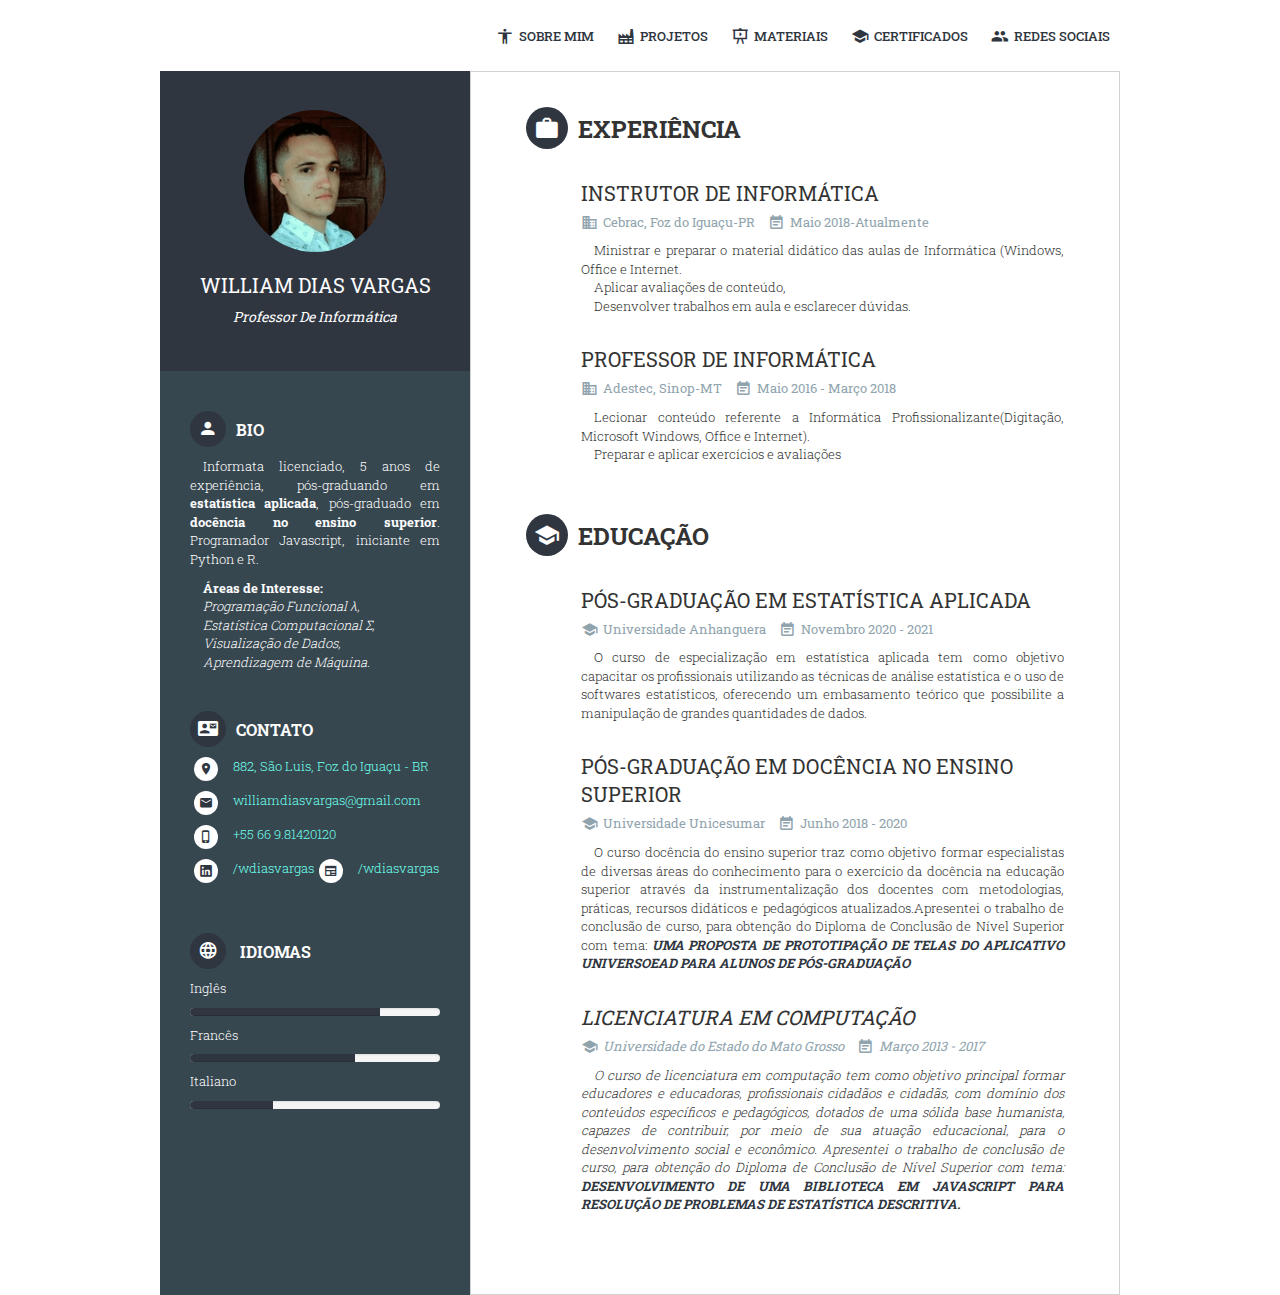
==== commit 22c1f3b3: "update" ====
--- a/index.html
+++ b/index.html
@@ -203,28 +203,30 @@
                                                 da instrumentalização dos docentes com metodologias, práticas, recursos
                                                 didáticos e pedagógicos atualizados.Apresentei o trabalho de conclusão
                                                 de curso, para obtenção do Diploma de Conclusão de Nível Superior com
-                                                tema: <a href="../certificados/2021/89ea922fc94aad7661150cf43624e27b.pdf">UMA PROPOSTA DE PROTOTIPAÇÃO DE TELAS DO APLICATIVO UNIVERSOEAD PARA ALUNOS DE PÓS-GRADUAÇÃO</a></div>
-                        </article>
-                        <article>
-                              <h3 class=" nino-articleTitle">Licenciatura em Computação</h3>
-                                                    <div class="nino-articleMeta"><span><i
-                                                                class="mdi mdi-school nino-icon"></i>Universidade do
-                                                            Estado do Mato Grosso</span> <span><i
-                                                                class="mdi mdi-calendar-text nino-icon"></i>Março 2013 -
-                                                            2017</span></div>
-                                                    <div class="nino-articleContent indent-text">O curso de licenciatura
-                                                        em computação tem como objetivo principal formar educadores e
-                                                        educadoras, profissionais cidadãos e cidadãs, com domínio dos
-                                                        conteúdos específicos e pedagógicos, dotados de uma sólida base
-                                                        humanista, capazes de contribuir, por meio de sua atuação
-                                                        educacional, para o desenvolvimento social e econômico.
-                                                        Apresentei o trabalho de conclusão de curso, para obtenção do
-                                                        Diploma de Conclusão de Nível Superior com tema: <i><strong><a
-                                                                    href="https://drive.google.com/file/d/0B4S2QGC3ujQ2cEl1S3lSQnVLUG8/view"
-                                                                    target="_blank"
-                                                                    rel="noopener oreferrer">DESENVOLVIMENTO DE UMA
-                                                                    BIBLIOTECA EM JAVASCRIPT PARA RESOLUÇÃO DE PROBLEMAS
-                                                                    DE ESTATÍSTICA DESCRITIVA.</a></strong></i></div>
+                                                tema: <i><strong><a
+                                                            href="../certificados/2021/89ea922fc94aad7661150cf43624e27b.pdf">UMA
+                                                            PROPOSTA DE PROTOTIPAÇÃO DE TELAS DO APLICATIVO UNIVERSOEAD
+                                                            PARA ALUNOS DE PÓS-GRADUAÇÃO</a></strong></div>
+                                        </article>
+                                        <article>
+                                            <h3 class=" nino-articleTitle">Licenciatura em Computação</h3>
+                                            <div class="nino-articleMeta"><span><i
+                                                        class="mdi mdi-school nino-icon"></i>Universidade do Estado do
+                                                    Mato Grosso</span> <span><i
+                                                        class="mdi mdi-calendar-text nino-icon"></i>Março 2013 -
+                                                    2017</span></div>
+                                            <div class="nino-articleContent indent-text">O curso de licenciatura em
+                                                computação tem como objetivo principal formar educadores e educadoras,
+                                                profissionais cidadãos e cidadãs, com domínio dos conteúdos específicos
+                                                e pedagógicos, dotados de uma sólida base humanista, capazes de
+                                                contribuir, por meio de sua atuação educacional, para o desenvolvimento
+                                                social e econômico. Apresentei o trabalho de conclusão de curso, para
+                                                obtenção do Diploma de Conclusão de Nível Superior com tema:
+                                                <i><strong><a
+                                                            href="https://drive.google.com/file/d/0B4S2QGC3ujQ2cEl1S3lSQnVLUG8/view"
+                                                            target="_blank" rel="noopener oreferrer">DESENVOLVIMENTO DE
+                                                            UMA BIBLIOTECA EM JAVASCRIPT PARA RESOLUÇÃO DE PROBLEMAS DE
+                                                            ESTATÍSTICA DESCRITIVA.</a></strong></i></div>
                                         </article>
                                     </div>
                                 </div>
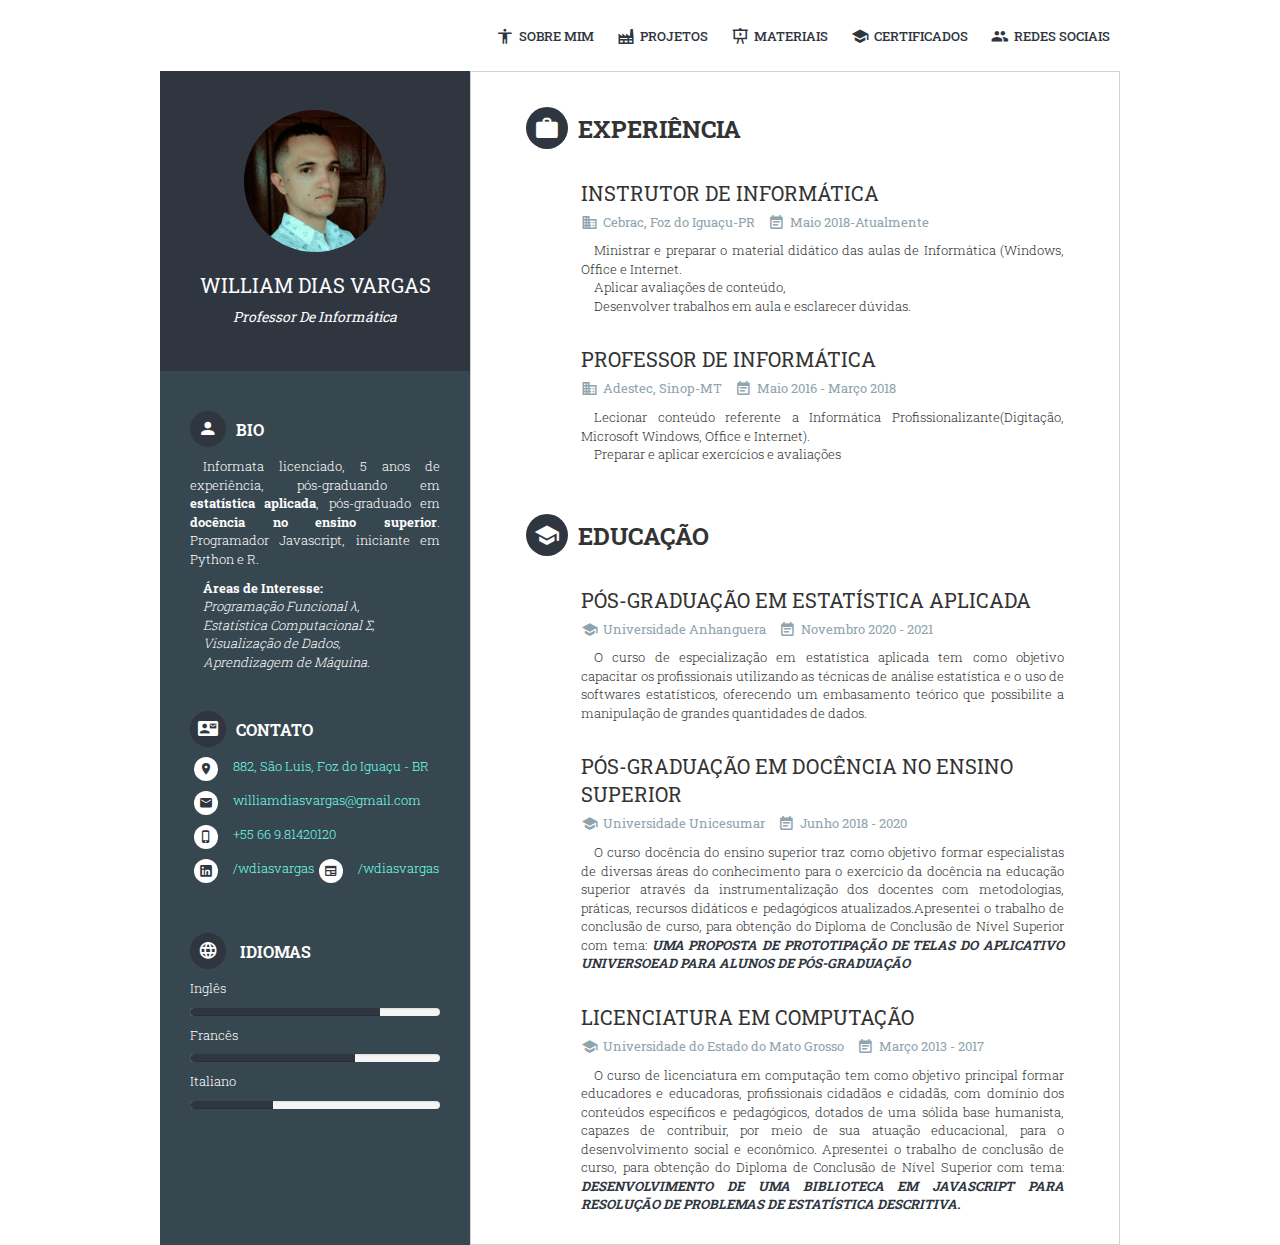
==== commit bc677196: "italic" ====
--- a/index.html
+++ b/index.html
@@ -203,10 +203,10 @@
                                                 da instrumentalização dos docentes com metodologias, práticas, recursos
                                                 didáticos e pedagógicos atualizados.Apresentei o trabalho de conclusão
                                                 de curso, para obtenção do Diploma de Conclusão de Nível Superior com
-                                                tema: <i><strong><a
+                                                tema: <i><strong><a target="_blank"
                                                             href="../certificados/2021/89ea922fc94aad7661150cf43624e27b.pdf">UMA
                                                             PROPOSTA DE PROTOTIPAÇÃO DE TELAS DO APLICATIVO UNIVERSOEAD
-                                                            PARA ALUNOS DE PÓS-GRADUAÇÃO</a></strong></div>
+                                                            PARA ALUNOS DE PÓS-GRADUAÇÃO</a></strong></i></div>
                                         </article>
                                         <article>
                                             <h3 class=" nino-articleTitle">Licenciatura em Computação</h3>
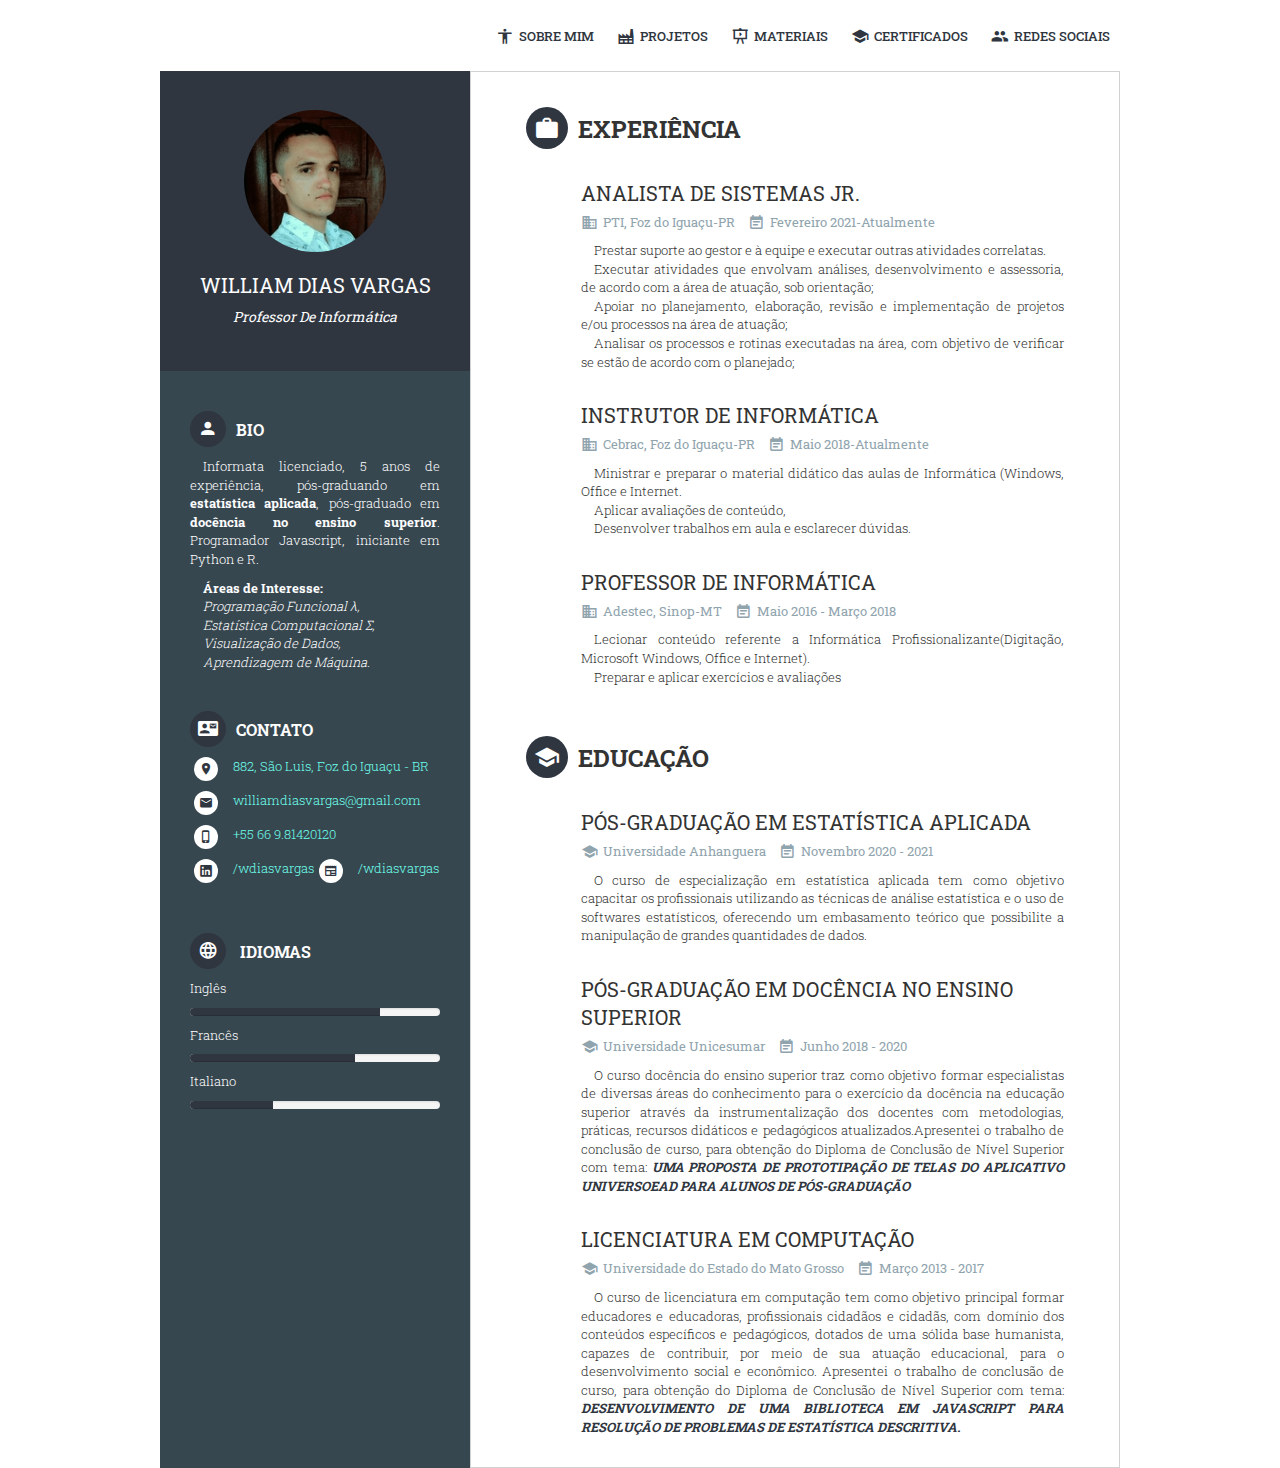
==== commit 8a8bf4d1: "index update" ====
--- a/index.html
+++ b/index.html
@@ -9,7 +9,7 @@
         <meta name="copyright" content="wdiasvargas.dev">
         <title>William Dias Vargas</title>
         <link rel="shortcut icon"
-            href="[data-uri]">
+            href="[data-uri]" />
         <link rel="mask-icon" href="/safari-pinned-tab.svg" color="#5bbad5">
         <meta name="msapplication-TileColor" content="#fcfcfc">
         <meta name="theme-color" content="#ffffff">
@@ -139,6 +139,27 @@
                                 <div class="nino-sectionContent">
                                     <div class="inner">
                                         <article>
+                                            <h3 class="nino-articleTitle">Analista de Sistemas Jr.</h3>
+                                            <div class="nino-articleMeta"><span><i
+                                                        class="mdi mdi-domain nino-icon"></i>PTI, Foz do
+                                                    Iguaçu-PR</span> <span><i
+                                                        class="mdi mdi-calendar-text nino-icon"></i>Fevereiro
+                                                    2021-Atualmente</span></div>
+                                            <div class="nino-articleContent indent-text">
+                                                <ul>
+                                                    <li>Prestar suporte ao gestor e à equipe e executar outras
+                                                        atividades correlatas.</li>
+                                                    <li>Executar atividades que envolvam análises, desenvolvimento e
+                                                        assessoria, de acordo com a área de atuação, sob orientação;
+                                                    </li>
+                                                    <li>Apoiar no planejamento, elaboração, revisão e implementação de
+                                                        projetos e/ou processos na área de atuação;</li>
+                                                    <li>Analisar os processos e rotinas executadas na área, com objetivo
+                                                        de verificar se estão de acordo com o planejado;</li>
+                                                </ul>
+                                            </div>
+                                        </article>
+                                        <article>
                                             <h3 class="nino-articleTitle">Instrutor de Informática</h3>
                                             <div class="nino-articleMeta"><span><i
                                                         class="mdi mdi-domain nino-icon"></i>Cebrac, Foz do
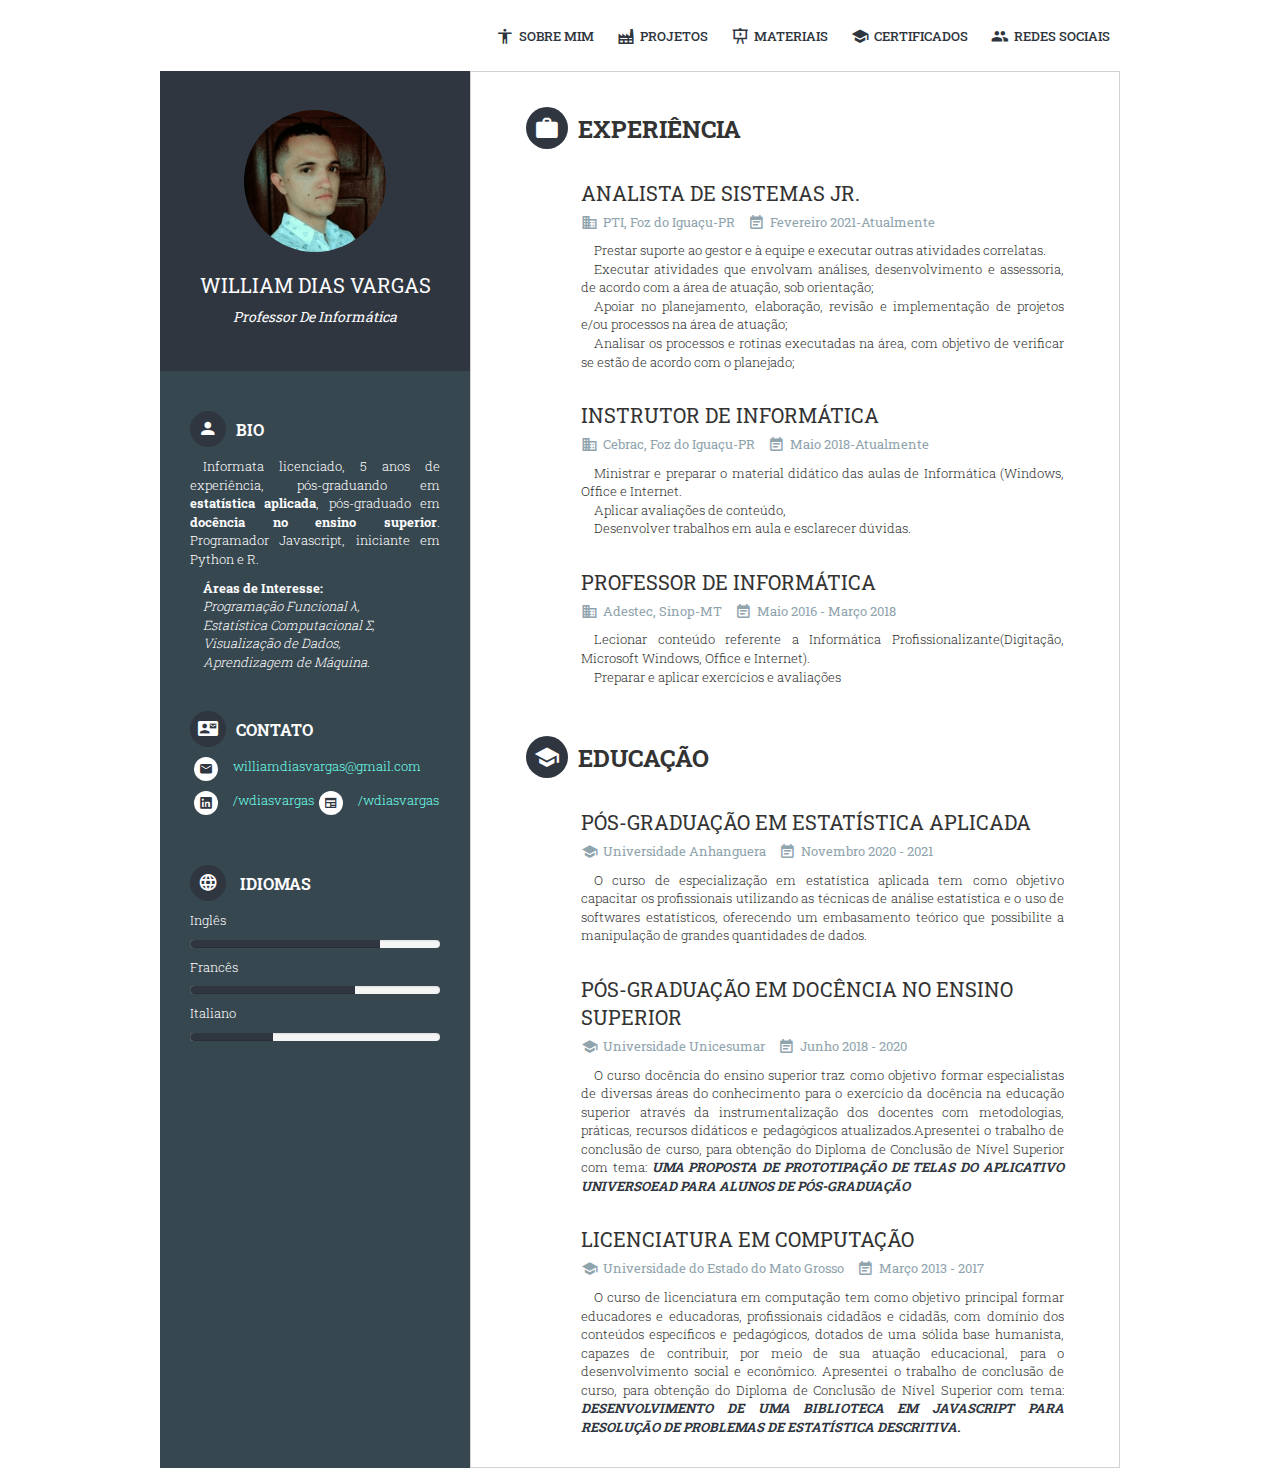
==== commit f8a4936a: "update" ====
--- a/index.html
+++ b/index.html
@@ -64,24 +64,24 @@
                         <section class="nino-contactInfo col-md-12 col-sm-6 col-xs-12">
                             <h2 class="nino-sectionHeading"><i class="mdi mdi-contact-mail nino-icon"></i>Contato</h2>
                             <ul class="nino-listWithIcon">
-                                <li layout="row">
+                                <!-- <li layout="row">
                                     <div class="fsr"><i class="mdi mdi-map-marker nino-icon"></i></div>
                                     <div class="fg"><a href="https://www.google.com/maps/@-25.4466466,-54.5581667,21z"
                                             target="_blank" rel="noopener noreferrer">882, São Luis, Foz do Iguaçu -
                                             BR</a></div>
-                                </li>
+                                </li> -->
                                 <li layout="row">
                                     <div class="fsr"><i class="mdi mdi-email nino-icon"></i></div>
                                     <div class="fg"><a
                                             href="mailto:williamdiasvargas@gmail.com">williamdiasvargas@gmail.com</a>
                                     </div>
                                 </li>
-                                <li layout="row">
+                                <!-- <li layout="row">
                                     <div class="fsr"><i class="mdi mdi-cellphone-iphone nino-icon"></i>
                                     </div>
                                     <div class="fg"><a href="https://wa.me/5566981420120" target="_blank"
                                             rel="noopener noreferrer">+55 66 9.81420120</a></div>
-                                </li>
+                                </li> -->
                                 <li layout="row">
                                     <div class="fsr"><i class="mdi mdi-linkedin-box nino-icon"></i></div>
                                     <div class="fg"><a target="_blank" rel="noopener noreferrer"
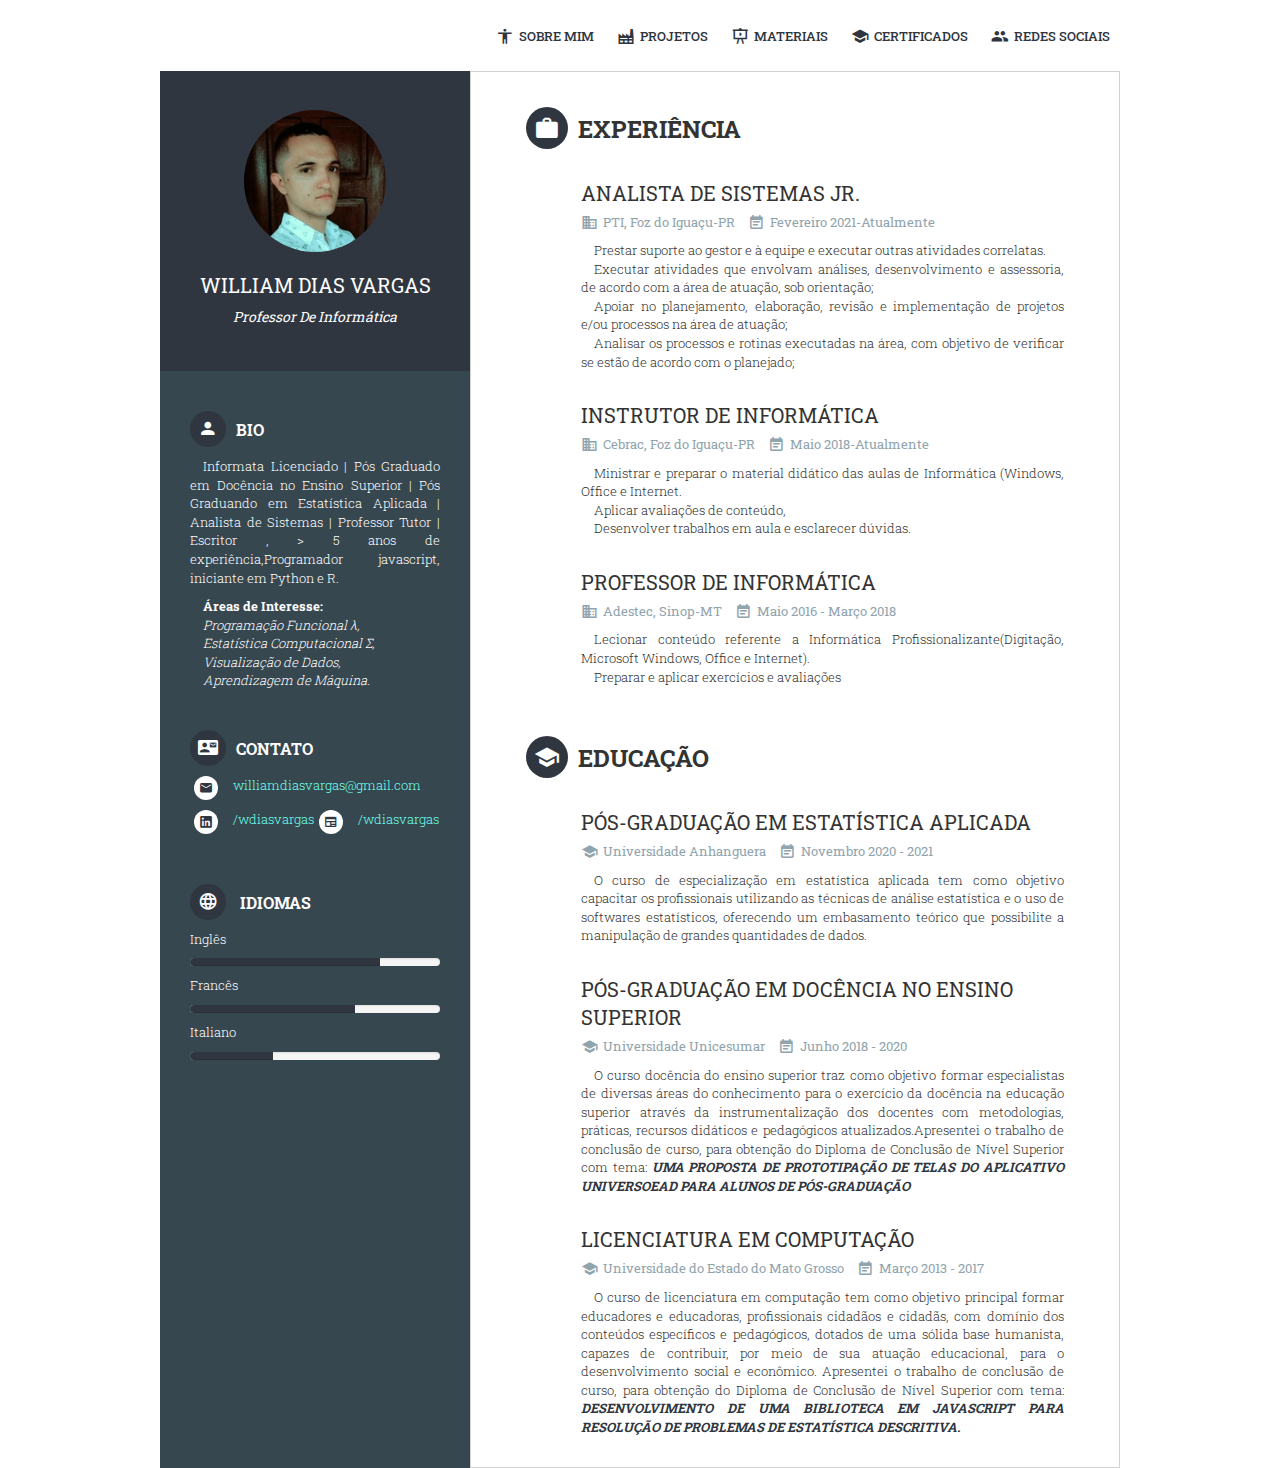
==== commit 9fa37e5a: "update" ====
--- a/index.html
+++ b/index.html
@@ -50,9 +50,7 @@
                         <section class="nino-aboutMe col-md-12 col-sm-6 col-xs-12">
                             <h2 class="nino-sectionHeading"><i class="mdi mdi-account nino-icon"></i>Bio</h2>
                             <div class="nino-sectionContent indent-text">
-                                <p>Informata licenciado, 5 anos de experiência, pós-graduando em <b>estatística
-                                        aplicada</b>, pós-graduado em <b>docência no ensino superior</b>. Programador
-                                    Javascript, iniciante em Python e R.</p>
+                                <p>Informata Licenciado | Pós Graduado em Docência no Ensino Superior | Pós Graduando em Estatística Aplicada | Analista de Sistemas | Professor Tutor | Escritor , > 5 anos de experiência,Programador javascript, iniciante em Python e R.</p>
                                 <ul><b>Áreas de Interesse:</b>
                                     <li><i>Programação Funcional λ,</i></li>
                                     <li><i>Estatística Computacional Σ,</i></li>
